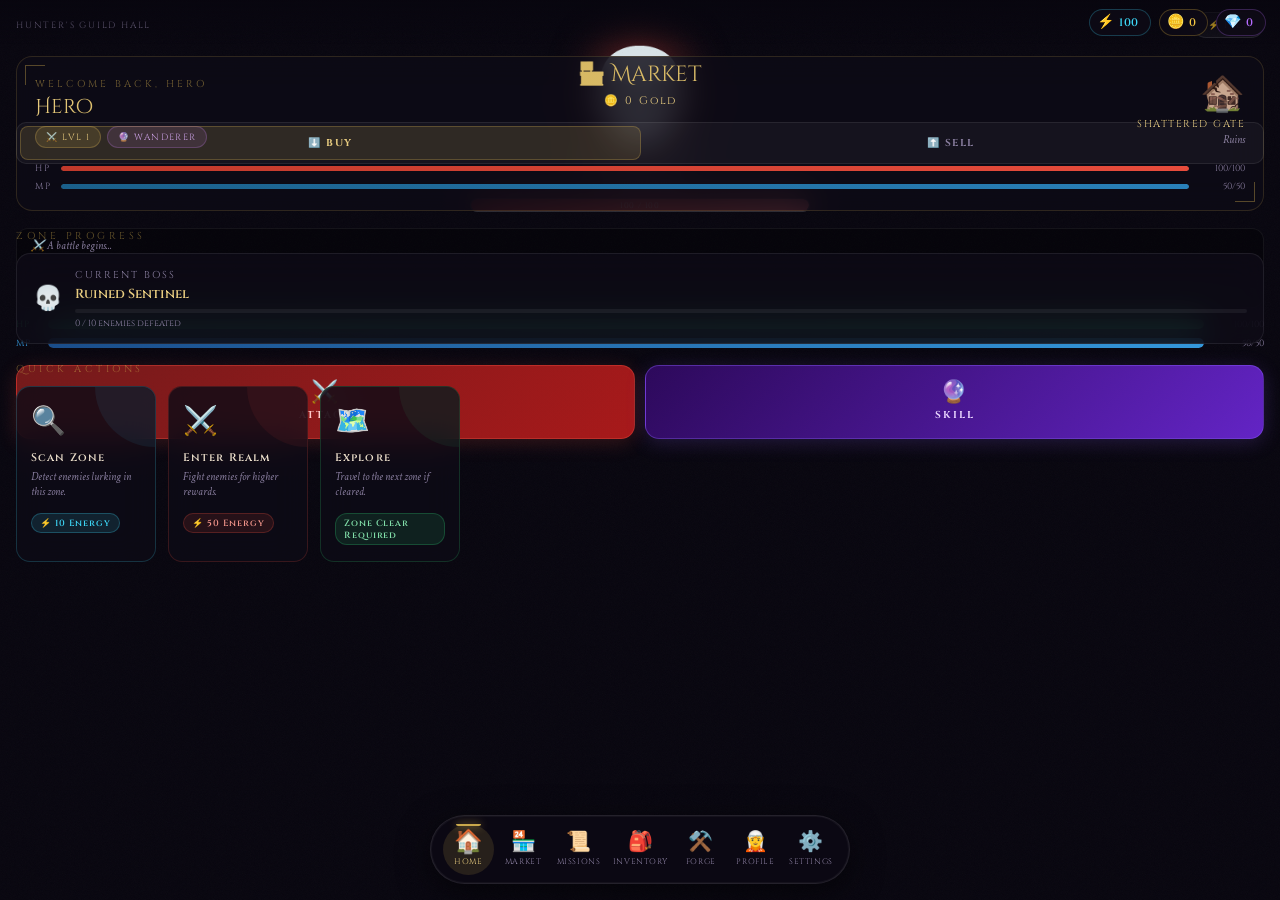
==== game.html @ 69146367 "Add files via upload" ====
<!DOCTYPE html>
<html lang="en">
<head>
  <meta charset="UTF-8" />
  <meta name="viewport" content="width=device-width, initial-scale=1.0, user-scalable=no" />
  <title>Verya</title>

  <!-- Google Fonts -->
  <link href="https://fonts.googleapis.com/css2?family=Cinzel:wght@400;600;900&family=Cinzel+Decorative:wght@700&family=Crimson+Text:ital,wght@0,400;0,600;1,400&display=swap" rel="stylesheet" />

  <!-- ── Styles — split by concern ── -->
  <link rel="stylesheet" href="css/base.css" />
  <link rel="stylesheet" href="css/rarity.css" />
  <link rel="stylesheet" href="css/map.css" />
  <link rel="stylesheet" href="css/market.css" />
  <link rel="stylesheet" href="css/profile.css" />
  <link rel="stylesheet" href="css/missions.css" />
  <link rel="stylesheet" href="css/inventory.css" />
  <link rel="stylesheet" href="css/combat.css" />
  <link rel="stylesheet" href="css/crafting.css" />
  <link rel="stylesheet" href="css/settings.css" />
</head>
<body>


  <!-- World canvas background -->
  <canvas id="world-canvas"></canvas>
  <div class="grain"></div>

  <!-- Toast -->
  <div id="toast"></div>

  <!-- Modal -->
  <div id="modal">
    <div class="modal-card">
      <div class="modal-emoji"  id="modal-emoji">⚡</div>
      <div class="modal-title"  id="modal-title">Action</div>
      <div class="modal-desc"   id="modal-desc">Description</div>
      <div class="modal-cost">
        <span class="c-icon">⚡</span>
        <span id="modal-cost-val" class="cost-val">-10 Energy</span>
      </div>
      <button class="modal-btn"    id="modal-confirm">Confirm</button>
      <button class="modal-cancel" id="modal-cancel">Cancel</button>
    </div>
  </div>

  <!-- FULL-SCREEN MAP OVERLAY -->
  <!-- ═══════════════════════════════════════════════
       WORLD MAP OVERLAY — Archlight style scrollable
  ═══════════════════════════════════════════════ -->
  <div id="map-overlay">
    <!-- Header -->
    <div class="map-header">
      <div>
        <div class="map-title">🗺️ World of Verya</div>
        <div class="map-player-lvl" id="map-player-lvl">Level 1</div>
      </div>
      <button id="map-close-btn">✕</button>
    </div>

    <!-- Scrollable zone list — rendered by map.js -->
    <div id="map-zone-list"></div>
  </div>

  <!-- Zone detail panel -->
  <div id="map-detail-overlay">
    <div id="map-detail-panel">
      <div class="detail-header">
        <div id="detail-emoji">🏚️</div>
        <div class="detail-header-text">
          <div id="detail-name">Zone Name</div>
          <div id="detail-danger">⚠️ Low</div>
          <div id="detail-lvl">Required Level: 1</div>
        </div>
      </div>
      <div id="detail-lore">Lore text here.</div>
      <div class="detail-rewards">
        <div class="detail-reward-row" id="detail-gold">🪙 Gold</div>
        <div class="detail-reward-row" id="detail-xp">⭐ XP</div>
      </div>
      <div id="detail-boss-drop" style="display:none"></div>
      <button class="detail-travel-btn" id="detail-travel-btn">Travel</button>
    </div>
  </div>

    <!-- SHELL -->
  <div id="shell">

    <!-- TOP: Currency bar -->
    <div id="currency-bar">
      <div class="currency-pill pill-energy">
        <span class="c-icon">⚡</span>
        <span class="c-val" id="ui-energy">100</span>
      </div>
      <div class="currency-pill pill-coin">
        <span class="c-icon">🪙</span>
        <span class="c-val" id="ui-coins">0</span>
      </div>
      <div class="currency-pill pill-diamond">
        <span class="c-icon">💎</span>
        <span class="c-val" id="ui-diamonds">0</span>
      </div>
    </div>

    <!-- PAGES -->
    <div id="pages">

      <!-- ═══════ HOME PAGE ═══════ -->
      <div class="page active" id="page-home">

        <!-- Zone hero banner -->
        <div class="zone-banner">
          <div class="zone-top">
            <div>
              <div class="zone-greeting">Welcome back, hero</div>
              <div class="zone-hero-name" id="home-hero-name">Hero</div>
              <div class="hero-badges">
                <span class="badge badge-level">⚔️ <span id="home-level">Lvl 1</span></span>
                <span class="badge badge-class">🔮 <span id="home-class">Wanderer</span></span>
              </div>
            </div>
            <div class="zone-info">
              <div class="zone-emoji" id="home-zone-emoji">🏚️</div>
              <div class="zone-name"  id="home-zone-name">Shattered Gate</div>
              <div class="zone-type"  id="home-zone-type">Ruins</div>
            </div>
          </div>
          <div class="stat-bars">
            <div class="stat-bar-row">
              <span class="stat-bar-lbl">HP</span>
              <div class="stat-bar-track"><div class="stat-bar-fill hp-fill" id="home-hp-bar" style="width:100%"></div></div>
              <span class="stat-bar-val" id="home-hp-val">100/100</span>
            </div>
            <div class="stat-bar-row">
              <span class="stat-bar-lbl">MP</span>
              <div class="stat-bar-track"><div class="stat-bar-fill mp-fill" id="home-mp-bar" style="width:100%"></div></div>
              <span class="stat-bar-val" id="home-mp-val">50/50</span>
            </div>
          </div>
        </div>

        <!-- Zone progress -->
        <div class="section-title">Zone Progress</div>
        <div class="zone-status-card">
          <div class="zone-status-icon" id="zone-boss-icon">💀</div>
          <div class="zone-status-text">
            <div class="zone-status-label">Current Boss</div>
            <div class="zone-status-val" id="zone-boss-name">Ruined Sentinel</div>
            <div class="zone-progress-track">
              <div class="zone-progress-fill" id="zone-progress-fill" style="width:0%"></div>
            </div>
            <div class="zone-kills" id="zone-kills">0 / 10 enemies defeated</div>
          </div>
        </div>

        <!-- Quick actions -->
        <div class="section-title">Quick Actions</div>
        <div class="quick-actions">

          <!-- Scan for Enemies -->
          <div class="action-card scan" id="action-scan">
            <div class="action-emoji">🔍</div>
            <div class="action-name">Scan Zone</div>
            <div class="action-info">Detect enemies lurking in this zone.</div>
            <div class="action-cost cost-scan">⚡ 10 Energy</div>
          </div>

          <!-- Enter Realm -->
          <div class="action-card enter" id="action-enter">
            <div class="action-emoji">⚔️</div>
            <div class="action-name">Enter Realm</div>
            <div class="action-info">Fight enemies for higher rewards.</div>
            <div class="action-cost cost-enter">⚡ 50 Energy</div>
          </div>

          <!-- Explore / Change Zone -->
          <div class="action-card explore" id="action-explore">
            <div class="action-emoji">🗺️</div>
            <div class="action-name">Explore</div>
            <div class="action-info">Travel to the next zone if cleared.</div>
            <div class="action-cost cost-explore">Zone Clear Required</div>
          </div>

        </div>

        <!-- Spacer -->
        <div style="height: 20px"></div>

      </div><!-- end page-home -->

      <!-- ═══════ MARKET PAGE ═══════ -->
      <!-- ═══════════════════════════════
           MARKET PAGE
      ═══════════════════════════════ -->
      <div class="page" id="page-market">

        <div class="mkt-header">
          <div class="mkt-title">🏪 Market</div>
          <div class="mkt-gold-display">
            <span>🪙</span>
            <span id="mkt-gold-val">0</span>
            <span>Gold</span>
          </div>

          <!-- Buy / Sell main tabs -->
          <div class="mkt-main-tabs">
            <button class="mkt-main-tab active" data-tab="buy"
              onclick="switchMarketTab('buy')">⬇️ Buy</button>
            <button class="mkt-main-tab" data-tab="sell"
              onclick="switchMarketTab('sell')">⬆️ Sell</button>
          </div>

          <!-- Category pills -->
          <div id="mkt-cats"></div>
        </div>

        <!-- Scrollable item list -->
        <div class="mkt-scroll">
          <div id="mkt-grid"></div>
        </div>

      </div>

      <!-- ═══════ MISSIONS PAGE ═══════ -->
      <div class="page" id="page-missions">

        <!-- Header with timer -->
        <div class="msn-hero">
          <div class="msn-hero-title">Missions</div>
          <div class="msn-hero-sub">Complete missions to earn XP &amp; Gold</div>
          <!-- Daily / Weekly toggle -->
          <div class="msn-toggle">
            <button class="msn-tab active" id="msn-tab-daily"  onclick="switchMsnTab('daily')">Daily</button>
            <button class="msn-tab"        id="msn-tab-weekly" onclick="switchMsnTab('weekly')">Weekly</button>
          </div>
        </div>

        <!-- Timer bar -->
        <div class="msn-timer-bar" id="msn-timer-bar">
          <span class="msn-timer-icon" id="msn-timer-icon">⏳</span>
          <span class="msn-timer-label" id="msn-timer-label">Resets in —</span>
        </div>

        <!-- Daily missions list -->
        <div id="msn-daily-panel">
          <div class="msn-list" id="msn-daily-list"></div>
        </div>

        <!-- Weekly missions list -->
        <div id="msn-weekly-panel" style="display:none">
          <div class="msn-list" id="msn-weekly-list"></div>
        </div>

      </div>


      <!-- ═══════ INVENTORY PAGE ═══════ -->
      <!-- ═══════════════════════════════
           INVENTORY PAGE
      ═══════════════════════════════ -->
      <div class="page" id="page-inventory">

        <!-- ── DIAMOND EQUIPMENT LAYOUT ── -->
        <div class="section-title" style="padding:16px 0 12px">Equipment</div>
        <div class="inv-diamond-wrap">
          <!-- SVG connector lines -->
          <svg class="inv-diamond-lines" viewBox="0 0 340 340" preserveAspectRatio="none">
            <!-- head → chest -->
            <line x1="170" y1="72"  x2="170" y2="130"/>
            <!-- chest → weapon -->
            <line x1="134" y1="163" x2="82"  y2="163"/>
            <!-- chest → trinket -->
            <line x1="206" y1="163" x2="258" y2="163"/>
            <!-- chest → boots -->
            <line x1="170" y1="196" x2="170" y2="264"/>
          </svg>

          <!-- 5 equip slots -->
          <div class="inv-eslot empty" id="eslot-head">
            <div class="eslot-placeholder">⛑️</div>
            <div class="eslot-label">HEAD</div>
          </div>
          <div class="inv-eslot empty" id="eslot-weapon">
            <div class="eslot-placeholder">⚔️</div>
            <div class="eslot-label">WEAPON</div>
          </div>
          <div class="inv-eslot empty" id="eslot-chest">
            <div class="eslot-placeholder">🧥</div>
            <div class="eslot-label">CHEST</div>
          </div>
          <div class="inv-eslot empty" id="eslot-trinket">
            <div class="eslot-placeholder">💍</div>
            <div class="eslot-label">TRINKET</div>
          </div>
          <div class="inv-eslot empty" id="eslot-boots">
            <div class="eslot-placeholder">🥾</div>
            <div class="eslot-label">BOOTS</div>
          </div>
        </div>

        <!-- ── CRAFTING SHORTCUT ── -->
        <div class="inv-craft-shortcut" onclick="goToPage('crafting')">
          <div class="inv-craft-shortcut-icon">⚒️</div>
          <div class="inv-craft-shortcut-text">
            <div class="inv-craft-shortcut-title">Open The Forge</div>
            <div class="inv-craft-shortcut-sub">Craft gear from your materials</div>
          </div>
          <div style="color:var(--mist);font-size:14px">›</div>
        </div>

        <!-- ── BAG ── -->
        <div class="inv-section-header">
          <div class="section-title" style="padding:0">Bag</div>
          <div class="inv-bag-tabs">
            <button class="inv-bag-tab active" data-tab="all"         onclick="switchInvTab('all')">All</button>
            <button class="inv-bag-tab"        data-tab="equipment"   onclick="switchInvTab('equipment')">Gear</button>
            <button class="inv-bag-tab"        data-tab="consumables" onclick="switchInvTab('consumables')">Use</button>
            <button class="inv-bag-tab"        data-tab="materials"   onclick="switchInvTab('materials')">Mats</button>
          </div>
        </div>

        <div class="inv-bag-grid" id="inv-bag-grid"></div>

        <div id="inv-empty-state" style="display:none;text-align:center;padding:32px 16px">
          <div style="font-size:40px;margin-bottom:10px">🎒</div>
          <div style="font-family:var(--f-head);font-size:10px;letter-spacing:0.2em;text-transform:uppercase;color:var(--mist)">Bag is empty</div>
          <div style="font-family:var(--f-body);font-style:italic;font-size:12px;color:rgba(138,127,160,0.6);margin-top:6px">Fight enemies or visit the Market</div>
        </div>

        <div style="height:24px"></div>
      </div>

      <!-- ── ITEM DETAIL MODAL ── -->
      <div id="inv-modal" style="display:none">
        <div class="inv-modal-card" id="inv-modal-card">
          <button class="inv-modal-close" id="inv-modal-close">✕</button>
          <img class="inv-modal-icon-img" id="inv-modal-icon" src="" alt="" />
          <div class="rarity-badge" id="inv-modal-rarity">◆ COMMON</div>
          <div class="inv-modal-name"   id="inv-modal-name">Item Name</div>
          <div class="inv-modal-cat"    id="inv-modal-cat">Category</div>
          <div class="inv-modal-effect" id="inv-modal-effect">Effect</div>
          <div class="inv-modal-lore"   id="inv-modal-lore"></div>
          <div class="inv-modal-uses"   id="inv-modal-uses"></div>
          <button class="inv-modal-equip-btn"   id="inv-modal-equip-btn"   style="display:none">Equip</button>
          <button class="inv-modal-unequip-btn" id="inv-modal-unequip-btn" style="display:none">Unequip</button>
          <button class="inv-modal-use-btn"     id="inv-modal-use-btn"     style="display:none">Use Item</button>
        </div>
      </div>

      <!-- ── SLOT PICKER DRAWER ── -->
      <div id="inv-slot-picker" style="display:none">
        <div class="inv-picker-sheet">
          <div class="inv-picker-handle"></div>
          <div id="inv-picker-title">Equip Slot</div>
          <div id="inv-picker-sub">Choose an item</div>
          <div id="inv-picker-grid"></div>
          <div id="inv-picker-empty" style="display:none">No eligible items in bag.</div>
          <button class="inv-picker-close" id="inv-picker-close">Cancel</button>
        </div>
      </div>

      <!-- ═══════ PROFILE PAGE ═══════ -->
      <div class="page" id="page-profile">

        <!-- ── AVATAR + HERO IDENTITY ── -->
        <div class="prf-hero-banner">
          <!-- Animated corruption glow behind avatar -->
          <div class="prf-corruption-glow" id="prf-corruption-glow"></div>
          <!-- Avatar -->
          <div class="prf-avatar-wrap">
            <div class="prf-avatar-ring" id="prf-avatar-ring">
              <div class="prf-avatar" id="prf-avatar">⚔️</div>
            </div>
            <button class="prf-avatar-change-btn" id="prf-avatar-btn">Change</button>
          </div>
          <!-- Name + class -->
          <div class="prf-identity">
            <div class="prf-hero-name"  id="prf-hero-name">Hero</div>
            <div class="prf-soul-class" id="prf-soul-class">Wanderer</div>
            <div class="prf-badges">
              <span class="prf-badge prf-badge-level" id="prf-badge-level">⚔️ Lvl 1</span>
              <span class="prf-badge prf-badge-zone"  id="prf-badge-zone">📍 Starting Zone</span>
            </div>
          </div>
        </div>

        <!-- ── AVATAR PICKER (hidden by default) ── -->
        <div class="prf-avatar-picker" id="prf-avatar-picker" style="display:none">
          <div class="section-title" style="padding-top:10px">Choose Avatar</div>
          <div class="prf-avatar-grid" id="prf-avatar-grid"></div>
        </div>

        <!-- ── XP BAR ── -->
        <div class="prf-xp-block">
          <div class="prf-xp-header">
            <span class="prf-xp-lbl">Experience</span>
            <span class="prf-xp-val" id="prf-xp-val">0 / 1000 XP</span>
          </div>
          <div class="prf-xp-track">
            <div class="prf-xp-fill" id="prf-xp-fill" style="width:0%"></div>
            <div class="prf-xp-shine"></div>
          </div>
          <div class="prf-xp-next" id="prf-xp-next">Next level: 1000 XP needed</div>
        </div>

        <!-- ── VITALS (HP / MP / Stamina) ── -->
        <div class="section-title">Vitals</div>
        <div class="prf-vitals-card">
          <!-- HP -->
          <div class="prf-vital-row">
            <div class="prf-vital-icon" style="color:#e74c3c">❤️</div>
            <div class="prf-vital-info">
              <div class="prf-vital-label">Health</div>
              <div class="prf-vital-track">
                <div class="prf-vital-fill prf-hp-fill" id="prf-hp-fill" style="width:100%"></div>
              </div>
            </div>
            <div class="prf-vital-val" id="prf-hp-val">100/100</div>
          </div>
          <!-- MP -->
          <div class="prf-vital-row">
            <div class="prf-vital-icon" style="color:#2980b9">💧</div>
            <div class="prf-vital-info">
              <div class="prf-vital-label">Mana</div>
              <div class="prf-vital-track">
                <div class="prf-vital-fill prf-mp-fill" id="prf-mp-fill" style="width:100%"></div>
              </div>
            </div>
            <div class="prf-vital-val" id="prf-mp-val">50/50</div>
          </div>
          <!-- Stamina -->
          <div class="prf-vital-row">
            <div class="prf-vital-icon" style="color:#f39c12">⚡</div>
            <div class="prf-vital-info">
              <div class="prf-vital-label">Stamina</div>
              <div class="prf-vital-track">
                <div class="prf-vital-fill prf-st-fill" id="prf-st-fill" style="width:100%"></div>
              </div>
            </div>
            <div class="prf-vital-val" id="prf-st-val">100/100</div>
          </div>
        </div>

        <!-- ── COMBAT STATS — progress bar style ── -->
        <div class="section-title">Combat Stats</div>
        <div class="prf-combat-card">

          <!-- Strength -->
          <div class="prf-cs-row">
            <div class="prf-cs-icon-wrap prf-cs-icon-str">⚔️</div>
            <div class="prf-cs-info">
              <div class="prf-cs-header">
                <span class="prf-cs-label">Strength</span>
                <span class="prf-cs-val" id="prf-str-val">10</span>
              </div>
              <div class="prf-cs-track">
                <div class="prf-cs-fill prf-cs-fill-str" id="prf-str-fill" style="width:10%"></div>
              </div>
            </div>
          </div>

          <!-- Agility -->
          <div class="prf-cs-row">
            <div class="prf-cs-icon-wrap prf-cs-icon-agi">💨</div>
            <div class="prf-cs-info">
              <div class="prf-cs-header">
                <span class="prf-cs-label">Agility</span>
                <span class="prf-cs-val" id="prf-agi-val">10</span>
              </div>
              <div class="prf-cs-track">
                <div class="prf-cs-fill prf-cs-fill-agi" id="prf-agi-fill" style="width:10%"></div>
              </div>
            </div>
          </div>

          <!-- Intellect -->
          <div class="prf-cs-row">
            <div class="prf-cs-icon-wrap prf-cs-icon-int">🔮</div>
            <div class="prf-cs-info">
              <div class="prf-cs-header">
                <span class="prf-cs-label">Intellect</span>
                <span class="prf-cs-val" id="prf-int-val">10</span>
              </div>
              <div class="prf-cs-track">
                <div class="prf-cs-fill prf-cs-fill-int" id="prf-int-fill" style="width:10%"></div>
              </div>
            </div>
          </div>

          <!-- Endurance -->
          <div class="prf-cs-row">
            <div class="prf-cs-icon-wrap prf-cs-icon-end">🛡️</div>
            <div class="prf-cs-info">
              <div class="prf-cs-header">
                <span class="prf-cs-label">Endurance</span>
                <span class="prf-cs-val" id="prf-end-val">10</span>
              </div>
              <div class="prf-cs-track">
                <div class="prf-cs-fill prf-cs-fill-end" id="prf-end-fill" style="width:10%"></div>
              </div>
            </div>
          </div>

          <!-- Luck -->
          <div class="prf-cs-row">
            <div class="prf-cs-icon-wrap prf-cs-icon-lck">🍀</div>
            <div class="prf-cs-info">
              <div class="prf-cs-header">
                <span class="prf-cs-label">Luck</span>
                <span class="prf-cs-val" id="prf-lck-val">10</span>
              </div>
              <div class="prf-cs-track">
                <div class="prf-cs-fill prf-cs-fill-lck" id="prf-lck-fill" style="width:10%"></div>
              </div>
            </div>
          </div>

        </div>

        <!-- ── CORRUPTION STATUS ── -->
        <div class="section-title">Corruption Status</div>
        <div class="prf-corruption-card">
          <div class="prf-corruption-header">
            <div class="prf-corruption-icon" id="prf-corr-icon">☠️</div>
            <div class="prf-corruption-info">
              <div class="prf-corruption-rank"  id="prf-corr-rank">Scum</div>
              <div class="prf-corruption-tier"  id="prf-corr-tier">Tier 1 / 10</div>
            </div>
            <div class="prf-corruption-bosses" id="prf-corr-bosses">0 bosses killed</div>
          </div>
          <!-- Corruption tier bar — 10 segments -->
          <div class="prf-corr-bar" id="prf-corr-bar"></div>
          <div class="prf-corr-next" id="prf-corr-next">Defeat 5 more bosses to reach Filth</div>
        </div>

        <!-- ── BATTLE RECORD ── -->
        <div class="section-title">Battle Record</div>
        <div class="prf-record-grid">
          <div class="prf-record-box">
            <div class="prf-rec-val" id="prf-rec-kills">0</div>
            <div class="prf-rec-lbl">Total Kills</div>
          </div>
          <div class="prf-record-box">
            <div class="prf-rec-val" id="prf-rec-bosses">0</div>
            <div class="prf-rec-lbl">Bosses Slain</div>
          </div>
          <div class="prf-record-box">
            <div class="prf-rec-val" id="prf-rec-zones">0</div>
            <div class="prf-rec-lbl">Zones Cleared</div>
          </div>
          <div class="prf-record-box">
            <div class="prf-rec-val" id="prf-rec-gold">0</div>
            <div class="prf-rec-lbl">Gold Earned</div>
          </div>
        </div>

        <!-- ── ZONE PROGRESS SUMMARY ── -->
        <div class="section-title">Zone Progress</div>
        <div class="prf-zones-list" id="prf-zones-list"></div>

        <div style="height:24px"></div>
      </div>


        <!-- ═══════════════════════════════
             CRAFTING PAGE
        ═══════════════════════════════ -->
        <div class="page" id="page-crafting">
          <div class="craft-page-title">⚒️ The Forge</div>
          <div class="craft-page-sub">Combine materials salvaged from battle to forge powerful gear</div>
          <div id="craft-cats"></div>
          <div id="craft-list"></div>
        </div>

        <!-- ═══════════════════════════════
             SETTINGS PAGE
        ═══════════════════════════════ -->
        <div class="page" id="page-settings">
          <div class="stg-page-title">⚙️ Settings</div>

          <!-- ── Hero Identity ── -->
          <div class="stg-section">
            <div class="stg-section-head">
              <span class="stg-section-icon">🧝</span>
              <span class="stg-section-title">Hero Identity</span>
            </div>
            <div class="stg-row">
              <div class="stg-row-left">
                <div class="stg-row-label">Hero Name</div>
                <div class="stg-row-sub">Your name in the world of Verya</div>
              </div>
              <div class="stg-row-val" id="stg-hero-val">Hero</div>
              <button class="stg-edit-btn" onclick="stgEditHeroName()">Edit</button>
            </div>
            <div class="stg-row" style="flex-wrap:wrap;gap:8px">
              <div class="stg-row-left">
                <div class="stg-row-label">Soul Class</div>
                <div class="stg-row-sub">Your combat archetype</div>
              </div>
              <div class="stg-row-val" id="stg-class-val">Wanderer</div>
              <button class="stg-edit-btn" onclick="stgEditSoulClass()">Change</button>
            </div>
            <!-- Soul class picker pills — hidden until tapped -->
            <div id="stg-class-picker" style="display:none;flex-wrap:wrap;gap:8px;padding:10px 16px 14px;border-top:1px solid rgba(255,255,255,0.05)"></div>
          </div>

          <!-- ── Audio ── -->
          <div class="stg-section">
            <div class="stg-section-head">
              <span class="stg-section-icon">🎵</span>
              <span class="stg-section-title">Audio</span>
            </div>
            <div class="stg-row">
              <div class="stg-row-left">
                <div class="stg-row-label">Background Music</div>
                <div class="stg-row-sub">Fallen Verya theme plays in loop</div>
              </div>
              <div class="stg-toggle" id="stg-music" role="switch"
                onclick="stgToggle('music','stg-music')"></div>
            </div>
            <div class="stg-row">
              <div class="stg-row-left">
                <div class="stg-row-label">Sound Effects</div>
                <div class="stg-row-sub">Combat hits, UI feedback sounds</div>
              </div>
              <div class="stg-toggle" id="stg-sound-fx" role="switch"
                onclick="stgToggle('soundFx','stg-sound-fx')"></div>
            </div>
          </div>

          <!-- ── Display ── -->
          <div class="stg-section">
            <div class="stg-section-head">
              <span class="stg-section-icon">🖥️</span>
              <span class="stg-section-title">Display</span>
            </div>
            <div class="stg-row">
              <div class="stg-row-left">
                <div class="stg-row-label">Floating Damage Numbers</div>
                <div class="stg-row-sub">Show damage dealt during combat</div>
              </div>
              <div class="stg-toggle on" id="stg-floating-damage" role="switch"
                onclick="stgToggle('floatingDamage','stg-floating-damage')"></div>
            </div>
            <div class="stg-row">
              <div class="stg-row-left">
                <div class="stg-row-label">Reduce Effects</div>
                <div class="stg-row-sub">Turns off background canvas animations</div>
              </div>
              <div class="stg-toggle" id="stg-reduce-effects" role="switch"
                onclick="stgToggle('reduceEffects','stg-reduce-effects')"></div>
            </div>
          </div>

          <!-- ── Notifications ── -->
          <div class="stg-section">
            <div class="stg-section-head">
              <span class="stg-section-icon">🔔</span>
              <span class="stg-section-title">Notifications</span>
            </div>
            <div class="stg-row">
              <div class="stg-row-left">
                <div class="stg-row-label">Push Notifications</div>
                <div class="stg-row-sub">Mission resets, zone events</div>
              </div>
              <div class="stg-toggle" id="stg-notifications" role="switch"
                onclick="stgToggle('notifications','stg-notifications')"></div>
            </div>
          </div>

          <!-- ── Account ── -->
          <div class="stg-section">
            <div class="stg-section-head">
              <span class="stg-section-icon">👤</span>
              <span class="stg-section-title">Account</span>
            </div>
            <div class="stg-row">
              <div class="stg-row-left">
                <div class="stg-row-label">Email</div>
              </div>
              <div class="stg-info-val" id="stg-email">—</div>
            </div>
            <div class="stg-row">
              <div class="stg-row-left">
                <div class="stg-row-label">Player ID</div>
              </div>
              <div class="stg-info-val" id="stg-uid">—</div>
            </div>
            <button class="stg-action-btn" id="stg-signout-btn">
              <span class="stg-action-icon">🚪</span>
              <div class="stg-action-text">
                <div class="stg-action-label">Sign Out</div>
                <div class="stg-action-sub">Your progress is saved to the cloud</div>
              </div>
              <span class="stg-action-arrow">›</span>
            </button>
          </div>

          <!-- ── Danger Zone ── -->
          <div class="stg-section danger">
            <div class="stg-section-head">
              <span class="stg-section-icon">⚠️</span>
              <span class="stg-section-title">Danger Zone</span>
            </div>
            <button class="stg-action-btn" id="stg-delete-btn">
              <span class="stg-action-icon">💀</span>
              <div class="stg-action-text">
                <div class="stg-action-label">Delete Account</div>
                <div class="stg-action-sub">Permanently erases all progress. Cannot be undone.</div>
              </div>
              <span class="stg-action-arrow">›</span>
            </button>
          </div>

          <div style="height:16px"></div>
        </div>

        </div><!-- end #pages -->

  <!-- Forge animation overlay — above everything -->
  <div id="craft-anim-overlay">
    <canvas id="craft-anim-canvas"></canvas>
    <div id="craft-anim-label">Forging...</div>
  </div>

  </div><!-- end #shell -->

  <!-- BOTTOM NAV BAR — outside shell so it's always on top -->
  <div id="nav-bar">
    <div class="nav-item active" data-page="home">
      <span class="n-icon">🏠</span>
      <span class="n-label">Home</span>
    </div>
    <div class="nav-item" data-page="market">
      <span class="n-icon">🏪</span>
      <span class="n-label">Market</span>
    </div>
    <div class="nav-item" data-page="missions">
      <span class="n-icon">📜</span>
      <span class="n-label">Missions</span>
    </div>
    <div class="nav-item" data-page="inventory">
      <span class="n-icon">🎒</span>
      <span class="n-label">Inventory</span>
    </div>
    <div class="nav-item" data-page="crafting">
      <span class="n-icon">⚒️</span>
      <span class="n-label">Forge</span>
    </div>
    <div class="nav-item" data-page="profile">
      <span class="n-icon">🧝</span>
      <span class="n-label">Profile</span>
    </div>
    <div class="nav-item" data-page="settings">
      <span class="n-icon">⚙️</span>
      <span class="n-label">Settings</span>
    </div>
  </div>


  <!-- ═══════════════════════════════════════════════
       FIREBASE
  ═══════════════════════════════════════════════ -->


  <!-- ═══════════════════════════════════════════════
       GAME CONTROLLER — canvas, nav, actions, map, modal
  ═══════════════════════════════════════════════ -->

  <!-- ═══════════════════════════════════════════════
       COMBAT OVERLAY — full screen takeover
  ═══════════════════════════════════════════════ -->
  <div id="combat-overlay">
    <!-- Atmospheric canvas behind all UI -->
    <canvas id="combat-canvas"></canvas>
    <!-- Crit flash layer -->
    <div id="combat-crit-flash"></div>

    <!-- Main combat UI -->
    <div class="combat-ui">

      <!-- Top bar -->
      <div class="combat-topbar">
        <div class="combat-zone-label" id="combat-zone-label">Hunter's Guild Hall</div>
        <button class="combat-flee-btn" id="combat-flee-btn">⚡ Flee</button>
      </div>

      <!-- Enemy section -->
      <div class="combat-enemy-section">
        <div class="combat-enemy-emoji" id="combat-enemy-emoji">💀</div>
        <div class="combat-enemy-name"  id="combat-enemy-name">Hollow Grunt</div>
        <div class="combat-enemy-type"  id="combat-enemy-type">Common Enemy</div>
        <div class="combat-enemy-hp-wrap" style="width:100%;max-width:340px">
          <div class="combat-enemy-hp-fill" id="combat-enemy-hp-fill" style="width:100%"></div>
          <div class="combat-enemy-hp-text" id="combat-enemy-hp-text">100 / 100</div>
        </div>
      </div>

      <!-- Battle log -->
      <div class="combat-log" id="combat-log">
        <div class="log-line system">⚔️ A battle begins...</div>
      </div>

      <!-- Player HP / MP bars -->
      <div class="combat-player-bars">
        <div class="combat-bar-row">
          <div class="combat-bar-label" style="color:#2ecc71">HP</div>
          <div class="combat-bar-track"><div class="combat-bar-fill hp" id="combat-hp-fill" style="width:100%"></div></div>
          <div class="combat-bar-val"   id="combat-hp-val">100/100</div>
        </div>
        <div class="combat-bar-row">
          <div class="combat-bar-label" style="color:#3498db">MP</div>
          <div class="combat-bar-track"><div class="combat-bar-fill mp" id="combat-mp-fill" style="width:100%"></div></div>
          <div class="combat-bar-val"   id="combat-mp-val">50/50</div>
        </div>
      </div>

      <!-- Action buttons -->
      <div class="combat-actions">
        <button class="combat-btn attack" id="combat-attack-btn">
          <span class="combat-btn-icon">⚔️</span>Attack
        </button>
        <button class="combat-btn skill"  id="combat-skill-btn">
          <span class="combat-btn-icon">🔮</span>Skill
        </button>
      </div>
    </div>

    <!-- Win / Lose result overlay -->
    <div id="combat-result">
      <div class="result-emoji"  id="result-emoji">🏆</div>
      <div class="result-title"  id="result-title">Victory!</div>
      <div class="result-rewards" id="result-rewards"></div>
      <div class="result-drop"    id="result-drop" style="display:none"></div>
      <button class="result-btn"  id="result-btn">Continue</button>
    </div>
  </div>



  <!-- ── Entry point — loads all JS modules ── -->
  <script type="module" src="js/main.js"></script>
</body>
</html>
---- css/base.css ----
/* base.css — tokens, reset, layout, nav, modal, toast, map */

    /* ══════════════════════════════════════
       TOKENS
    ══════════════════════════════════════ */
    :root {
      --gold:      #c9a84c;
      --gold-l:    #e8cc80;
      --gold-d:    #6b5522;
      --ink:       #08060f;
      --card:      rgba(14,11,22,0.82);
      --glass:     rgba(14,11,22,0.75);
      --glass-bd:  rgba(255,255,255,0.08);
      --mist:      #8a7fa0;
      --parchment: #ede0cc;
      --energy:    #3dd6f5;
      --coin:      #f5c842;
      --diamond:   #b66cff;
      --danger:    #e74c3c;
      --safe:      #2ecc71;
      --nav-h:     72px;
      --top-h:     44px;
      --f-head:    'Cinzel', serif;
      --f-title:   'Cinzel Decorative', serif;
      --f-body:    'Crimson Text', serif;
    }

    *, *::before, *::after { box-sizing: border-box; margin: 0; padding: 0; }

    html, body {
      width: 100%; height: 100%;
      background: var(--ink);
      font-family: var(--f-body);
      color: var(--parchment);
      overflow: hidden;
      -webkit-tap-highlight-color: transparent;
      user-select: none;
    }

    /* ══════════════════════════════════════
       CANVAS — world background, always behind
    ══════════════════════════════════════ */
    #world-canvas {
      position: fixed; inset: 0;
      width: 100%; height: 100%;
      z-index: 0;
    }

    /* Grain overlay */
    .grain {
      position: fixed; inset: 0; z-index: 1;
      opacity: 0.03; pointer-events: none;
      background-image: url("data:image/svg+xml,%3Csvg xmlns='http://www.w3.org/2000/svg' width='300' height='300'%3E%3Cfilter id='n'%3E%3CfeTurbulence type='fractalNoise' baseFrequency='.75' numOctaves='4' stitchTiles='stitch'/%3E%3C/filter%3E%3Crect width='300' height='300' filter='url(%23n)'/%3E%3C/svg%3E");
      background-size: 180px;
    }

    /* ══════════════════════════════════════
       LAYOUT SHELL
       Top currency bar → scrollable content → bottom nav
    ══════════════════════════════════════ */
    #shell {
      position: fixed; inset: 0;
      z-index: 10;
      display: flex;
      flex-direction: column;
      pointer-events: none; /* children opt in */
    }

    /* ══════════════════════════════════════
       TOP CURRENCY BAR
    ══════════════════════════════════════ */
    #currency-bar {
      pointer-events: all;
      height: var(--top-h);
      flex-shrink: 0;
      display: flex;
      align-items: center;
      justify-content: flex-end;
      gap: 8px;
      padding: 0 14px;
      background: linear-gradient(to bottom, rgba(8,6,15,0.92), transparent);
    }

    .currency-pill {
      display: flex; align-items: center; gap: 5px;
      background: rgba(14,11,22,0.8);
      border: 1px solid rgba(255,255,255,0.08);
      border-radius: 20px;
      padding: 5px 11px 5px 7px;
      backdrop-filter: blur(12px);
      cursor: default;
    }
    .currency-pill .c-icon { font-size: 14px; line-height: 1; }
    .currency-pill .c-val  {
      font-family: var(--f-head);
      font-size: 11px; font-weight: 600;
      letter-spacing: 0.05em;
    }
    .pill-energy  { border-color: rgba(61,214,245,0.25); }
    .pill-energy  .c-val { color: var(--energy); }
    .pill-coin    { border-color: rgba(245,200,66,0.25); }
    .pill-coin    .c-val { color: var(--coin); }
    .pill-diamond { border-color: rgba(182,108,255,0.25); }
    .pill-diamond .c-val { color: var(--diamond); }

    /* ══════════════════════════════════════
       SCROLLABLE PAGE AREA
    ══════════════════════════════════════ */
    #pages {
      flex: 1;
      overflow: hidden;
      position: relative;
      pointer-events: all;
    }

    /* Each page fills the area and can scroll internally */
    .page {
      position: absolute; inset: 0;
      overflow-y: auto;
      overflow-x: hidden;
      padding: 0 0 calc(var(--nav-h) + 16px);
      display: none;
      scrollbar-width: none;
    }
    .page::-webkit-scrollbar { display: none; }
    .page.active { display: block; }

    /* ══════════════════════════════════════
       HOME PAGE LAYOUT
    ══════════════════════════════════════ */

    /* Zone hero banner */
    .zone-banner {
      position: relative;
      margin: 12px 16px 0;
      border-radius: 16px;
      overflow: hidden;
      background: var(--card);
      border: 1px solid rgba(201,168,76,0.18);
      padding: 20px 18px 18px;
      backdrop-filter: blur(16px);
    }
    /* Decorative corner lines */
    .zone-banner::before, .zone-banner::after {
      content: '';
      position: absolute;
      width: 20px; height: 20px;
      border-color: rgba(201,168,76,0.4);
      border-style: solid;
    }
    .zone-banner::before { top: 8px; left: 8px; border-width: 1px 0 0 1px; }
    .zone-banner::after  { bottom: 8px; right: 8px; border-width: 0 1px 1px 0; }

    .zone-top {
      display: flex; align-items: flex-start;
      justify-content: space-between;
      margin-bottom: 14px;
    }

    .zone-greeting {
      font-family: var(--f-head);
      font-size: 10px; letter-spacing: 0.3em;
      text-transform: uppercase;
      color: rgba(201,168,76,0.55);
      margin-bottom: 5px;
    }

    .zone-hero-name {
      font-family: var(--f-title);
      font-size: 20px;
      background: linear-gradient(135deg, var(--gold-l), var(--gold));
      -webkit-background-clip: text; -webkit-text-fill-color: transparent;
      background-clip: text;
      line-height: 1.1;
    }

    /* Level + soul class badge */
    .hero-badges {
      display: flex; gap: 6px; margin-top: 8px; flex-wrap: wrap;
    }
    .badge {
      display: inline-flex; align-items: center; gap: 4px;
      padding: 4px 10px;
      border-radius: 20px;
      font-family: var(--f-head);
      font-size: 9px; letter-spacing: 0.15em;
      text-transform: uppercase;
    }
    .badge-level {
      background: rgba(201,168,76,0.15);
      border: 1px solid rgba(201,168,76,0.3);
      color: var(--gold-l);
    }
    .badge-class {
      background: rgba(182,108,255,0.12);
      border: 1px solid rgba(182,108,255,0.25);
      color: #c99cff;
    }

    /* Current zone info — right side of banner */
    .zone-info {
      text-align: right; flex-shrink: 0;
    }
    .zone-emoji { font-size: 36px; line-height: 1; margin-bottom: 4px; }
    .zone-name  {
      font-family: var(--f-head);
      font-size: 10px; letter-spacing: 0.15em;
      text-transform: uppercase;
      color: var(--gold-l);
    }
    .zone-type  {
      font-family: var(--f-body);
      font-style: italic; font-size: 11px;
      color: var(--mist); margin-top: 2px;
    }

    /* HP/MP bar strip inside banner */
    .stat-bars {
      display: flex; flex-direction: column; gap: 6px;
    }
    .stat-bar-row {
      display: flex; align-items: center; gap: 8px;
    }
    .stat-bar-lbl {
      font-family: var(--f-head); font-size: 9px;
      letter-spacing: 0.2em; text-transform: uppercase;
      color: var(--mist); width: 18px;
    }
    .stat-bar-track {
      flex: 1; height: 5px;
      background: rgba(255,255,255,0.07);
      border-radius: 3px; overflow: hidden;
    }
    .stat-bar-fill { height: 100%; border-radius: 3px; transition: width 0.5s ease; }
    .hp-fill { background: linear-gradient(90deg,#c0392b,#e74c3c); box-shadow: 0 0 6px rgba(231,76,60,0.5); }
    .mp-fill { background: linear-gradient(90deg,#1a5f8a,#2980b9); box-shadow: 0 0 6px rgba(41,128,185,0.5); }
    .stat-bar-val { font-family: var(--f-head); font-size: 9px; color: var(--mist); white-space: nowrap; min-width: 48px; text-align: right; }

    /* ══════════════════════════════════════
       SECTION TITLE
    ══════════════════════════════════════ */
    .section-title {
      font-family: var(--f-head);
      font-size: 10px; letter-spacing: 0.35em;
      text-transform: uppercase;
      color: rgba(201,168,76,0.5);
      padding: 18px 16px 10px;
    }

    /* ══════════════════════════════════════
       QUICK ACTION CARDS (horizontal scroll)
    ══════════════════════════════════════ */
    .quick-actions {
      display: flex;
      gap: 12px;
      padding: 0 16px 4px;
      overflow-x: auto;
      scrollbar-width: none;
    }
    .quick-actions::-webkit-scrollbar { display: none; }

    .action-card {
      flex-shrink: 0;
      width: 140px;
      background: var(--card);
      border: 1px solid var(--glass-bd);
      border-radius: 14px;
      padding: 16px 14px;
      backdrop-filter: blur(16px);
      cursor: pointer;
      position: relative;
      overflow: hidden;
      transition: transform 0.18s ease, border-color 0.2s ease, box-shadow 0.2s ease;
      -webkit-backdrop-filter: blur(16px);
    }
    .action-card:active { transform: scale(0.95); }

    /* Accent glow on each card */
    .action-card.scan    { border-color: rgba(61,214,245,0.2); }
    .action-card.scan:hover  { border-color: rgba(61,214,245,0.45); box-shadow: 0 0 20px rgba(61,214,245,0.1); }
    .action-card.enter   { border-color: rgba(231,76,60,0.2); }
    .action-card.enter:hover { border-color: rgba(231,76,60,0.45); box-shadow: 0 0 20px rgba(231,76,60,0.1); }
    .action-card.explore { border-color: rgba(46,204,113,0.2); }
    .action-card.explore:hover { border-color: rgba(46,204,113,0.45); box-shadow: 0 0 20px rgba(46,204,113,0.1); }

    /* Subtle corner gradient accent */
    .action-card::before {
      content: '';
      position: absolute; top: 0; right: 0;
      width: 60px; height: 60px;
      border-radius: 0 14px 0 60px;
      opacity: 0.07;
    }
    .action-card.scan::before    { background: var(--energy); }
    .action-card.enter::before   { background: var(--danger); }
    .action-card.explore::before { background: var(--safe); }

    .action-emoji { font-size: 28px; margin-bottom: 10px; }

    .action-name {
      font-family: var(--f-head);
      font-size: 11px; font-weight: 600;
      letter-spacing: 0.1em;
      color: var(--parchment);
      margin-bottom: 5px;
    }

    .action-info {
      font-family: var(--f-body);
      font-style: italic;
      font-size: 11px;
      color: var(--mist);
      line-height: 1.4;
      margin-bottom: 10px;
    }

    /* Cost chip at bottom of card */
    .action-cost {
      display: inline-flex; align-items: center; gap: 4px;
      padding: 3px 8px;
      border-radius: 12px;
      font-family: var(--f-head);
      font-size: 9px; letter-spacing: 0.1em;
      font-weight: 600;
    }
    .cost-scan    { background: rgba(61,214,245,0.12);  border: 1px solid rgba(61,214,245,0.25);  color: var(--energy); }
    .cost-enter   { background: rgba(231,76,60,0.12);   border: 1px solid rgba(231,76,60,0.25);   color: #f1948a; }
    .cost-explore { background: rgba(46,204,113,0.12);  border: 1px solid rgba(46,204,113,0.25);  color: #82e0aa; }

    /* Locked overlay on action card */
    .action-card.locked-card {
      opacity: 0.45;
      cursor: not-allowed;
    }
    .action-card.locked-card::after {
      content: '🔒';
      position: absolute; top: 10px; right: 12px;
      font-size: 14px;
    }

    /* ══════════════════════════════════════
       ZONE STATUS CARD
    ══════════════════════════════════════ */
    .zone-status-card {
      margin: 0 16px;
      background: var(--card);
      border: 1px solid var(--glass-bd);
      border-radius: 14px;
      padding: 14px 16px;
      backdrop-filter: blur(16px);
      display: flex; align-items: center;
      gap: 12px;
    }
    .zone-status-icon { font-size: 24px; }
    .zone-status-text {
      flex: 1;
    }
    .zone-status-label {
      font-family: var(--f-head);
      font-size: 10px; letter-spacing: 0.2em;
      text-transform: uppercase;
      color: var(--mist); margin-bottom: 3px;
    }
    .zone-status-val {
      font-family: var(--f-head);
      font-size: 13px; font-weight: 600;
      color: var(--gold-l);
    }
    .zone-progress-track {
      height: 4px; background: rgba(255,255,255,0.06);
      border-radius: 2px; overflow: hidden; margin-top: 6px;
    }
    .zone-progress-fill {
      height: 100%; border-radius: 2px;
      background: linear-gradient(90deg, var(--gold-d), var(--gold));
      box-shadow: 0 0 8px rgba(201,168,76,0.4);
      transition: width 0.5s ease;
    }
    .zone-kills { font-family: var(--f-head); font-size: 9px; color: var(--mist); margin-top: 4px; }

    /* ══════════════════════════════════════
       BOTTOM NAV BAR — pill style like reference
    ══════════════════════════════════════ */
    #nav-bar {
      pointer-events: all;
      position: fixed;
      bottom: 16px;
      left: 50%;
      transform: translateX(-50%);
      z-index: 100;
      /* Pill shape */
      background: rgba(12,9,20,0.92);
      border: 1px solid rgba(255,255,255,0.1);
      border-radius: 40px;
      backdrop-filter: blur(24px);
      -webkit-backdrop-filter: blur(24px);
      box-shadow: 0 8px 32px rgba(0,0,0,0.5), 0 0 0 1px rgba(255,255,255,0.04) inset;
      display: flex;
      align-items: center;
      padding: 8px 12px;
      gap: 4px;
      width: calc(100% - 32px);
      max-width: 420px;
    }

    .nav-item {
      flex: 1;
      display: flex; flex-direction: column;
      align-items: center; justify-content: center;
      gap: 4px;
      padding: 8px 4px;
      border-radius: 28px;
      cursor: pointer;
      transition: background 0.2s ease, transform 0.15s ease;
      position: relative;
    }
    .nav-item:active { transform: scale(0.9); }

    .nav-item.active {
      background: rgba(201,168,76,0.15);
    }

    /* Active indicator — small line above icon like reference image */
    .nav-item.active::before {
      content: '';
      position: absolute;
      top: 0; left: 25%; right: 25%;
      height: 2px;
      background: var(--gold);
      border-radius: 0 0 2px 2px;
      box-shadow: 0 0 8px var(--gold);
    }

    .nav-item .n-icon {
      font-size: 20px;
      line-height: 1;
      transition: transform 0.2s ease;
    }
    .nav-item.active .n-icon { transform: scale(1.15); }

    .nav-item .n-label {
      font-family: var(--f-head);
      font-size: 8px; letter-spacing: 0.08em;
      text-transform: uppercase;
      color: var(--mist);
      transition: color 0.2s ease;
    }
    .nav-item.active .n-label { color: var(--gold-l); }

    /* ══════════════════════════════════════
       INNER PAGES (Market, Missions, etc.)
    ══════════════════════════════════════ */
    .inner-page-header {
      padding: 20px 16px 12px;
      font-family: var(--f-title);
      font-size: 22px;
      background: linear-gradient(135deg, var(--gold-l), var(--gold));
      -webkit-background-clip: text; -webkit-text-fill-color: transparent;
      background-clip: text;
    }

    /* Generic list card */
    .list-card {
      margin: 0 16px 10px;
      background: var(--card);
      border: 1px solid var(--glass-bd);
      border-radius: 14px;
      padding: 14px 16px;
      backdrop-filter: blur(12px);
      display: flex; align-items: center; gap: 14px;
      cursor: pointer;
      transition: border-color 0.2s, background 0.2s;
    }
    .list-card:active { background: rgba(201,168,76,0.06); border-color: rgba(201,168,76,0.25); }
    .list-card-icon  { font-size: 28px; flex-shrink: 0; }
    .list-card-body  { flex: 1; }
    .list-card-name  { font-family: var(--f-head); font-size: 12px; letter-spacing: 0.1em; color: var(--parchment); margin-bottom: 3px; }
    .list-card-desc  { font-family: var(--f-body); font-style: italic; font-size: 12px; color: var(--mist); line-height: 1.4; }
    .list-card-right { font-family: var(--f-head); font-size: 11px; color: var(--gold); flex-shrink: 0; }

    /* Inventory grid */
    .inv-grid {
      display: grid;
      grid-template-columns: repeat(4, 1fr);
      gap: 8px;
      padding: 0 16px;
    }
    .inv-slot {
      aspect-ratio: 1;
      background: rgba(255,255,255,0.03);
      border: 1px solid rgba(201,168,76,0.1);
      border-radius: 10px;
      display: flex; flex-direction: column;
      align-items: center; justify-content: center;
      gap: 4px; cursor: pointer;
      transition: background 0.2s, border-color 0.2s;
      font-size: 24px;
    }
    .inv-slot:active { background: rgba(201,168,76,0.08); border-color: rgba(201,168,76,0.3); }
    .inv-slot .slot-lbl { font-family: var(--f-head); font-size: 7px; letter-spacing: 0.05em; color: var(--mist); text-align: center; line-height: 1.2; padding: 0 2px; }
    .inv-slot.empty { opacity: 0.2; }

    /* Profile card */
    .profile-card {
      margin: 12px 16px 0;
      background: var(--card);
      border: 1px solid rgba(201,168,76,0.18);
      border-radius: 16px;
      padding: 24px 20px;
      text-align: center;
      backdrop-filter: blur(16px);
    }
    .profile-avatar-lg {
      width: 72px; height: 72px;
      border-radius: 50%;
      background: linear-gradient(135deg, var(--gold-d), var(--gold));
      border: 2px solid rgba(201,168,76,0.5);
      display: flex; align-items: center; justify-content: center;
      font-size: 36px; margin: 0 auto 12px;
      box-shadow: 0 0 24px rgba(201,168,76,0.2);
    }
    .profile-name-lg { font-family: var(--f-title); font-size: 18px; color: var(--gold-l); margin-bottom: 6px; }
    .profile-meta    { font-family: var(--f-head); font-size: 10px; letter-spacing: 0.25em; text-transform: uppercase; color: var(--mist); }

    /* ══════════════════════════════════════
       MODAL OVERLAY (scan/enter/explore)
    ══════════════════════════════════════ */
    #modal {
      position: fixed; inset: 0; z-index: 200;
      background: rgba(4,2,10,0.88);
      backdrop-filter: blur(10px);
      display: none;
      align-items: flex-end;
      justify-content: center;
      padding-bottom: calc(var(--nav-h) + 32px);
    }
    #modal.open { display: flex; animation: modalIn 0.3s ease forwards; }

    .modal-card {
      width: calc(100% - 32px);
      max-width: 420px;
      background: rgba(14,11,22,0.95);
      border: 1px solid rgba(201,168,76,0.22);
      border-radius: 20px;
      padding: 24px 22px;
      position: relative;
    }
    .modal-card::before {
      content: '';
      position: absolute; top: 0; left: 15%; right: 15%; height: 1px;
      background: linear-gradient(to right, transparent, rgba(201,168,76,0.5), transparent);
    }
    .modal-emoji  { font-size: 44px; text-align: center; margin-bottom: 12px; }
    .modal-title  { font-family: var(--f-head); font-size: 14px; letter-spacing: 0.2em; text-transform: uppercase; color: var(--gold-l); text-align: center; margin-bottom: 6px; }
    .modal-desc   { font-family: var(--f-body); font-style: italic; font-size: 14px; color: var(--mist); text-align: center; line-height: 1.6; margin-bottom: 16px; }
    .modal-cost   { display: flex; align-items: center; justify-content: center; gap: 6px; margin-bottom: 20px; font-family: var(--f-head); font-size: 12px; letter-spacing: 0.15em; }
    .modal-cost .c-icon { font-size: 16px; }
    .modal-cost .cost-val { color: var(--energy); }
    .modal-btn {
      width: 100%; padding: 14px;
      background: linear-gradient(105deg, rgba(122,92,30,0.9), rgba(201,168,76,0.95), rgba(122,92,30,0.9));
      border: 1px solid rgba(201,168,76,0.4);
      border-radius: 10px;
      color: #1a0f00;
      font-family: var(--f-head); font-size: 11px;
      font-weight: 700; letter-spacing: 0.3em; text-transform: uppercase;
      cursor: pointer; margin-bottom: 10px;
      transition: box-shadow 0.2s, transform 0.15s;
    }
    .modal-btn:active { transform: scale(0.97); }
    .modal-btn:hover  { box-shadow: 0 0 20px rgba(201,168,76,0.3); }
    .modal-cancel {
      width: 100%; padding: 10px;
      background: none; border: 1px solid rgba(255,255,255,0.08);
      border-radius: 10px; color: var(--mist);
      font-family: var(--f-head); font-size: 10px;
      letter-spacing: 0.2em; text-transform: uppercase;
      cursor: pointer;
    }

    /* ══════════════════════════════════════
       TOAST NOTIFICATION
    ══════════════════════════════════════ */
    #toast {
      position: fixed; top: 60px; left: 50%;
      transform: translateX(-50%) translateY(-20px);
      z-index: 300;
      background: rgba(14,11,22,0.95);
      border: 1px solid rgba(201,168,76,0.3);
      border-radius: 20px;
      padding: 10px 20px;
      font-family: var(--f-head);
      font-size: 11px; letter-spacing: 0.15em;
      color: var(--gold-l);
      opacity: 0;
      transition: opacity 0.3s ease, transform 0.3s ease;
      pointer-events: none;
      white-space: nowrap;
    }
    #toast.show { opacity: 1; transform: translateX(-50%) translateY(0); }

    /* ══════════════════════════════════════
       KEYFRAMES
    ══════════════════════════════════════ */
    @keyframes modalIn {
      from { opacity: 0; transform: translateY(30px); }
      to   { opacity: 1; transform: translateY(0); }
    }
    @keyframes pulse {
      0%,100% { opacity: 1; } 50% { opacity: 0.5; }
    }
    @keyframes mapSlideIn {
      from { opacity: 0; transform: scale(0.96); }
      to   { opacity: 1; transform: scale(1); }
    }
    @keyframes pinBounce {
      0%,100% { transform: translateY(0); }
      50%      { transform: translateY(-5px); }
    }
    @keyframes locPulse {
      0%,100% { transform: scale(1);    opacity: 1; }
      50%      { transform: scale(1.08); opacity: 0.85; }
    }

    /* ══════════════════════════════════════
       FULL-SCREEN MAP OVERLAY
    ══════════════════════════════════════ */
    #map-overlay {
      position: fixed; inset: 0;
      z-index: 150;
      background: rgba(4,2,10,0.97);
      display: none;
      flex-direction: column;
      overflow: hidden;
    }
    #map-overlay.open { display: flex; animation: mapSlideIn 0.35s cubic-bezier(.22,1,.36,1) forwards; }

    /* Map header */
    .map-header {
      display: flex; align-items: center; justify-content: space-between;
      padding: 16px 20px 12px;
      border-bottom: 1px solid rgba(201,168,76,0.12);
      flex-shrink: 0;
    }
    .map-header-title {
      font-family: var(--f-title);
      font-size: 18px;
      background: linear-gradient(135deg, var(--gold-l), var(--gold));
      -webkit-background-clip: text; -webkit-text-fill-color: transparent;
      background-clip: text;
    }
    .map-close-btn {
      width: 36px; height: 36px;
      background: rgba(255,255,255,0.06);
      border: 1px solid rgba(255,255,255,0.1);
      border-radius: 50%;
      color: var(--mist); font-size: 18px;
      cursor: pointer; display: flex;
      align-items: center; justify-content: center;
      transition: background 0.2s, color 0.2s;
    }
    .map-close-btn:hover { background: rgba(201,168,76,0.15); color: var(--gold-l); }

    /* Legend row */
    .map-legend {
      display: flex; gap: 16px; align-items: center;
      padding: 8px 20px;
      flex-shrink: 0;
    }
    .legend-item {
      display: flex; align-items: center; gap: 5px;
      font-family: var(--f-head); font-size: 9px;
      letter-spacing: 0.15em; text-transform: uppercase;
      color: var(--mist);
    }
    .legend-dot {
      width: 8px; height: 8px; border-radius: 50%;
    }
    .legend-dot.current  { background: var(--gold); box-shadow: 0 0 6px var(--gold); }
    .legend-dot.cleared  { background: var(--safe); box-shadow: 0 0 6px var(--safe); }
    .legend-dot.locked   { background: rgba(255,255,255,0.2); }
    .legend-dot.available{ background: #3dd6f5; box-shadow: 0 0 6px #3dd6f5; }

    /* Canvas inside map overlay */
    #map-canvas {
      flex: 1;
      width: 100%;
      display: block;
      touch-action: none;
    }

    /* Location detail drawer — slides up from bottom when tapped */
    #map-detail {
      position: absolute;
      bottom: 0; left: 0; right: 0;
      background: rgba(10,7,18,0.97);
      border-top: 1px solid rgba(201,168,76,0.2);
      border-radius: 20px 20px 0 0;
      padding: 20px 22px 32px;
      transform: translateY(100%);
      transition: transform 0.35s cubic-bezier(.22,1,.36,1);
      z-index: 10;
    }
    #map-detail.open { transform: translateY(0); }

    /* Gold top accent */
    #map-detail::before {
      content: '';
      position: absolute; top: 0; left: 20%; right: 20%; height: 1px;
      background: linear-gradient(to right, transparent, rgba(201,168,76,0.5), transparent);
    }

    /* Drag handle */
    .detail-handle {
      width: 36px; height: 3px;
      background: rgba(255,255,255,0.15);
      border-radius: 2px;
      margin: 0 auto 16px;
    }

    .detail-top {
      display: flex; align-items: flex-start;
      gap: 14px; margin-bottom: 12px;
    }
    .detail-zone-emoji { font-size: 42px; line-height: 1; }
    .detail-info { flex: 1; }
    .detail-zone-name {
      font-family: var(--f-head); font-size: 15px;
      font-weight: 600; letter-spacing: 0.12em;
      color: var(--gold-l); margin-bottom: 3px;
    }
    .detail-zone-type {
      font-family: var(--f-body); font-style: italic;
      font-size: 12px; color: var(--mist);
    }
    .detail-status-badge {
      display: inline-flex; align-items: center; gap: 4px;
      padding: 4px 10px; border-radius: 20px;
      font-family: var(--f-head); font-size: 9px;
      letter-spacing: 0.15em; text-transform: uppercase;
      margin-top: 6px;
    }
    .badge-current   { background: rgba(201,168,76,0.15); border: 1px solid rgba(201,168,76,0.35); color: var(--gold-l); }
    .badge-cleared   { background: rgba(46,204,113,0.15); border: 1px solid rgba(46,204,113,0.3);  color: #82e0aa; }
    .badge-available { background: rgba(61,214,245,0.12); border: 1px solid rgba(61,214,245,0.3);  color: var(--energy); }
    .badge-locked    { background: rgba(255,255,255,0.05);border: 1px solid rgba(255,255,255,0.12);color: var(--mist); }

    .detail-desc {
      font-family: var(--f-body); font-style: italic;
      font-size: 13px; color: rgba(237,224,204,0.6);
      line-height: 1.6; margin-bottom: 14px;
    }

    /* Stats row: enemies, bosses */
    .detail-stats {
      display: flex; gap: 10px; margin-bottom: 16px;
    }
    .detail-stat-box {
      flex: 1; background: rgba(255,255,255,0.04);
      border: 1px solid rgba(255,255,255,0.08);
      border-radius: 10px; padding: 10px 12px;
      text-align: center;
    }
    .detail-stat-val {
      font-family: var(--f-head); font-size: 18px;
      font-weight: 900; color: var(--gold-l);
    }
    .detail-stat-lbl {
      font-family: var(--f-head); font-size: 8px;
      letter-spacing: 0.2em; text-transform: uppercase;
      color: var(--mist); margin-top: 3px;
    }

    /* Progress inside detail */
    .detail-progress-wrap { margin-bottom: 16px; }
    .detail-progress-label {
      display: flex; justify-content: space-between;
      font-family: var(--f-head); font-size: 9px;
      letter-spacing: 0.15em; text-transform: uppercase;
      color: var(--mist); margin-bottom: 6px;
    }
    .detail-progress-track {
      height: 6px; background: rgba(255,255,255,0.07);
      border-radius: 3px; overflow: hidden;
    }
    .detail-progress-fill {
      height: 100%; border-radius: 3px;
      background: linear-gradient(90deg, var(--gold-d), var(--gold));
      box-shadow: 0 0 8px rgba(201,168,76,0.4);
      transition: width 0.5s ease;
    }

    /* Travel button */
    .detail-travel-btn {
      width: 100%; padding: 14px;
      background: linear-gradient(105deg, rgba(122,92,30,0.9), rgba(201,168,76,0.95), rgba(122,92,30,0.9));
      border: 1px solid rgba(201,168,76,0.4);
      border-radius: 10px; color: #1a0f00;
      font-family: var(--f-head); font-size: 11px;
      font-weight: 700; letter-spacing: 0.3em; text-transform: uppercase;
      cursor: pointer; transition: box-shadow 0.2s, transform 0.15s;
    }
    .detail-travel-btn:active { transform: scale(0.97); }
    .detail-travel-btn:hover  { box-shadow: 0 0 20px rgba(201,168,76,0.3); }
    .boss-list-title { font-family: var(--f-head); font-size: 9px; letter-spacing: 0.25em; text-transform: uppercase; color: rgba(201,168,76,0.5); margin-bottom: 8px; }
    .boss-chip { display: inline-flex; align-items: center; gap: 5px; background: rgba(231,76,60,0.1); border: 1px solid rgba(231,76,60,0.2); border-radius: 20px; padding: 4px 10px; margin: 3px 3px 3px 0; font-family: var(--f-head); font-size: 9px; letter-spacing: 0.08em; color: #f1948a; }
    .detail-travel-btn:disabled {
      opacity: 0.35; cursor: not-allowed;
      background: rgba(255,255,255,0.08);
      border-color: rgba(255,255,255,0.1);
      color: var(--mist); transform: none; box-shadow: none;
    }

/* ══════════════════════════════════════
   FLOATING DAMAGE NUMBERS
   Spawned by js/core/floatingdamage.js
   Positioned fixed over combat overlay
══════════════════════════════════════ */
.float-dmg {
  position: fixed;
  z-index: 500;
  font-family: var(--f-head);
  font-size: 22px;
  font-weight: 700;
  color: #7ee8fa;
  pointer-events: none;
  user-select: none;
  text-shadow: 0 0 12px rgba(126,232,250,0.6);
  animation: floatUp 0.9s ease forwards;
  white-space: nowrap;
}
.float-dmg.crit {
  font-size: 30px;
  color: #f5c842;
  text-shadow: 0 0 16px rgba(245,200,66,0.8);
}
.float-dmg.enemy {
  color: #ff8b8b;
  text-shadow: 0 0 12px rgba(255,139,139,0.6);
}
@keyframes floatUp {
  0%   { opacity: 1;   transform: translateY(0)   scale(1);    }
  20%  { opacity: 1;   transform: translateY(-20px) scale(1.1); }
  100% { opacity: 0;   transform: translateY(-70px) scale(0.8); }
}
---- css/rarity.css ----
/* rarity.css
   Rarity system — badge + border glow
   Applied everywhere: inventory, market, item detail, crafting
   Classes: .rarity-common .rarity-uncommon .rarity-rare
            .rarity-legendary .rarity-evil .rarity-corrupted
*/

/* ══════════════════════════════════════
   CSS VARIABLES — rarity colours
   Referenced by both badge and glow
══════════════════════════════════════ */
:root {
  --r-common:    #9ca3af;
  --r-uncommon:  #4ade80;
  --r-rare:      #60a5fa;
  --r-legendary: #f5c842;
  --r-evil:      #ef4444;
  --r-corrupted: #7c3aed;

  --r-common-glow:    rgba(156,163,175,0.22);
  --r-uncommon-glow:  rgba(74,222,128,0.22);
  --r-rare-glow:      rgba(96,165,250,0.28);
  --r-legendary-glow: rgba(245,200,66,0.32);
  --r-evil-glow:      rgba(239,68,68,0.28);
  --r-corrupted-glow: rgba(124,58,237,0.28);
}

/* ══════════════════════════════════════
   RARITY BADGE
   Small pill shown on every item card
   Usage: <div class="rarity-badge rarity-rare">◆ RARE</div>
══════════════════════════════════════ */
.rarity-badge {
  display: inline-flex;
  align-items: center;
  gap: 3px;
  padding: 2px 8px;
  border-radius: 20px;
  font-family: var(--f-head);
  font-size: 8px;
  font-weight: 700;
  letter-spacing: 0.2em;
  text-transform: uppercase;
  border: 1px solid currentColor;
  opacity: 0.9;
  flex-shrink: 0;
}

.rarity-badge.rarity-common    { color: var(--r-common);    background: rgba(156,163,175,0.1); }
.rarity-badge.rarity-uncommon  { color: var(--r-uncommon);  background: rgba(74,222,128,0.1);  }
.rarity-badge.rarity-rare      { color: var(--r-rare);      background: rgba(96,165,250,0.1);  }
.rarity-badge.rarity-legendary { color: var(--r-legendary); background: rgba(245,200,66,0.1);  }
.rarity-badge.rarity-evil      { color: var(--r-evil);      background: rgba(239,68,68,0.1);   }
.rarity-badge.rarity-corrupted { color: var(--r-corrupted); background: rgba(124,58,237,0.1);  }

/* ══════════════════════════════════════
   RARITY BORDER GLOW
   Applied to item cards, equip slots, bag slots
   Usage: add class rarity-[tier] to any card element
══════════════════════════════════════ */
.rarity-common    { --rarity-color: var(--r-common);    --rarity-glow: var(--r-common-glow);    }
.rarity-uncommon  { --rarity-color: var(--r-uncommon);  --rarity-glow: var(--r-uncommon-glow);  }
.rarity-rare      { --rarity-color: var(--r-rare);      --rarity-glow: var(--r-rare-glow);      }
.rarity-legendary { --rarity-color: var(--r-legendary); --rarity-glow: var(--r-legendary-glow); }
.rarity-evil      { --rarity-color: var(--r-evil);      --rarity-glow: var(--r-evil-glow);      }
.rarity-corrupted { --rarity-color: var(--r-corrupted); --rarity-glow: var(--r-corrupted-glow); }

/* Card with rarity glow — add .rarity-card alongside .rarity-[tier] */
.rarity-card {
  border: 1px solid var(--rarity-color, rgba(255,255,255,0.08));
  box-shadow: 0 0 14px var(--rarity-glow, transparent),
              inset 0 0 8px var(--rarity-glow, transparent);
  transition: box-shadow 0.25s, border-color 0.25s;
}
.rarity-card:hover,
.rarity-card:active {
  box-shadow: 0 0 24px var(--rarity-glow, transparent),
              inset 0 0 12px var(--rarity-glow, transparent);
}

/* ══════════════════════════════════════
   RARITY LEFT STRIPE
   Thin coloured bar on the left edge of cards
   Usage: <div class="rarity-stripe rarity-rare"></div>
══════════════════════════════════════ */
.rarity-stripe {
  position: absolute;
  left: 0; top: 10px; bottom: 10px;
  width: 3px;
  border-radius: 0 3px 3px 0;
  background: var(--rarity-color, rgba(255,255,255,0.2));
  opacity: 0.85;
}

/* ══════════════════════════════════════
   RARITY ICON GLOW
   Applied to item icons/images
   Usage: <img class="rarity-icon rarity-legendary" />
══════════════════════════════════════ */
.rarity-icon {
  filter: drop-shadow(0 0 6px var(--rarity-glow, transparent));
  transition: filter 0.2s;
}
.rarity-icon.rarity-legendary {
  filter: drop-shadow(0 0 10px rgba(245,200,66,0.5));
  animation: legendaryPulse 3s ease-in-out infinite;
}
.rarity-icon.rarity-evil {
  filter: drop-shadow(0 0 10px rgba(239,68,68,0.5));
}
.rarity-icon.rarity-corrupted {
  filter: drop-shadow(0 0 10px rgba(124,58,237,0.5));
  animation: corruptedFlicker 4s ease-in-out infinite;
}

@keyframes legendaryPulse {
  0%, 100% { filter: drop-shadow(0 0 8px  rgba(245,200,66,0.4)); }
  50%       { filter: drop-shadow(0 0 18px rgba(245,200,66,0.8)); }
}
@keyframes corruptedFlicker {
  0%, 100% { filter: drop-shadow(0 0 8px  rgba(124,58,237,0.4)); }
  30%       { filter: drop-shadow(0 0 14px rgba(124,58,237,0.7)); }
  60%       { filter: drop-shadow(0 0 6px  rgba(124,58,237,0.3)); }
  80%       { filter: drop-shadow(0 0 18px rgba(124,58,237,0.8)); }
}

/* ══════════════════════════════════════
   ITEM DETAIL MODAL — rarity section
   Shows inside item detail popups
══════════════════════════════════════ */
.item-detail-rarity {
  display: flex;
  align-items: center;
  gap: 8px;
  margin-bottom: 10px;
}
.item-detail-rarity-dot {
  width: 8px; height: 8px;
  border-radius: 50%;
  background: var(--rarity-color, #9ca3af);
  box-shadow: 0 0 6px var(--rarity-glow, transparent);
  flex-shrink: 0;
}
.item-detail-rarity-label {
  font-family: var(--f-head);
  font-size: 9px;
  letter-spacing: 0.2em;
  text-transform: uppercase;
  color: var(--rarity-color, #9ca3af);
}

/* ══════════════════════════════════════
   LEGENDARY SHIMMER
   Animated shimmer across legendary item cards
══════════════════════════════════════ */
.rarity-card.rarity-legendary::after {
  content: '';
  position: absolute;
  inset: 0;
  border-radius: inherit;
  background: linear-gradient(
    105deg,
    transparent 40%,
    rgba(245,200,66,0.06) 50%,
    transparent 60%
  );
  background-size: 200% 100%;
  animation: legendaryShimmer 3s linear infinite;
  pointer-events: none;
}
@keyframes legendaryShimmer {
  0%   { background-position: 200% 0; }
  100% { background-position: -200% 0; }
}

/* ══════════════════════════════════════
   EVIL CARD PULSE
   Subtle red pulse on evil item cards
══════════════════════════════════════ */
.rarity-card.rarity-evil {
  animation: evilPulse 3s ease-in-out infinite;
}
@keyframes evilPulse {
  0%, 100% { box-shadow: 0 0 10px rgba(239,68,68,0.2); }
  50%       { box-shadow: 0 0 22px rgba(239,68,68,0.45); }
}

/* ══════════════════════════════════════
   UTILITY — rarity text colour
   Usage: <span class="rarity-text rarity-rare">Rare</span>
══════════════════════════════════════ */
.rarity-text { color: var(--rarity-color, #9ca3af); }
---- css/map.css ----
/* map.css — world map overlay + zone cards + detail panel */

/* ══════════════════════════════════════
   MAP OVERLAY — full screen
══════════════════════════════════════ */
#map-overlay {
  display: none;
  position: fixed;
  inset: 0;
  z-index: 200;
  flex-direction: column;
  background: #000;
  overflow: hidden;
}
#map-overlay.open {
  display: flex;
  animation: mapSlideIn 0.35s cubic-bezier(.22,1,.36,1) forwards;
}
@keyframes mapSlideIn {
  from { opacity: 0; transform: translateY(30px); }
  to   { opacity: 1; transform: translateY(0); }
}

/* ── Map header ── */
.map-header {
  display: flex;
  align-items: center;
  justify-content: space-between;
  padding: 14px 16px 10px;
  background: rgba(0,0,0,0.8);
  border-bottom: 1px solid rgba(255,255,255,0.07);
  flex-shrink: 0;
  position: relative;
  z-index: 2;
}
.map-title {
  font-family: var(--f-title);
  font-size: 18px;
  background: linear-gradient(135deg, var(--gold), var(--gold-l));
  -webkit-background-clip: text;
  -webkit-text-fill-color: transparent;
  background-clip: text;
}
.map-player-lvl {
  font-family: var(--f-head);
  font-size: 10px;
  letter-spacing: 0.15em;
  color: var(--mist);
}
#map-close-btn {
  background: rgba(255,255,255,0.06);
  border: 1px solid rgba(255,255,255,0.1);
  border-radius: 50%;
  width: 32px; height: 32px;
  color: var(--mist);
  font-size: 14px;
  cursor: pointer;
  display: flex; align-items: center; justify-content: center;
}

/* ── Scrollable zone list ── */
#map-zone-list {
  flex: 1;
  overflow-y: auto;
  padding: 24px 16px 60px;
  display: flex;
  flex-direction: column;
  gap: 0;
  position: relative;
}
#map-zone-list::-webkit-scrollbar { width: 3px; }
#map-zone-list::-webkit-scrollbar-thumb {
  background: rgba(201,168,76,0.3); border-radius: 2px;
}

/* ── Zone row — alternating left/right ── */
.map-zone-row {
  display: flex;
  align-items: center;
  margin-bottom: 0;
  position: relative;
  min-height: 110px;
}
.map-zone-row.left  { justify-content: flex-start; padding-left: 0;  padding-right: 50%; }
.map-zone-row.right { justify-content: flex-end;   padding-right: 0; padding-left: 50%;  }

/* Connector line between cards */
.map-connector {
  position: absolute;
  left: 50%;
  top: 0; bottom: 0;
  width: 1px;
  background: linear-gradient(to bottom,
    transparent 0%,
    rgba(255,255,255,0.2) 20%,
    rgba(255,255,255,0.2) 80%,
    transparent 100%);
  transform: translateX(-50%);
}
.map-zone-row:last-child .map-connector {
  bottom: 50%;
}
.map-zone-row:first-child .map-connector {
  top: 50%;
}

/* Small node dot on connector at card level */
.map-zone-row::before {
  content: '';
  position: absolute;
  left: 50%;
  top: 50%;
  transform: translate(-50%, -50%);
  width: 8px; height: 8px;
  border-radius: 50%;
  background: rgba(255,255,255,0.25);
  border: 1px solid rgba(255,255,255,0.4);
  z-index: 1;
}

/* ══════════════════════════════════════
   ZONE CARD
══════════════════════════════════════ */
.map-zone-card {
  width: 180px;
  height: 90px;
  border-radius: 10px;
  overflow: hidden;
  position: relative;
  cursor: pointer;
  border: 1px solid rgba(255,255,255,0.1);
  transition: transform 0.15s, box-shadow 0.2s;
  flex-shrink: 0;
}
.map-zone-card:active { transform: scale(0.97); }

/* Background image */
.map-zone-bg {
  position: absolute;
  inset: 0;
  background-size: cover;
  background-position: center;
  transition: filter 0.3s;
}

/* Dark overlay */
.map-zone-overlay {
  position: absolute;
  inset: 0;
  background: linear-gradient(
    to bottom,
    rgba(0,0,0,0.1) 0%,
    rgba(0,0,0,0.65) 100%
  );
}

/* Card text content */
.map-zone-content {
  position: absolute;
  inset: 0;
  display: flex;
  flex-direction: column;
  justify-content: flex-end;
  padding: 8px 10px;
}
.map-current-label {
  font-family: var(--f-head);
  font-size: 7px;
  letter-spacing: 0.2em;
  color: var(--gold-l);
  margin-bottom: 2px;
}
.map-zone-name {
  font-family: var(--f-head);
  font-size: 9px;
  font-weight: 700;
  letter-spacing: 0.06em;
  color: #fff;
  line-height: 1.2;
  margin-bottom: 2px;
}
.map-zone-lvl {
  font-family: var(--f-head);
  font-size: 8px;
  letter-spacing: 0.1em;
  color: rgba(255,255,255,0.6);
}

/* Lock icon overlay */
.map-zone-lock {
  position: absolute;
  top: 8px; right: 8px;
  font-size: 16px;
  filter: drop-shadow(0 0 4px rgba(0,0,0,0.8));
}

/* ── LOCKED state ── */
.map-zone-card.locked .map-zone-bg {
  filter: grayscale(1) brightness(0.3);
}
.map-zone-card.locked .map-zone-name { color: rgba(255,255,255,0.5); }
.map-zone-card.locked .map-zone-lvl  { color: rgba(255,255,255,0.35); }

/* ── UNLOCKED state ── */
.map-zone-card.unlocked {
  border-color: rgba(255,255,255,0.2);
}
.map-zone-card.unlocked .map-zone-bg {
  filter: brightness(0.7);
}

/* ── CURRENT state — gold glow + pulse ── */
.map-zone-card.current {
  border-color: rgba(201,168,76,0.8);
  box-shadow: 0 0 20px rgba(201,168,76,0.4), 0 0 40px rgba(201,168,76,0.15);
}
.map-zone-card.current .map-zone-bg { filter: brightness(0.85); }
.map-zone-card.current .map-zone-name { color: var(--gold-l); }

/* Gold pulse animation */
.map-zone-card.pulse {
  animation: zonePulse 2.5s ease-in-out infinite;
}
@keyframes zonePulse {
  0%, 100% { box-shadow: 0 0 16px rgba(201,168,76,0.3), 0 0 32px rgba(201,168,76,0.1); }
  50%       { box-shadow: 0 0 28px rgba(201,168,76,0.6), 0 0 56px rgba(201,168,76,0.25); }
}

/* connector node gold for current */
.map-zone-row:has(.current)::before {
  background: var(--gold);
  border-color: var(--gold-l);
  box-shadow: 0 0 8px rgba(201,168,76,0.6);
}

/* ══════════════════════════════════════
   ZONE DETAIL PANEL — slides up from bottom
══════════════════════════════════════ */
#map-detail-overlay {
  display: none;
  position: fixed;
  inset: 0;
  z-index: 250;
  background: rgba(0,0,0,0.6);
  backdrop-filter: blur(4px);
  align-items: flex-end;
  justify-content: center;
}

#map-detail-panel {
  width: 100%;
  max-width: 480px;
  background: rgba(10,7,18,0.98);
  border: 1px solid rgba(201,168,76,0.2);
  border-radius: 24px 24px 0 0;
  padding: 20px 20px 36px;
  position: relative;
}
@keyframes slideUp {
  from { transform: translateY(100%); opacity: 0; }
  to   { transform: translateY(0);    opacity: 1; }
}

/* Drag handle */
#map-detail-panel::before {
  content: '';
  display: block;
  width: 40px; height: 4px;
  background: rgba(255,255,255,0.15);
  border-radius: 2px;
  margin: 0 auto 16px;
}

/* Header row */
.detail-header {
  display: flex;
  align-items: center;
  gap: 14px;
  margin-bottom: 14px;
}
#detail-emoji {
  font-size: 48px;
  line-height: 1;
  filter: drop-shadow(0 0 12px rgba(201,168,76,0.4));
}
.detail-header-text { flex: 1; }
#detail-name {
  font-family: var(--f-title);
  font-size: 18px;
  background: linear-gradient(135deg, var(--gold), var(--gold-l));
  -webkit-background-clip: text;
  -webkit-text-fill-color: transparent;
  background-clip: text;
  margin-bottom: 4px;
}
#detail-danger {
  font-family: var(--f-head);
  font-size: 9px;
  letter-spacing: 0.2em;
  color: #ef4444;
}
#detail-lvl {
  font-family: var(--f-head);
  font-size: 9px;
  letter-spacing: 0.15em;
  color: var(--mist);
  margin-top: 2px;
}

/* Lore */
#detail-lore {
  font-family: var(--f-body);
  font-style: italic;
  font-size: 13px;
  color: rgba(237,224,204,0.7);
  line-height: 1.6;
  margin-bottom: 16px;
  padding-bottom: 16px;
  border-bottom: 1px solid rgba(255,255,255,0.06);
}

/* Rewards */
.detail-rewards {
  display: flex;
  flex-direction: column;
  gap: 6px;
  margin-bottom: 14px;
}
.detail-reward-row {
  font-family: var(--f-head);
  font-size: 10px;
  letter-spacing: 0.1em;
  color: var(--gold-l);
}

/* Boss drop */
#detail-boss-drop {
  background: rgba(139,92,246,0.08);
  border: 1px solid rgba(139,92,246,0.25);
  border-radius: 12px;
  padding: 12px 14px;
  margin-bottom: 16px;
}
.detail-boss-row {
  display: flex;
  gap: 12px;
  align-items: flex-start;
}
.detail-boss-emoji { font-size: 32px; flex-shrink: 0; }
.detail-boss-name  {
  font-family: var(--f-head);
  font-size: 11px;
  letter-spacing: 0.1em;
  color: #e9d5ff;
  margin-bottom: 3px;
}
.detail-boss-effect {
  font-family: var(--f-body);
  font-size: 11px;
  color: rgba(233,213,255,0.7);
  margin-bottom: 3px;
}
.detail-boss-lore {
  font-family: var(--f-body);
  font-style: italic;
  font-size: 11px;
  color: var(--mist);
}

/* Travel button */
.detail-travel-btn {
  width: 100%;
  padding: 16px;
  border-radius: 12px;
  font-family: var(--f-head);
  font-size: 11px;
  font-weight: 700;
  letter-spacing: 0.25em;
  text-transform: uppercase;
  cursor: pointer;
  transition: box-shadow 0.2s, transform 0.12s;
  background: linear-gradient(105deg,
    rgba(122,92,30,0.9),
    rgba(201,168,76,0.95),
    rgba(122,92,30,0.9));
  border: 1px solid rgba(201,168,76,0.4);
  color: #1a0f00;
}
.detail-travel-btn:active { transform: scale(0.97); }
.detail-travel-btn.disabled {
  background: rgba(255,255,255,0.05);
  border-color: rgba(255,255,255,0.08);
  color: var(--mist);
  cursor: not-allowed;
}
---- css/market.css ----
/* market.css — market page styles */

/* ══════════════════════════════════════
   MARKET PAGE
══════════════════════════════════════ */
#page-market {
  display: flex;
  flex-direction: column;
  height: 100%;
  overflow: hidden;
}

/* ── Page header ── */
.mkt-header {
  padding: 16px 16px 0;
  flex-shrink: 0;
}
.mkt-title {
  font-family: var(--f-title);
  font-size: 22px;
  text-align: center;
  background: linear-gradient(135deg, var(--gold), var(--gold-l));
  -webkit-background-clip: text;
  -webkit-text-fill-color: transparent;
  background-clip: text;
  margin-bottom: 4px;
}
.mkt-gold-display {
  display: flex;
  align-items: center;
  justify-content: center;
  gap: 6px;
  font-family: var(--f-head);
  font-size: 11px;
  letter-spacing: 0.1em;
  color: var(--gold-l);
  margin-bottom: 14px;
}

/* ── Buy / Sell main tabs ── */
.mkt-main-tabs {
  display: flex;
  gap: 0;
  background: rgba(255,255,255,0.04);
  border: 1px solid rgba(255,255,255,0.08);
  border-radius: 10px;
  padding: 3px;
  margin-bottom: 12px;
}
.mkt-main-tab {
  flex: 1;
  padding: 9px;
  border-radius: 8px;
  font-family: var(--f-head);
  font-size: 10px;
  font-weight: 700;
  letter-spacing: 0.15em;
  text-transform: uppercase;
  text-align: center;
  cursor: pointer;
  color: var(--mist);
  transition: background 0.2s, color 0.2s;
  border: none;
  background: transparent;
}
.mkt-main-tab.active {
  background: rgba(201,168,76,0.15);
  color: var(--gold-l);
  border: 1px solid rgba(201,168,76,0.3);
}

/* ── Category pills ── */
#mkt-cats {
  display: flex;
  gap: 7px;
  overflow-x: auto;
  padding-bottom: 4px;
  margin-bottom: 12px;
  scrollbar-width: none;
  flex-shrink: 0;
}
#mkt-cats::-webkit-scrollbar { display: none; }
.mkt-cat-pill {
  padding: 5px 13px;
  border-radius: 20px;
  background: rgba(255,255,255,0.05);
  border: 1px solid rgba(255,255,255,0.08);
  font-family: var(--f-head);
  font-size: 9px;
  letter-spacing: 0.12em;
  text-transform: uppercase;
  color: var(--mist);
  cursor: pointer;
  white-space: nowrap;
  flex-shrink: 0;
  transition: background 0.18s, border-color 0.18s, color 0.18s;
}
.mkt-cat-pill.active {
  background: rgba(201,168,76,0.15);
  border-color: rgba(201,168,76,0.4);
  color: var(--gold-l);
}

/* ── Scrollable grid wrapper ── */
.mkt-scroll {
  flex: 1;
  overflow-y: auto;
  padding: 0 16px 100px;
}
.mkt-scroll::-webkit-scrollbar { width: 3px; }
.mkt-scroll::-webkit-scrollbar-thumb {
  background: rgba(201,168,76,0.3); border-radius: 2px;
}

/* ══════════════════════════════════════
   ITEM CARDS
══════════════════════════════════════ */
#mkt-grid {
  display: flex;
  flex-direction: column;
  gap: 10px;
}

.mkt-item-card {
  display: flex;
  align-items: center;
  gap: 12px;
  background: rgba(14,11,22,0.85);
  border-radius: 14px;
  padding: 12px 14px;
  cursor: pointer;
  transition: transform 0.12s;
}
.mkt-item-card:active { transform: scale(0.98); }

/* Icon wrapper */
.mkt-icon-wrap {
  width: 54px;
  height: 54px;
  flex-shrink: 0;
  display: flex;
  align-items: center;
  justify-content: center;
  background: rgba(0,0,0,0.3);
  border-radius: 10px;
  overflow: hidden;
}
.mkt-item-icon {
  width: 46px;
  height: 46px;
  object-fit: contain;
}
.mkt-item-emoji {
  font-size: 30px;
  line-height: 1;
  display: flex;
  align-items: center;
  justify-content: center;
  width: 100%;
  height: 100%;
}

/* Item info */
.mkt-item-info {
  flex: 1;
  min-width: 0;
}
.mkt-item-name {
  font-family: var(--f-head);
  font-size: 12px;
  font-weight: 600;
  letter-spacing: 0.06em;
  color: var(--parchment);
  white-space: nowrap;
  overflow: hidden;
  text-overflow: ellipsis;
  margin-bottom: 2px;
}
.mkt-item-effect {
  font-family: var(--f-body);
  font-style: italic;
  font-size: 11px;
  color: var(--energy);
  line-height: 1.3;
}
.mkt-item-qty {
  font-family: var(--f-head);
  font-size: 9px;
  letter-spacing: 0.1em;
  color: var(--mist);
  margin-top: 2px;
}

/* Price tag */
.mkt-item-price {
  font-family: var(--f-head);
  font-size: 12px;
  font-weight: 700;
  letter-spacing: 0.05em;
  color: var(--gold-l);
  text-align: right;
  flex-shrink: 0;
  display: flex;
  flex-direction: column;
  align-items: flex-end;
  gap: 3px;
}
.mkt-item-price.cant-afford { color: rgba(239,68,68,0.8); }
.mkt-item-price.sell        { color: #2ecc71; }

/* Rare gear badge */
.mkt-rare-tag {
  font-family: var(--f-head);
  font-size: 7px;
  letter-spacing: 0.15em;
  color: var(--r-legendary);
  border: 1px solid var(--r-legendary);
  border-radius: 4px;
  padding: 1px 5px;
}

/* Empty state */
.mkt-empty {
  text-align: center;
  padding: 40px 20px;
  font-family: var(--f-body);
  font-style: italic;
  color: var(--mist);
  font-size: 13px;
}
---- css/profile.css ----
/* profile.css — profile page styles */
       PROFILE PAGE
    ══════════════════════════════════════ */

    /* Hero banner */
    .prf-hero-banner {
      position: relative;
      display: flex; align-items: center; gap: 16px;
      padding: 22px 16px 18px;
      background: linear-gradient(160deg, rgba(201,168,76,0.07), transparent 70%);
      border-bottom: 1px solid rgba(201,168,76,0.1);
      overflow: hidden;
    }
    /* Animated radial glow behind avatar — changes colour per corruption tier */
    .prf-corruption-glow {
      position: absolute; top: -20px; left: -20px;
      width: 160px; height: 160px;
      border-radius: 50%;
      background: radial-gradient(circle, rgba(201,168,76,0.18), transparent 70%);
      pointer-events: none;
      transition: background 1s ease;
    }

    /* Avatar ring — diamond clip path inspired by reference */
    .prf-avatar-ring {
      position: relative; flex-shrink: 0;
      width: 76px; height: 76px;
      display: flex; align-items: center; justify-content: center;
    }
    .prf-avatar-ring::before {
      content: '';
      position: absolute; inset: 0;
      clip-path: polygon(50% 0%,100% 50%,50% 100%,0% 50%);
      background: linear-gradient(135deg, var(--gold-d), var(--gold));
      transition: background 0.8s ease;
    }
    .prf-avatar-ring::after {
      content: '';
      position: absolute; inset: 4px;
      clip-path: polygon(50% 0%,100% 50%,50% 100%,0% 50%);
      background: rgba(10,7,18,0.95);
    }
    .prf-avatar {
      position: relative; z-index: 2;
      font-size: 34px; line-height: 1;
      filter: drop-shadow(0 0 8px rgba(201,168,76,0.4));
    }
    .prf-avatar-change-btn {
      position: absolute; bottom: -4px; left: 50%;
      transform: translateX(-50%);
      z-index: 3;
      background: rgba(12,9,20,0.9);
      border: 1px solid rgba(201,168,76,0.35);
      border-radius: 10px; padding: 2px 10px;
      font-family: var(--f-head); font-size: 8px;
      letter-spacing: 0.15em; text-transform: uppercase;
      color: var(--gold); cursor: pointer; white-space: nowrap;
      transition: background 0.2s;
    }
    .prf-avatar-change-btn:hover { background: rgba(201,168,76,0.12); }

    .prf-identity { flex: 1; }
    .prf-hero-name {
      font-family: var(--f-title); font-size: 19px;
      background: linear-gradient(135deg, var(--gold-l), var(--gold));
      -webkit-background-clip: text; -webkit-text-fill-color: transparent;
      background-clip: text; margin-bottom: 2px; line-height: 1.1;
    }
    .prf-soul-class {
      font-family: var(--f-head); font-size: 10px;
      letter-spacing: 0.25em; text-transform: uppercase;
      color: #c99cff; margin-bottom: 8px;
    }
    .prf-badges { display: flex; gap: 6px; flex-wrap: wrap; }
    .prf-badge {
      display: inline-flex; align-items: center; gap: 3px;
      padding: 3px 9px; border-radius: 20px;
      font-family: var(--f-head); font-size: 8px;
      letter-spacing: 0.12em; text-transform: uppercase;
    }
    .prf-badge-level  { background: rgba(201,168,76,0.15); border: 1px solid rgba(201,168,76,0.3);  color: var(--gold-l); }
    .prf-badge-zone   { background: rgba(61,214,245,0.1);  border: 1px solid rgba(61,214,245,0.25); color: var(--energy); }

    /* Avatar picker grid */
    .prf-avatar-picker { padding: 0 16px 12px; }
    .prf-avatar-grid {
      display: grid; grid-template-columns: repeat(6,1fr); gap: 8px;
      padding: 4px 0;
    }
    .prf-av-opt {
      aspect-ratio: 1;
      background: rgba(255,255,255,0.04);
      border: 1px solid rgba(255,255,255,0.08);
      border-radius: 10px; font-size: 24px;
      display: flex; align-items: center; justify-content: center;
      cursor: pointer; transition: border-color 0.2s, background 0.2s, transform 0.15s;
    }
    .prf-av-opt:active { transform: scale(0.9); }
    .prf-av-opt.selected, .prf-av-opt:hover {
      background: rgba(201,168,76,0.12);
      border-color: rgba(201,168,76,0.4);
    }

    /* XP block */
    .prf-xp-block {
      margin: 0 16px 4px;
      background: rgba(14,11,22,0.7);
      border: 1px solid rgba(255,255,255,0.07);
      border-radius: 12px; padding: 14px 16px;
    }
    .prf-xp-header {
      display: flex; justify-content: space-between;
      align-items: center; margin-bottom: 8px;
    }
    .prf-xp-lbl { font-family: var(--f-head); font-size: 9px; letter-spacing: 0.25em; text-transform: uppercase; color: var(--mist); }
    .prf-xp-val { font-family: var(--f-head); font-size: 10px; color: var(--gold-l); }
    .prf-xp-track {
      position: relative; height: 7px;
      background: rgba(255,255,255,0.07); border-radius: 4px; overflow: hidden;
    }
    .prf-xp-fill {
      height: 100%; border-radius: 4px;
      background: linear-gradient(90deg, #6b5522, #e8cc80, #c9a84c);
      box-shadow: 0 0 10px rgba(201,168,76,0.5);
      transition: width 0.6s ease; position: relative;
    }
    /* Shimmer animation on XP bar */
    .prf-xp-shine {
      position: absolute; top: 0; left: -60%;
      width: 40%; height: 100%;
      background: linear-gradient(90deg, transparent, rgba(255,255,255,0.25), transparent);
      animation: xpShimmer 2.5s ease infinite;
    }
    @keyframes xpShimmer { 0%{left:-60%} 100%{left:120%} }
    .prf-xp-next { font-family: var(--f-body); font-style: italic; font-size: 11px; color: var(--mist); margin-top: 6px; }

    /* Vitals card */
    .prf-vitals-card {
      margin: 0 16px; background: rgba(14,11,22,0.7);
      border: 1px solid rgba(255,255,255,0.07); border-radius: 12px;
      padding: 14px 16px; display: flex; flex-direction: column; gap: 12px;
    }
    .prf-vital-row { display: flex; align-items: center; gap: 10px; }
    .prf-vital-icon { font-size: 16px; width: 20px; text-align: center; flex-shrink: 0; }
    .prf-vital-info { flex: 1; }
    .prf-vital-label { font-family: var(--f-head); font-size: 9px; letter-spacing: 0.2em; text-transform: uppercase; color: var(--mist); margin-bottom: 4px; }
    .prf-vital-track { height: 5px; background: rgba(255,255,255,0.07); border-radius: 3px; overflow: hidden; }
    .prf-vital-fill  { height: 100%; border-radius: 3px; transition: width 0.5s ease; }
    .prf-hp-fill { background: linear-gradient(90deg,#c0392b,#e74c3c); box-shadow: 0 0 8px rgba(231,76,60,0.5); }
    .prf-mp-fill { background: linear-gradient(90deg,#1a5f8a,#2980b9); box-shadow: 0 0 8px rgba(41,128,185,0.5); }
    .prf-st-fill { background: linear-gradient(90deg,#b7770d,#f39c12); box-shadow: 0 0 8px rgba(243,156,18,0.5); }
    .prf-vital-val { font-family: var(--f-head); font-size: 9px; color: var(--mist); min-width: 52px; text-align: right; }

    /* Combat stats — progress bar style */
    .prf-combat-card {
      margin: 0 16px;
      background: rgba(14,11,22,0.7);
      border: 1px solid rgba(255,255,255,0.07);
      border-radius: 14px;
      padding: 16px;
      display: flex; flex-direction: column; gap: 14px;
    }
    .prf-cs-row {
      display: flex; align-items: center; gap: 10px;
    }
    .prf-cs-icon-wrap {
      width: 32px; height: 32px; flex-shrink: 0;
      clip-path: polygon(50% 0%,100% 50%,50% 100%,0% 50%);
      display: flex; align-items: center; justify-content: center;
      font-size: 13px;
    }
    .prf-cs-icon-str { background: linear-gradient(135deg,rgba(231,76,60,0.55),rgba(231,76,60,0.2)); box-shadow: 0 0 10px rgba(231,76,60,0.35); }
    .prf-cs-icon-agi { background: linear-gradient(135deg,rgba(46,204,113,0.55),rgba(46,204,113,0.2)); box-shadow: 0 0 10px rgba(46,204,113,0.35); }
    .prf-cs-icon-int { background: linear-gradient(135deg,rgba(155,89,182,0.55),rgba(155,89,182,0.2)); box-shadow: 0 0 10px rgba(155,89,182,0.35); }
    .prf-cs-icon-end { background: linear-gradient(135deg,rgba(52,152,219,0.55),rgba(52,152,219,0.2)); box-shadow: 0 0 10px rgba(52,152,219,0.35); }
    .prf-cs-icon-lck { background: linear-gradient(135deg,rgba(241,196,15,0.55),rgba(241,196,15,0.2)); box-shadow: 0 0 10px rgba(241,196,15,0.35); }
    .prf-cs-info { flex: 1; }
    .prf-cs-header {
      display: flex; justify-content: space-between; align-items: baseline;
      margin-bottom: 5px;
    }
    .prf-cs-label {
      font-family: var(--f-head); font-size: 9px;
      letter-spacing: 0.2em; text-transform: uppercase; color: var(--mist);
    }
    .prf-cs-val {
      font-family: var(--f-head); font-size: 11px;
      font-weight: 700; color: var(--gold-l);
    }
    .prf-cs-track {
      height: 5px; background: rgba(255,255,255,0.07);
      border-radius: 3px; overflow: hidden;
    }
    .prf-cs-fill {
      height: 100%; border-radius: 3px;
      transition: width 0.7s cubic-bezier(.22,1,.36,1);
    }
    .prf-cs-fill-str { background: linear-gradient(90deg,#c0392b,#e74c3c); box-shadow: 0 0 6px rgba(231,76,60,0.6); }
    .prf-cs-fill-agi { background: linear-gradient(90deg,#1e8449,#2ecc71); box-shadow: 0 0 6px rgba(46,204,113,0.6); }
    .prf-cs-fill-int { background: linear-gradient(90deg,#6c3483,#9b59b6); box-shadow: 0 0 6px rgba(155,89,182,0.6); }
    .prf-cs-fill-end { background: linear-gradient(90deg,#1a5f8a,#2980b9); box-shadow: 0 0 6px rgba(52,152,219,0.6); }
    .prf-cs-fill-lck { background: linear-gradient(90deg,#b7770d,#f1c40f); box-shadow: 0 0 6px rgba(241,196,15,0.6); }

    /* Corruption card */
    .prf-corruption-card {
      margin: 0 16px;
      background: rgba(14,11,22,0.82);
      border: 1px solid rgba(155,89,182,0.2);
      border-radius: 14px; padding: 16px;
      position: relative; overflow: hidden;
    }
    /* Dark purple glow */
    .prf-corruption-card::before {
      content: ''; position: absolute; top: 0; right: 0;
      width: 80px; height: 80px;
      background: radial-gradient(circle, rgba(155,89,182,0.15), transparent 70%);
      pointer-events: none;
    }
    .prf-corruption-header { display: flex; align-items: center; gap: 12px; margin-bottom: 14px; }
    .prf-corruption-icon   { font-size: 32px; line-height: 1; filter: drop-shadow(0 0 8px rgba(155,89,182,0.6)); }
    .prf-corruption-info   { flex: 1; }
    .prf-corruption-rank   { font-family: var(--f-head); font-size: 16px; font-weight: 700; letter-spacing: 0.15em; text-transform: uppercase; color: #c99cff; }
    .prf-corruption-tier   { font-family: var(--f-head); font-size: 9px; letter-spacing: 0.2em; text-transform: uppercase; color: var(--mist); margin-top: 3px; }
    .prf-corruption-bosses { font-family: var(--f-head); font-size: 10px; color: var(--gold); text-align: right; }

    /* 10-segment corruption tier bar */
    .prf-corr-bar {
      display: flex; gap: 4px; margin-bottom: 8px;
    }
    .prf-corr-seg {
      flex: 1; height: 6px; border-radius: 3px;
      background: rgba(255,255,255,0.07);
      transition: background 0.4s ease, box-shadow 0.4s ease;
    }
    .prf-corr-seg.active {
      background: linear-gradient(90deg, #6b21a8, #a855f7);
      box-shadow: 0 0 8px rgba(168,85,247,0.6);
    }
    .prf-corr-seg.current {
      background: linear-gradient(90deg, #a855f7, #e879f9);
      box-shadow: 0 0 12px rgba(232,121,249,0.8);
      animation: corrPulse 1.5s ease infinite;
    }
    @keyframes corrPulse { 0%,100%{box-shadow:0 0 8px rgba(232,121,249,0.6)} 50%{box-shadow:0 0 18px rgba(232,121,249,1)} }
    .prf-corr-next { font-family: var(--f-body); font-style: italic; font-size: 11px; color: var(--mist); }

    /* Battle record grid */
    .prf-record-grid {
      display: grid; grid-template-columns: 1fr 1fr;
      gap: 10px; padding: 0 16px;
    }
    .prf-record-box {
      background: rgba(14,11,22,0.7);
      border: 1px solid rgba(255,255,255,0.07);
      border-radius: 12px; padding: 14px;
      text-align: center;
    }
    .prf-rec-val { font-family: var(--f-head); font-size: 22px; font-weight: 900; color: var(--gold-l); margin-bottom: 4px; }
    .prf-rec-lbl { font-family: var(--f-head); font-size: 8px; letter-spacing: 0.2em; text-transform: uppercase; color: var(--mist); }

    /* Zone progress list */
    .prf-zones-list { padding: 0 16px; display: flex; flex-direction: column; gap: 8px; }
    .prf-zone-row {
      background: rgba(14,11,22,0.7);
      border: 1px solid rgba(255,255,255,0.06);
      border-radius: 10px; padding: 10px 14px;
      display: flex; align-items: center; gap: 12px;
    }
    .prf-zone-emoji { font-size: 22px; flex-shrink: 0; }
    .prf-zone-info  { flex: 1; }
    .prf-zone-name  { font-family: var(--f-head); font-size: 10px; letter-spacing: 0.1em; color: var(--parchment); margin-bottom: 3px; }
    .prf-zone-prog-track { height: 3px; background: rgba(255,255,255,0.06); border-radius: 2px; overflow: hidden; }
    .prf-zone-prog-fill  { height: 100%; border-radius: 2px; transition: width 0.5s ease; }
    .prf-zone-status {
      font-family: var(--f-head); font-size: 9px;
      letter-spacing: 0.12em; text-transform: uppercase;
      padding: 3px 8px; border-radius: 10px; flex-shrink: 0;
    }
    .prf-zone-status.cleared  { background: rgba(46,204,113,0.15); color: #82e0aa; border: 1px solid rgba(46,204,113,0.25); }
    .prf-zone-status.active   { background: rgba(201,168,76,0.15); color: var(--gold-l); border: 1px solid rgba(201,168,76,0.3); }
    .prf-zone-status.locked   { background: rgba(255,255,255,0.04); color: var(--mist); border: 1px solid rgba(255,255,255,0.08); }
---- css/missions.css ----
/* missions.css — missions page styles */
       MISSIONS PAGE
    ══════════════════════════════════════ */
    .msn-hero {
      padding: 18px 16px 14px;
      background: linear-gradient(160deg, rgba(61,214,245,0.06), transparent);
      border-bottom: 1px solid rgba(61,214,245,0.1);
      margin-bottom: 4px;
    }
    .msn-hero-title {
      font-family: var(--f-title); font-size: 22px;
      background: linear-gradient(135deg, #7ee8fa, #3dd6f5);
      -webkit-background-clip: text; -webkit-text-fill-color: transparent;
      background-clip: text; margin-bottom: 3px;
    }
    .msn-hero-sub {
      font-family: var(--f-body); font-style: italic;
      font-size: 12px; color: var(--mist); margin-bottom: 14px;
    }

    /* Daily / Weekly toggle */
    .msn-toggle { display: flex; gap: 6px; }
    .msn-tab {
      flex: 1; padding: 9px 0;
      background: rgba(255,255,255,0.04);
      border: 1px solid rgba(255,255,255,0.08);
      border-radius: 8px; font-family: var(--f-head);
      font-size: 10px; letter-spacing: 0.2em; text-transform: uppercase;
      color: var(--mist); cursor: pointer;
      transition: background 0.2s, border-color 0.2s, color 0.2s;
    }
    .msn-tab.active {
      background: rgba(61,214,245,0.12);
      border-color: rgba(61,214,245,0.35); color: var(--energy);
    }

    /* Countdown timer bar */
    .msn-timer-bar {
      display: flex; align-items: center; gap: 8px;
      padding: 10px 16px;
      background: rgba(61,214,245,0.05);
      border-bottom: 1px solid rgba(61,214,245,0.08);
    }
    .msn-timer-icon  { font-size: 14px; }
    .msn-timer-label {
      font-family: var(--f-head); font-size: 10px;
      letter-spacing: 0.15em; text-transform: uppercase;
      color: var(--energy);
    }

    /* Mission list */
    .msn-list { padding: 12px 16px; display: flex; flex-direction: column; gap: 10px; }

    /* Mission card */
    .msn-card {
      background: rgba(14,11,22,0.82);
      border: 1px solid rgba(255,255,255,0.07);
      border-radius: 14px; padding: 14px 16px;
      position: relative; overflow: hidden;
      transition: border-color 0.2s;
    }
    .msn-card.completed {
      border-color: rgba(46,204,113,0.3);
      background: rgba(14,22,16,0.82);
    }
    .msn-card.claimed {
      opacity: 0.45;
    }
    /* Accent left stripe */
    .msn-card::before {
      content: ''; position: absolute;
      top: 0; left: 0; bottom: 0; width: 3px;
      border-radius: 14px 0 0 14px;
    }
    .msn-card.daily::before   { background: linear-gradient(180deg, #3dd6f5, #1a8fa8); }
    .msn-card.weekly::before  { background: linear-gradient(180deg, #c9a84c, #6b5522); }
    .msn-card.completed::before { background: linear-gradient(180deg, #2ecc71, #1a8449); }
    .msn-card.claimed::before   { background: rgba(255,255,255,0.1); }

    /* Card top row */
    .msn-card-top {
      display: flex; align-items: flex-start;
      justify-content: space-between; gap: 10px;
      margin-bottom: 8px;
    }
    .msn-card-left { display: flex; align-items: flex-start; gap: 10px; flex: 1; }
    .msn-card-emoji { font-size: 24px; line-height: 1; flex-shrink: 0; margin-top: 2px; }
    .msn-card-info  { flex: 1; }
    .msn-card-name  {
      font-family: var(--f-head); font-size: 11px;
      font-weight: 600; letter-spacing: 0.08em;
      color: var(--parchment); margin-bottom: 3px;
    }
    .msn-card-desc  {
      font-family: var(--f-body); font-style: italic;
      font-size: 12px; color: var(--mist); line-height: 1.4;
    }

    /* Reward badge */
    .msn-reward {
      display: flex; flex-direction: column; align-items: flex-end;
      gap: 3px; flex-shrink: 0;
    }
    .msn-reward-chip {
      display: inline-flex; align-items: center; gap: 3px;
      padding: 3px 8px; border-radius: 12px;
      font-family: var(--f-head); font-size: 9px;
      letter-spacing: 0.08em; white-space: nowrap;
    }
    .msn-reward-xp   { background: rgba(155,89,182,0.15); border: 1px solid rgba(155,89,182,0.3); color: #c99cff; }
    .msn-reward-gold { background: rgba(201,168,76,0.12); border: 1px solid rgba(201,168,76,0.25); color: var(--gold); }

    /* Progress bar */
    .msn-progress-row {
      display: flex; align-items: center; gap: 8px;
      margin-top: 10px;
    }
    .msn-prog-track {
      flex: 1; height: 5px;
      background: rgba(255,255,255,0.07);
      border-radius: 3px; overflow: hidden;
    }
    .msn-prog-fill {
      height: 100%; border-radius: 3px;
      transition: width 0.6s cubic-bezier(.22,1,.36,1);
    }
    .msn-prog-fill.daily-fill  { background: linear-gradient(90deg,#1a8fa8,#3dd6f5); box-shadow: 0 0 6px rgba(61,214,245,0.5); }
    .msn-prog-fill.weekly-fill { background: linear-gradient(90deg,#6b5522,#c9a84c); box-shadow: 0 0 6px rgba(201,168,76,0.5); }
    .msn-prog-fill.done-fill   { background: linear-gradient(90deg,#1a8449,#2ecc71); box-shadow: 0 0 6px rgba(46,204,113,0.6); }
    .msn-prog-text {
      font-family: var(--f-head); font-size: 9px;
      letter-spacing: 0.1em; color: var(--mist);
      white-space: nowrap; min-width: 40px; text-align: right;
    }

    /* Claim button */
    .msn-claim-btn {
      width: 100%; margin-top: 10px; padding: 10px;
      background: linear-gradient(105deg, rgba(30,132,73,0.9), rgba(46,204,113,0.9), rgba(30,132,73,0.9));
      border: 1px solid rgba(46,204,113,0.4); border-radius: 8px;
      color: #0a1f0f; font-family: var(--f-head); font-size: 10px;
      font-weight: 700; letter-spacing: 0.25em; text-transform: uppercase;
      cursor: pointer; transition: box-shadow 0.2s, transform 0.15s;
    }
    .msn-claim-btn:active { transform: scale(0.97); }
    .msn-claim-btn:hover  { box-shadow: 0 0 16px rgba(46,204,113,0.35); }

    /* Claimed stamp */
    .msn-claimed-stamp {
      width: 100%; margin-top: 10px; padding: 8px;
      background: rgba(255,255,255,0.03);
      border: 1px solid rgba(255,255,255,0.07); border-radius: 8px;
      font-family: var(--f-head); font-size: 9px;
      letter-spacing: 0.2em; text-transform: uppercase;
      color: var(--mist); text-align: center;
    }
---- css/inventory.css ----
/* inventory.css — Archlight diamond equipment layout + bag grid */

/* ══════════════════════════════════════
   INVENTORY PAGE
══════════════════════════════════════ */
#page-inventory {
  padding: 16px 16px 110px;
  overflow-y: auto;
}

/* ══════════════════════════════════════
   DIAMOND EQUIPMENT LAYOUT
   5 slots arranged like Archlight:
        [HEAD]
   [WEAPON] [CHEST] [TRINKET]
        [BOOTS]
   Connected by diagonal lines
══════════════════════════════════════ */
.inv-diamond-wrap {
  position: relative;
  width: 100%;
  max-width: 340px;
  margin: 0 auto 28px;
  aspect-ratio: 1;
}

/* SVG connector lines behind slots */
.inv-diamond-lines {
  position: absolute;
  inset: 0;
  width: 100%; height: 100%;
  pointer-events: none;
  z-index: 0;
}
.inv-diamond-lines line {
  stroke: rgba(255,255,255,0.12);
  stroke-width: 1;
}

/* Slot positioning — percentage based so it scales */
.inv-eslot {
  position: absolute;
  width: 72px; height: 72px;
  border-radius: 10px;
  background: rgba(14,11,22,0.85);
  border: 1px solid rgba(255,255,255,0.1);
  display: flex;
  flex-direction: column;
  align-items: center;
  justify-content: center;
  cursor: pointer;
  z-index: 1;
  overflow: hidden;
  transition: border-color 0.2s, box-shadow 0.2s, transform 0.12s;
}
.inv-eslot:active { transform: scale(0.95); }

/* Diamond positions — centred on a 340px square */
#eslot-head    { top:0%;   left:50%; transform: translateX(-50%); }
#eslot-weapon  { top:35%;  left:2%;  }
#eslot-chest   { top:28%;  left:50%; transform: translateX(-50%); }
#eslot-trinket { top:35%;  right:2%; }
#eslot-boots   { bottom:0; left:50%; transform: translateX(-50%); }

/* Empty slot */
.inv-eslot.empty {
  border-style: dashed;
  border-color: rgba(255,255,255,0.15);
}
.inv-eslot.empty:hover { border-color: rgba(201,168,76,0.4); }

.eslot-placeholder {
  font-size: 28px;
  line-height: 1;
  opacity: 0.3;
  margin-bottom: 4px;
}
.eslot-label {
  font-family: var(--f-head);
  font-size: 7px;
  letter-spacing: 0.15em;
  color: var(--mist);
  text-align: center;
}

/* Equipped slot */
.inv-eslot.equipped {
  border-color: rgba(255,255,255,0.2);
}
.eslot-icon {
  width: 44px; height: 44px;
  object-fit: contain;
  margin-bottom: 2px;
}
.eslot-fallback {
  font-size: 28px;
  margin-bottom: 2px;
  display: none;
  align-items: center;
  justify-content: center;
}

/* ══════════════════════════════════════
   CRAFTING SHORTCUT BANNER
══════════════════════════════════════ */
.inv-craft-shortcut {
  display: flex;
  align-items: center;
  gap: 10px;
  padding: 12px 16px;
  margin-bottom: 16px;
  background: rgba(201,168,76,0.07);
  border: 1px solid rgba(201,168,76,0.2);
  border-radius: 12px;
  cursor: pointer;
  transition: background 0.2s;
}
.inv-craft-shortcut:active { background: rgba(201,168,76,0.14); }
.inv-craft-shortcut-icon  { font-size: 22px; }
.inv-craft-shortcut-text  { flex: 1; }
.inv-craft-shortcut-title {
  font-family: var(--f-head);
  font-size: 11px;
  letter-spacing: 0.1em;
  color: var(--gold-l);
}
.inv-craft-shortcut-sub {
  font-family: var(--f-body);
  font-style: italic;
  font-size: 11px;
  color: var(--mist);
}

/* ══════════════════════════════════════
   BAG SECTION
══════════════════════════════════════ */
.inv-section-header {
  display: flex;
  align-items: center;
  justify-content: space-between;
  margin-bottom: 10px;
  gap: 8px;
}
.inv-bag-tabs {
  display: flex;
  gap: 6px;
  overflow-x: auto;
  scrollbar-width: none;
  flex: 1;
  justify-content: flex-end;
}
.inv-bag-tabs::-webkit-scrollbar { display: none; }
.inv-bag-tab {
  padding: 5px 10px;
  border-radius: 16px;
  background: rgba(255,255,255,0.05);
  border: 1px solid rgba(255,255,255,0.08);
  font-family: var(--f-head);
  font-size: 8px;
  letter-spacing: 0.1em;
  text-transform: uppercase;
  color: var(--mist);
  cursor: pointer;
  white-space: nowrap;
  transition: background 0.18s, border-color 0.18s, color 0.18s;
  flex-shrink: 0;
}
.inv-bag-tab.active {
  background: rgba(201,168,76,0.15);
  border-color: rgba(201,168,76,0.4);
  color: var(--gold-l);
}

/* ══════════════════════════════════════
   BAG GRID
══════════════════════════════════════ */
.inv-bag-grid {
  display: grid;
  grid-template-columns: repeat(3, 1fr);
  gap: 10px;
}
.inv-bag-slot {
  background: rgba(14,11,22,0.85);
  border-radius: 12px;
  padding: 10px 8px;
  display: flex;
  flex-direction: column;
  align-items: center;
  gap: 4px;
  cursor: pointer;
  min-height: 100px;
  transition: transform 0.12s;
}
.inv-bag-slot:active { transform: scale(0.96); }

.inv-bag-icon {
  width: 48px; height: 48px;
  object-fit: contain;
}
.inv-bag-emoji {
  font-size: 32px;
  line-height: 1;
}
.inv-bag-uses {
  position: absolute;
  top: 5px; right: 6px;
  font-family: var(--f-head);
  font-size: 9px;
  color: var(--gold-l);
  background: rgba(0,0,0,0.5);
  border-radius: 4px;
  padding: 1px 4px;
}
.inv-bag-slot-name {
  font-family: var(--f-head);
  font-size: 8px;
  letter-spacing: 0.06em;
  color: var(--parchment);
  text-align: center;
  line-height: 1.3;
}

/* Empty state */
#inv-empty-state {
  grid-column: 1/-1;
  text-align: center;
  padding: 32px 16px;
}

/* ══════════════════════════════════════
   ITEM DETAIL MODAL
══════════════════════════════════════ */
#inv-modal {
  display: none;
  position: fixed;
  inset: 0;
  z-index: 300;
  background: rgba(0,0,0,0.7);
  backdrop-filter: blur(8px);
  align-items: center;
  justify-content: center;
  padding: 20px;
}

.inv-modal-card {
  width: 100%;
  max-width: 360px;
  background: rgba(10,7,18,0.98);
  border-radius: 20px;
  padding: 24px 20px 20px;
  position: relative;
  text-align: center;
}
.inv-modal-close {
  position: absolute;
  top: 12px; right: 14px;
  background: rgba(255,255,255,0.06);
  border: 1px solid rgba(255,255,255,0.1);
  border-radius: 50%;
  width: 28px; height: 28px;
  color: var(--mist);
  font-size: 12px;
  cursor: pointer;
  display: flex; align-items: center; justify-content: center;
}
.inv-modal-icon-img {
  width: 72px; height: 72px;
  object-fit: contain;
  margin-bottom: 8px;
}
#inv-modal-rarity { margin: 0 auto 8px; }
.inv-modal-name {
  font-family: var(--f-head);
  font-size: 14px;
  font-weight: 600;
  letter-spacing: 0.1em;
  color: var(--gold-l);
  margin-bottom: 3px;
}
.inv-modal-cat {
  font-family: var(--f-head);
  font-size: 8px;
  letter-spacing: 0.22em;
  color: var(--mist);
  margin-bottom: 8px;
}
.inv-modal-effect {
  font-family: var(--f-body);
  font-size: 13px;
  color: var(--energy);
  margin-bottom: 4px;
}
.inv-modal-lore {
  font-family: var(--f-body);
  font-style: italic;
  font-size: 12px;
  color: rgba(237,224,204,0.55);
  line-height: 1.5;
  margin-bottom: 6px;
}
.inv-modal-uses {
  font-family: var(--f-head);
  font-size: 9px;
  letter-spacing: 0.12em;
  color: var(--mist);
  margin-bottom: 14px;
}
.inv-modal-equip-btn,
.inv-modal-unequip-btn,
.inv-modal-use-btn {
  width: 100%;
  padding: 12px;
  margin-bottom: 8px;
  border-radius: 10px;
  font-family: var(--f-head);
  font-size: 10px;
  font-weight: 700;
  letter-spacing: 0.2em;
  text-transform: uppercase;
  cursor: pointer;
  transition: transform 0.12s, box-shadow 0.2s;
}
.inv-modal-equip-btn {
  background: linear-gradient(105deg,rgba(122,92,30,0.9),rgba(201,168,76,0.95),rgba(122,92,30,0.9));
  border: 1px solid rgba(201,168,76,0.4);
  color: #1a0f00;
}
.inv-modal-equip-btn:disabled {
  background: rgba(255,255,255,0.06);
  border-color: rgba(255,255,255,0.1);
  color: var(--mist);
  cursor: not-allowed;
}
.inv-modal-unequip-btn {
  background: rgba(255,255,255,0.05);
  border: 1px solid rgba(255,255,255,0.12);
  color: var(--mist);
}
.inv-modal-use-btn {
  background: linear-gradient(105deg,rgba(46,120,50,0.9),rgba(46,204,113,0.9),rgba(46,120,50,0.9));
  border: 1px solid rgba(46,204,113,0.4);
  color: #002206;
}
.inv-modal-equip-btn:active,
.inv-modal-unequip-btn:active,
.inv-modal-use-btn:active { transform: scale(0.97); }

/* ══════════════════════════════════════
   SLOT PICKER DRAWER
══════════════════════════════════════ */
#inv-slot-picker {
  display: none;
  position: fixed;
  inset: 0;
  z-index: 300;
  background: rgba(0,0,0,0.7);
  backdrop-filter: blur(8px);
  align-items: flex-end;
  justify-content: center;
}
.inv-picker-sheet {
  width: 100%;
  max-width: 480px;
  background: rgba(10,7,18,0.98);
  border: 1px solid rgba(201,168,76,0.15);
  border-radius: 24px 24px 0 0;
  padding: 16px 16px 40px;
  max-height: 70vh;
  overflow-y: auto;
}
.inv-picker-handle {
  width: 40px; height: 4px;
  background: rgba(255,255,255,0.15);
  border-radius: 2px;
  margin: 0 auto 14px;
}
#inv-picker-title {
  font-family: var(--f-title);
  font-size: 16px;
  text-align: center;
  color: var(--gold-l);
  margin-bottom: 3px;
}
#inv-picker-sub {
  font-family: var(--f-body);
  font-style: italic;
  font-size: 12px;
  color: var(--mist);
  text-align: center;
  margin-bottom: 14px;
}
#inv-picker-grid {
  display: grid;
  grid-template-columns: repeat(2, 1fr);
  gap: 10px;
}
.inv-picker-slot {
  background: rgba(14,11,22,0.85);
  border-radius: 12px;
  padding: 12px 10px;
  display: flex;
  flex-direction: column;
  align-items: center;
  gap: 4px;
  cursor: pointer;
  transition: transform 0.12s;
}
.inv-picker-slot:active { transform: scale(0.96); }
.inv-picker-icon {
  width: 52px; height: 52px;
  object-fit: contain;
}
.inv-picker-slot-name {
  font-family: var(--f-head);
  font-size: 9px;
  letter-spacing: 0.08em;
  color: var(--parchment);
  text-align: center;
}
.inv-picker-slot-effect {
  font-family: var(--f-body);
  font-style: italic;
  font-size: 10px;
  color: var(--energy);
  text-align: center;
}
#inv-picker-empty {
  text-align: center;
  padding: 24px;
  font-family: var(--f-body);
  font-style: italic;
  color: var(--mist);
  font-size: 13px;
}
.inv-picker-close {
  width: 100%;
  padding: 12px;
  margin-top: 12px;
  background: rgba(255,255,255,0.05);
  border: 1px solid rgba(255,255,255,0.1);
  border-radius: 10px;
  font-family: var(--f-head);
  font-size: 10px;
  letter-spacing: 0.2em;
  color: var(--mist);
  cursor: pointer;
}
---- css/combat.css ----
/* combat.css — combat overlay styles */
       COMBAT SYSTEM — full screen overlay
    ══════════════════════════════════════ */
    #combat-overlay {
      display: none;
      position: fixed; inset: 0; z-index: 300;
      flex-direction: column; align-items: center;
      background: radial-gradient(ellipse at 50% 30%, rgba(80,10,10,0.95) 0%, rgba(6,3,12,0.99) 70%);
      overflow: hidden;
    }
    #combat-overlay.open { display: flex; animation: combatIn 0.4s cubic-bezier(.22,1,.36,1) forwards; }
    @keyframes combatIn { from { opacity:0; transform:scale(1.04); } to { opacity:1; transform:scale(1); } }

    /* Atmospheric background canvas */
    #combat-canvas {
      position: absolute; inset: 0; width: 100%; height: 100%; z-index: 0;
      pointer-events: none;
    }

    /* All combat UI above canvas */
    .combat-ui { position: relative; z-index: 1; width: 100%; flex: 1; display: flex; flex-direction: column; }

    /* ── TOP BAR — zone + flee ── */
    .combat-topbar {
      display: flex; align-items: center; justify-content: space-between;
      padding: 12px 16px 8px;
    }
    .combat-zone-label {
      font-family: var(--f-head); font-size: 9px; letter-spacing: 0.2em;
      text-transform: uppercase; color: var(--mist);
    }
    .combat-flee-btn {
      padding: 6px 14px;
      background: rgba(255,255,255,0.04);
      border: 1px solid rgba(255,255,255,0.1); border-radius: 20px;
      font-family: var(--f-head); font-size: 9px; letter-spacing: 0.15em;
      text-transform: uppercase; color: var(--mist); cursor: pointer;
      transition: border-color 0.2s, color 0.2s;
    }
    .combat-flee-btn:active { opacity: 0.7; }

    /* ── ENEMY SECTION ── */
    .combat-enemy-section {
      display: flex; flex-direction: column; align-items: center;
      padding: 8px 24px 16px; gap: 10px;
    }
    .combat-enemy-emoji {
      font-size: 88px; line-height: 1;
      filter: drop-shadow(0 0 24px rgba(231,76,60,0.5));
      transition: transform 0.15s;
    }
    .combat-enemy-emoji.hit   { animation: enemyHit 0.3s ease; }
    .combat-enemy-emoji.dead  { animation: enemyDead 0.5s ease forwards; }
    @keyframes enemyHit  { 0%{transform:translateX(0)} 25%{transform:translateX(-10px)} 75%{transform:translateX(10px)} 100%{transform:translateX(0)} }
    @keyframes enemyDead { 0%{opacity:1;transform:scale(1)} 100%{opacity:0;transform:scale(0.3) rotate(20deg)} }

    .combat-enemy-name {
      font-family: var(--f-head); font-size: 13px; font-weight: 600;
      letter-spacing: 0.1em; color: var(--parchment); text-align: center;
    }
    .combat-enemy-type {
      font-family: var(--f-body); font-style: italic; font-size: 11px;
      color: var(--mist); margin-top: -6px;
    }

    /* Enemy HP bar */
    .combat-enemy-hp-wrap {
      width: 100%; background: rgba(255,255,255,0.06);
      border: 1px solid rgba(255,255,255,0.1); border-radius: 8px;
      height: 14px; overflow: hidden; position: relative;
    }
    .combat-enemy-hp-fill {
      height: 100%; border-radius: 8px;
      background: linear-gradient(90deg, #7f1d1d, #e74c3c, #ff6b6b);
      transition: width 0.4s cubic-bezier(.22,1,.36,1);
      box-shadow: 0 0 10px rgba(231,76,60,0.5);
    }
    .combat-enemy-hp-text {
      position: absolute; inset: 0; display: flex; align-items: center; justify-content: center;
      font-family: var(--f-head); font-size: 8px; letter-spacing: 0.1em; color: rgba(255,255,255,0.8);
    }

    /* ── BATTLE LOG ── */
    .combat-log {
      flex: 1; margin: 0 16px;
      background: rgba(0,0,0,0.3); border: 1px solid rgba(255,255,255,0.06);
      border-radius: 12px; padding: 10px 14px;
      overflow-y: auto; display: flex; flex-direction: column; gap: 5px;
      min-height: 80px; max-height: 130px;
    }
    .combat-log::-webkit-scrollbar { width: 3px; }
    .combat-log::-webkit-scrollbar-thumb { background: rgba(201,168,76,0.3); border-radius: 2px; }
    .log-line {
      font-family: var(--f-body); font-style: italic; font-size: 13px;
      color: rgba(237,224,204,0.75); line-height: 1.4;
      animation: logFadeIn 0.3s ease;
    }
    @keyframes logFadeIn { from { opacity:0; transform:translateY(4px); } to { opacity:1; transform:translateY(0); } }
    .log-line.crit    { color: #f5c842; font-style: normal; font-weight: 600; }
    .log-line.player  { color: #7ee8fa; }
    .log-line.enemy   { color: #ff8b8b; }
    .log-line.system  { color: var(--mist); font-size: 11px; }

    /* ── PLAYER BARS ── */
    .combat-player-bars {
      padding: 10px 16px 6px; display: flex; flex-direction: column; gap: 7px;
    }
    .combat-bar-row { display: flex; align-items: center; gap: 8px; }
    .combat-bar-label {
      font-family: var(--f-head); font-size: 9px; letter-spacing: 0.1em;
      text-transform: uppercase; width: 24px; flex-shrink: 0;
    }
    .combat-bar-track {
      flex: 1; height: 10px; background: rgba(255,255,255,0.07);
      border-radius: 6px; overflow: hidden;
    }
    .combat-bar-fill { height: 100%; border-radius: 6px; transition: width 0.4s ease; }
    .combat-bar-fill.hp { background: linear-gradient(90deg,#1a8449,#2ecc71); box-shadow:0 0 8px rgba(46,204,113,0.4); }
    .combat-bar-fill.mp { background: linear-gradient(90deg,#1a4d8a,#3498db); box-shadow:0 0 8px rgba(52,152,219,0.4); }
    .combat-bar-val {
      font-family: var(--f-head); font-size: 9px; color: var(--mist);
      min-width: 52px; text-align: right; flex-shrink: 0;
    }

    /* ── ACTION BUTTONS ── */
    .combat-actions {
      display: grid; grid-template-columns: 1fr 1fr;
      gap: 10px; padding: 10px 16px 24px;
    }
    .combat-btn {
      padding: 16px 10px; border-radius: 14px;
      font-family: var(--f-head); font-size: 10px;
      font-weight: 700; letter-spacing: 0.2em; text-transform: uppercase;
      cursor: pointer; transition: transform 0.12s, box-shadow 0.2s;
      display: flex; flex-direction: column; align-items: center; gap: 4px;
      border: 1px solid transparent;
    }
    .combat-btn:active { transform: scale(0.95); }
    .combat-btn:disabled { opacity: 0.35; pointer-events: none; }
    .combat-btn-icon { font-size: 22px; line-height: 1; }

    .combat-btn.attack {
      background: linear-gradient(135deg, rgba(127,29,29,0.9), rgba(185,28,28,0.9));
      border-color: rgba(231,76,60,0.4);
      box-shadow: 0 4px 20px rgba(231,76,60,0.2);
      color: #fecaca;
    }
    .combat-btn.attack:hover { box-shadow: 0 4px 28px rgba(231,76,60,0.4); }

    .combat-btn.skill {
      background: linear-gradient(135deg, rgba(49,10,100,0.9), rgba(109,40,217,0.9));
      border-color: rgba(139,92,246,0.4);
      box-shadow: 0 4px 20px rgba(139,92,246,0.2);
      color: #e9d5ff;
    }
    .combat-btn.skill:hover { box-shadow: 0 4px 28px rgba(139,92,246,0.4); }

    /* ── CRIT FLASH ── */
    #combat-crit-flash {
      position: absolute; inset: 0; z-index: 2;
      background: rgba(245,200,66,0.18);
      pointer-events: none; opacity: 0;
    }
    #combat-crit-flash.flash { animation: critFlash 0.4s ease; }
    @keyframes critFlash { 0%{opacity:0.8} 100%{opacity:0} }

    /* ── RESULT OVERLAY (win/lose) ── */
    #combat-result {
      display: none; position: absolute; inset: 0; z-index: 5;
      flex-direction: column; align-items: center; justify-content: center;
      background: rgba(4,2,10,0.88); backdrop-filter: blur(10px);
      padding: 32px 24px; gap: 16px;
    }
    #combat-result.show { display: flex; animation: combatIn 0.35s ease forwards; }
    .result-title {
      font-family: var(--f-title); font-size: 28px;
      background: linear-gradient(135deg, var(--gold), var(--gold-l));
      -webkit-background-clip: text; -webkit-text-fill-color: transparent;
      background-clip: text; text-align: center;
    }
    .result-title.defeat { background: linear-gradient(135deg,#7f1d1d,#ef4444); -webkit-background-clip:text; background-clip:text; }
    .result-emoji { font-size: 64px; line-height: 1; }
    .result-rewards {
      background: rgba(14,11,22,0.85); border: 1px solid rgba(201,168,76,0.2);
      border-radius: 16px; padding: 18px 24px; width: 100%; max-width: 320px;
      display: flex; flex-direction: column; gap: 10px;
    }
    .result-reward-row {
      display: flex; align-items: center; justify-content: space-between;
      font-family: var(--f-head); font-size: 11px; letter-spacing: 0.1em;
    }
    .result-reward-label { color: var(--mist); }
    .result-reward-val   { color: var(--gold-l); font-weight: 600; }
    .result-drop {
      font-family: var(--f-body); font-style: italic;
      font-size: 13px; color: var(--energy); text-align: center;
    }
    .result-btn {
      width: 100%; max-width: 320px; padding: 16px;
      background: linear-gradient(105deg,rgba(122,92,30,0.9),rgba(201,168,76,0.95),rgba(122,92,30,0.9));
      border: 1px solid rgba(201,168,76,0.4); border-radius: 12px;
      font-family: var(--f-head); font-size: 11px; font-weight: 700;
      letter-spacing: 0.3em; text-transform: uppercase;
      color: #1a0f00; cursor: pointer; transition: box-shadow 0.2s, transform 0.15s;
    }
    .result-btn:active { transform: scale(0.97); }
    .result-btn.danger {
      background: linear-gradient(105deg,rgba(127,29,29,0.9),rgba(185,28,28,0.9),rgba(127,29,29,0.9));
      border-color: rgba(231,76,60,0.4); color: #fecaca;
    }
---- css/crafting.css ----
/* crafting.css — crafting page + forge animation overlay */

/* ══════════════════════════════════════
   CRAFTING PAGE
══════════════════════════════════════ */
#page-crafting {
  padding: 16px 16px 100px;
  overflow-y: auto;
}

.craft-page-title {
  font-family: var(--f-title);
  font-size: 22px;
  text-align: center;
  background: linear-gradient(135deg, var(--gold), var(--gold-l));
  -webkit-background-clip: text;
  -webkit-text-fill-color: transparent;
  background-clip: text;
  margin-bottom: 4px;
}
.craft-page-sub {
  font-family: var(--f-body);
  font-style: italic;
  font-size: 12px;
  color: var(--mist);
  text-align: center;
  margin-bottom: 16px;
}

/* ── Category pills ── */
#craft-cats {
  display: flex;
  gap: 8px;
  overflow-x: auto;
  padding-bottom: 4px;
  margin-bottom: 16px;
  scrollbar-width: none;
}
#craft-cats::-webkit-scrollbar { display: none; }

.craft-cat-pill {
  padding: 6px 14px;
  border-radius: 20px;
  background: rgba(255,255,255,0.05);
  border: 1px solid rgba(255,255,255,0.1);
  font-family: var(--f-head);
  font-size: 9px;
  letter-spacing: 0.15em;
  text-transform: uppercase;
  color: var(--mist);
  cursor: pointer;
  white-space: nowrap;
  transition: background 0.2s, border-color 0.2s, color 0.2s;
  flex-shrink: 0;
}
.craft-cat-pill.active {
  background: rgba(201,168,76,0.15);
  border-color: rgba(201,168,76,0.5);
  color: var(--gold-l);
}

/* ── Recipe list ── */
#craft-list {
  display: flex;
  flex-direction: column;
  gap: 14px;
}

/* ── Recipe card ── */
.craft-card {
  background: rgba(14,11,22,0.85);
  border: 1px solid rgba(255,255,255,0.08);
  border-radius: 16px;
  padding: 16px;
  position: relative;
  overflow: hidden;
  transition: border-color 0.25s, box-shadow 0.25s;
}
.craft-card.craftable {
  border-color: rgba(201,168,76,0.3);
  box-shadow: 0 0 18px var(--rarity-glow, rgba(201,168,76,0.1));
}

/* Left rarity stripe */
.craft-card-stripe {
  position: absolute;
  left: 0; top: 12px; bottom: 12px;
  width: 3px;
  border-radius: 0 3px 3px 0;
  background: var(--rarity-color, #9ca3af);
  opacity: 0.8;
}

/* Card top row */
.craft-card-top {
  display: flex;
  gap: 14px;
  align-items: flex-start;
  margin-bottom: 12px;
}
.craft-result-emoji {
  font-size: 44px;
  line-height: 1;
  flex-shrink: 0;
  filter: drop-shadow(0 0 10px var(--rarity-glow, transparent));
}
.craft-card-info { flex: 1; }
.craft-card-name {
  font-family: var(--f-head);
  font-size: 13px;
  font-weight: 600;
  letter-spacing: 0.08em;
  color: var(--parchment);
  margin-bottom: 2px;
}
.craft-card-rarity {
  font-family: var(--f-head);
  font-size: 8px;
  letter-spacing: 0.25em;
  color: var(--rarity-color, #9ca3af);
  margin-bottom: 5px;
}
.craft-card-desc {
  font-family: var(--f-body);
  font-style: italic;
  font-size: 12px;
  color: rgba(237,224,204,0.6);
  line-height: 1.4;
  margin-bottom: 4px;
}
.craft-card-effect {
  font-family: var(--f-head);
  font-size: 9px;
  letter-spacing: 0.1em;
  color: var(--energy);
}

/* ── Materials ── */
.craft-mats-label {
  font-family: var(--f-head);
  font-size: 8px;
  letter-spacing: 0.2em;
  text-transform: uppercase;
  color: var(--mist);
  margin-bottom: 7px;
}
.craft-mats {
  display: flex;
  flex-direction: column;
  gap: 5px;
  margin-bottom: 14px;
}
.craft-mat-row {
  display: flex;
  align-items: center;
  gap: 8px;
  background: rgba(255,255,255,0.03);
  border: 1px solid rgba(255,255,255,0.06);
  border-radius: 8px;
  padding: 6px 10px;
}
.craft-mat-emoji { font-size: 16px; flex-shrink: 0; }
.craft-mat-name {
  font-family: var(--f-body);
  font-size: 12px;
  color: var(--parchment);
  flex: 1;
}
.craft-mat-qty {
  font-family: var(--f-head);
  font-size: 10px;
  font-weight: 700;
  letter-spacing: 0.05em;
}
.craft-mat-qty.enough  { color: #2ecc71; }
.craft-mat-qty.missing { color: #ef4444; }

/* ── Craft button ── */
.craft-btn {
  width: 100%;
  padding: 13px;
  border-radius: 10px;
  font-family: var(--f-head);
  font-size: 10px;
  font-weight: 700;
  letter-spacing: 0.25em;
  text-transform: uppercase;
  cursor: pointer;
  transition: box-shadow 0.2s, transform 0.12s;
  background: linear-gradient(105deg,
    rgba(122,92,30,0.9),
    rgba(201,168,76,0.95),
    rgba(122,92,30,0.9));
  border: 1px solid rgba(201,168,76,0.4);
  color: #1a0f00;
}
.craft-btn:active { transform: scale(0.97); }
.craft-btn.disabled,
.craft-btn:disabled {
  background: rgba(255,255,255,0.05);
  border-color: rgba(255,255,255,0.08);
  color: var(--mist);
  cursor: not-allowed;
}

/* ══════════════════════════════════════
   FORGE ANIMATION OVERLAY
══════════════════════════════════════ */
#craft-anim-overlay {
  display: none;
  position: fixed;
  inset: 0;
  z-index: 400;
  background: rgba(4,2,10,0.92);
  backdrop-filter: blur(12px);
  flex-direction: column;
  align-items: center;
  justify-content: center;
  gap: 20px;
}
#craft-anim-overlay.open {
  display: flex;
  animation: combatIn 0.3s ease forwards;
}

#craft-anim-canvas {
  width: 260px;
  height: 260px;
  border-radius: 50%;
  background: rgba(14,11,22,0.6);
  border: 1px solid rgba(201,168,76,0.15);
}

#craft-anim-label {
  font-family: var(--f-head);
  font-size: 11px;
  letter-spacing: 0.2em;
  text-transform: uppercase;
  color: var(--gold-l);
  text-align: center;
}

/* Crafting shortcut button in inventory page */
.inv-craft-shortcut {
  display: flex;
  align-items: center;
  gap: 10px;
  padding: 12px 16px;
  margin: 0 0 16px;
  background: rgba(201,168,76,0.07);
  border: 1px solid rgba(201,168,76,0.2);
  border-radius: 12px;
  cursor: pointer;
  transition: background 0.2s;
}
.inv-craft-shortcut:active { background: rgba(201,168,76,0.14); }
.inv-craft-shortcut-icon { font-size: 22px; }
.inv-craft-shortcut-text { flex: 1; }
.inv-craft-shortcut-title {
  font-family: var(--f-head);
  font-size: 11px;
  letter-spacing: 0.1em;
  color: var(--gold-l);
}
.inv-craft-shortcut-sub {
  font-family: var(--f-body);
  font-style: italic;
  font-size: 11px;
  color: var(--mist);
}
---- css/settings.css ----
/* settings.css — settings page styles */

/* ══════════════════════════════════════
   PAGE WRAPPER
══════════════════════════════════════ */
#page-settings {
  padding: 16px 16px 110px;
  overflow-y: auto;
}

.stg-page-title {
  font-family: var(--f-title);
  font-size: 22px;
  text-align: center;
  background: linear-gradient(135deg, var(--gold), var(--gold-l));
  -webkit-background-clip: text;
  -webkit-text-fill-color: transparent;
  background-clip: text;
  margin-bottom: 20px;
}

/* ── Section card ── */
.stg-section {
  background: rgba(14,11,22,0.85);
  border: 1px solid rgba(255,255,255,0.07);
  border-radius: 16px;
  overflow: hidden;
  margin-bottom: 14px;
}

/* Section header */
.stg-section-head {
  display: flex;
  align-items: center;
  gap: 10px;
  padding: 13px 16px 10px;
  border-bottom: 1px solid rgba(255,255,255,0.05);
}
.stg-section-icon {
  font-size: 18px;
  line-height: 1;
}
.stg-section-title {
  font-family: var(--f-head);
  font-size: 10px;
  letter-spacing: 0.2em;
  text-transform: uppercase;
  color: var(--gold-l);
}

/* ══════════════════════════════════════
   ROW — base style shared by all rows
══════════════════════════════════════ */
.stg-row {
  display: flex;
  align-items: center;
  justify-content: space-between;
  padding: 13px 16px;
  border-bottom: 1px solid rgba(255,255,255,0.04);
  gap: 12px;
}
.stg-row:last-child { border-bottom: none; }

.stg-row-left { flex: 1; }
.stg-row-label {
  font-family: var(--f-head);
  font-size: 11px;
  letter-spacing: 0.08em;
  color: var(--parchment);
  margin-bottom: 2px;
}
.stg-row-sub {
  font-family: var(--f-body);
  font-style: italic;
  font-size: 11px;
  color: var(--mist);
  line-height: 1.4;
}

/* ── Value + edit button ── */
.stg-row-val {
  font-family: var(--f-head);
  font-size: 11px;
  color: var(--gold-l);
  text-align: right;
  flex-shrink: 0;
  max-width: 120px;
  overflow: hidden;
  text-overflow: ellipsis;
  white-space: nowrap;
}
.stg-edit-btn {
  padding: 6px 12px;
  background: rgba(201,168,76,0.1);
  border: 1px solid rgba(201,168,76,0.25);
  border-radius: 8px;
  font-family: var(--f-head);
  font-size: 9px;
  letter-spacing: 0.15em;
  color: var(--gold-l);
  cursor: pointer;
  white-space: nowrap;
  transition: background 0.2s;
  flex-shrink: 0;
}
.stg-edit-btn:active { background: rgba(201,168,76,0.22); }

/* ── Info rows (email, uid) ── */
.stg-info-val {
  font-family: var(--f-body);
  font-size: 11px;
  color: var(--mist);
  text-align: right;
  max-width: 160px;
  overflow: hidden;
  text-overflow: ellipsis;
  white-space: nowrap;
}

/* ══════════════════════════════════════
   TOGGLE SWITCH
══════════════════════════════════════ */
.stg-toggle {
  width: 46px;
  height: 26px;
  border-radius: 13px;
  background: rgba(255,255,255,0.1);
  border: 1px solid rgba(255,255,255,0.12);
  position: relative;
  cursor: pointer;
  flex-shrink: 0;
  transition: background 0.25s, border-color 0.25s;
}
.stg-toggle::after {
  content: '';
  position: absolute;
  top: 3px;
  left: 3px;
  width: 18px;
  height: 18px;
  border-radius: 50%;
  background: rgba(255,255,255,0.35);
  transition: transform 0.25s cubic-bezier(.22,1,.36,1), background 0.25s;
}
.stg-toggle.on {
  background: rgba(201,168,76,0.35);
  border-color: rgba(201,168,76,0.5);
}
.stg-toggle.on::after {
  transform: translateX(20px);
  background: var(--gold-l);
}

/* ══════════════════════════════════════
   SOUL CLASS PICKER (inline dropdown)
══════════════════════════════════════ */
#stg-class-picker {
  display: none;
  flex-wrap: wrap;
  gap: 8px;
  padding: 10px 16px 14px;
  border-top: 1px solid rgba(255,255,255,0.05);
}
.stg-class-opt {
  display: flex;
  align-items: center;
  gap: 6px;
  padding: 7px 14px;
  background: rgba(255,255,255,0.04);
  border: 1px solid rgba(255,255,255,0.08);
  border-radius: 20px;
  font-family: var(--f-head);
  font-size: 10px;
  letter-spacing: 0.1em;
  color: var(--parchment);
  cursor: pointer;
  transition: background 0.18s, border-color 0.18s;
}
.stg-class-opt:active {
  background: rgba(201,168,76,0.15);
  border-color: rgba(201,168,76,0.4);
  color: var(--gold-l);
}

/* ══════════════════════════════════════
   ACTION BUTTONS
══════════════════════════════════════ */
.stg-action-btn {
  width: 100%;
  padding: 14px 16px;
  display: flex;
  align-items: center;
  gap: 12px;
  background: transparent;
  border: none;
  cursor: pointer;
  text-align: left;
  transition: background 0.18s;
  border-bottom: 1px solid rgba(255,255,255,0.04);
}
.stg-action-btn:last-child { border-bottom: none; }
.stg-action-btn:active { background: rgba(255,255,255,0.04); }

.stg-action-icon { font-size: 20px; flex-shrink: 0; }
.stg-action-text { flex: 1; }
.stg-action-label {
  font-family: var(--f-head);
  font-size: 11px;
  letter-spacing: 0.08em;
  color: var(--parchment);
  margin-bottom: 2px;
}
.stg-action-sub {
  font-family: var(--f-body);
  font-style: italic;
  font-size: 11px;
  color: var(--mist);
}
.stg-action-arrow {
  color: var(--mist);
  font-size: 14px;
  flex-shrink: 0;
}

/* ── Sign out button ── */
#stg-signout-btn .stg-action-label { color: #60a5fa; }

/* ── Danger zone section ── */
.stg-section.danger {
  border-color: rgba(239,68,68,0.2);
}
.stg-section.danger .stg-section-title { color: #ef4444; }
#stg-delete-btn .stg-action-label { color: #ef4444; }
#stg-delete-btn .stg-action-sub   { color: rgba(239,68,68,0.6); }
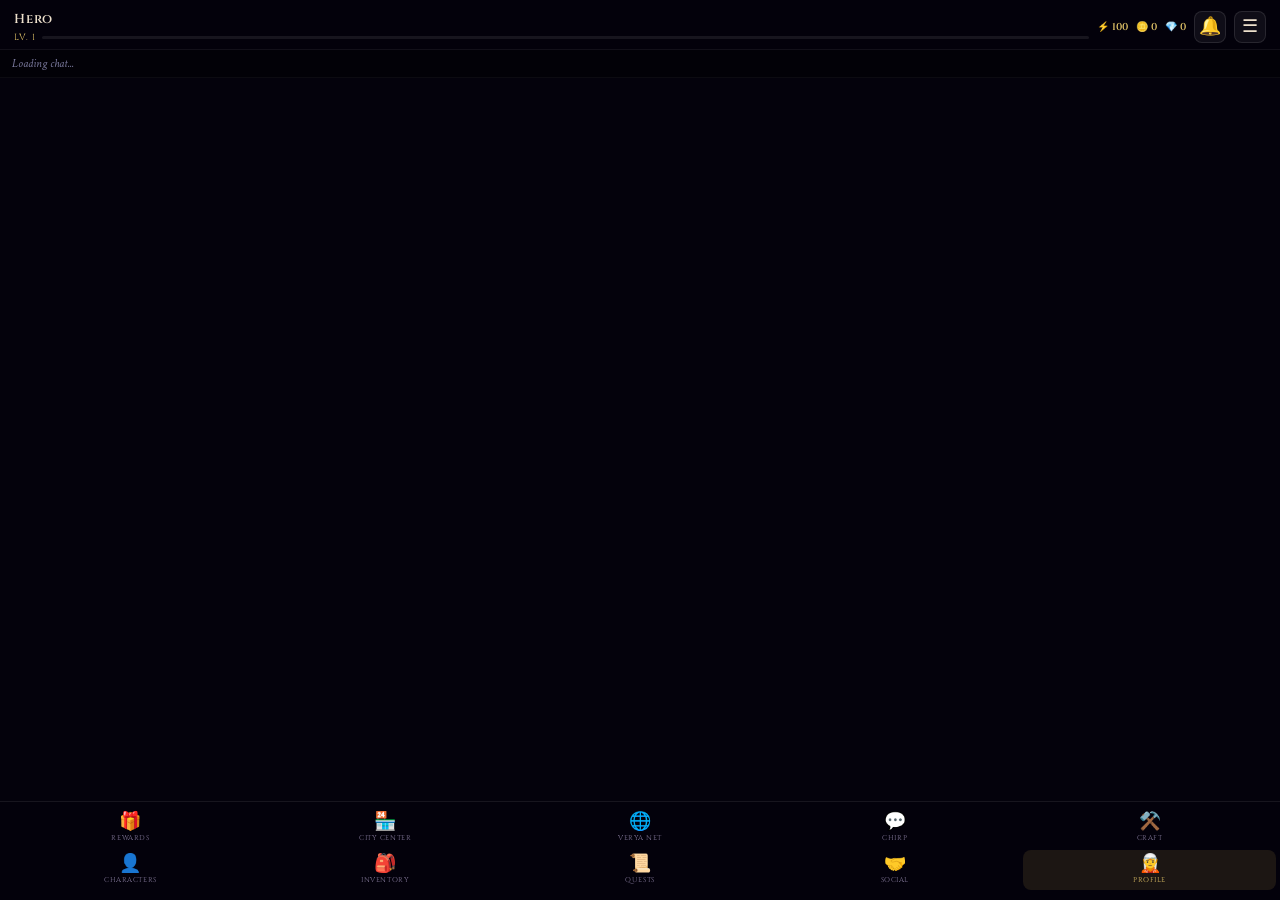
==== commit 840047e2: "Add files via upload" ====
--- a/game.html
+++ b/game.html
@@ -1,845 +1,343 @@
 <!DOCTYPE html>
 <html lang="en">
 <head>
-  <meta charset="UTF-8" />
-  <meta name="viewport" content="width=device-width, initial-scale=1.0, user-scalable=no" />
+  <meta charset="UTF-8"/>
+  <meta name="viewport" content="width=device-width,initial-scale=1.0,user-scalable=no"/>
   <title>Verya</title>
-
-  <!-- Google Fonts -->
-  <link href="https://fonts.googleapis.com/css2?family=Cinzel:wght@400;600;900&family=Cinzel+Decorative:wght@700&family=Crimson+Text:ital,wght@0,400;0,600;1,400&display=swap" rel="stylesheet" />
-
-  <!-- ── Styles — split by concern ── -->
-  <link rel="stylesheet" href="css/base.css" />
-  <link rel="stylesheet" href="css/rarity.css" />
-  <link rel="stylesheet" href="css/map.css" />
-  <link rel="stylesheet" href="css/market.css" />
-  <link rel="stylesheet" href="css/profile.css" />
-  <link rel="stylesheet" href="css/missions.css" />
-  <link rel="stylesheet" href="css/inventory.css" />
-  <link rel="stylesheet" href="css/combat.css" />
-  <link rel="stylesheet" href="css/crafting.css" />
-  <link rel="stylesheet" href="css/settings.css" />
+  <link href="https://fonts.googleapis.com/css2?family=Cinzel:wght@400;600;900&family=Cinzel+Decorative:wght@700&family=Crimson+Text:ital,wght@0,400;0,600;1,400&display=swap" rel="stylesheet"/>
+  <link rel="stylesheet" href="css/main.css"/>
 </head>
 <body>
 
-
-  <!-- World canvas background -->
-  <canvas id="world-canvas"></canvas>
-  <div class="grain"></div>
-
-  <!-- Toast -->
-  <div id="toast"></div>
-
-  <!-- Modal -->
-  <div id="modal">
-    <div class="modal-card">
-      <div class="modal-emoji"  id="modal-emoji">⚡</div>
-      <div class="modal-title"  id="modal-title">Action</div>
-      <div class="modal-desc"   id="modal-desc">Description</div>
-      <div class="modal-cost">
-        <span class="c-icon">⚡</span>
-        <span id="modal-cost-val" class="cost-val">-10 Energy</span>
-      </div>
-      <button class="modal-btn"    id="modal-confirm">Confirm</button>
-      <button class="modal-cancel" id="modal-cancel">Cancel</button>
-    </div>
-  </div>
-
-  <!-- FULL-SCREEN MAP OVERLAY -->
-  <!-- ═══════════════════════════════════════════════
-       WORLD MAP OVERLAY — Archlight style scrollable
-  ═══════════════════════════════════════════════ -->
-  <div id="map-overlay">
-    <!-- Header -->
-    <div class="map-header">
-      <div>
-        <div class="map-title">🗺️ World of Verya</div>
-        <div class="map-player-lvl" id="map-player-lvl">Level 1</div>
-      </div>
-      <button id="map-close-btn">✕</button>
-    </div>
-
-    <!-- Scrollable zone list — rendered by map.js -->
-    <div id="map-zone-list"></div>
-  </div>
-
-  <!-- Zone detail panel -->
-  <div id="map-detail-overlay">
-    <div id="map-detail-panel">
-      <div class="detail-header">
-        <div id="detail-emoji">🏚️</div>
-        <div class="detail-header-text">
-          <div id="detail-name">Zone Name</div>
-          <div id="detail-danger">⚠️ Low</div>
-          <div id="detail-lvl">Required Level: 1</div>
-        </div>
-      </div>
-      <div id="detail-lore">Lore text here.</div>
-      <div class="detail-rewards">
-        <div class="detail-reward-row" id="detail-gold">🪙 Gold</div>
-        <div class="detail-reward-row" id="detail-xp">⭐ XP</div>
-      </div>
-      <div id="detail-boss-drop" style="display:none"></div>
-      <button class="detail-travel-btn" id="detail-travel-btn">Travel</button>
-    </div>
-  </div>
-
-    <!-- SHELL -->
-  <div id="shell">
-
-    <!-- TOP: Currency bar -->
-    <div id="currency-bar">
-      <div class="currency-pill pill-energy">
-        <span class="c-icon">⚡</span>
-        <span class="c-val" id="ui-energy">100</span>
-      </div>
-      <div class="currency-pill pill-coin">
-        <span class="c-icon">🪙</span>
-        <span class="c-val" id="ui-coins">0</span>
-      </div>
-      <div class="currency-pill pill-diamond">
-        <span class="c-icon">💎</span>
-        <span class="c-val" id="ui-diamonds">0</span>
-      </div>
-    </div>
-
-    <!-- PAGES -->
-    <div id="pages">
-
-      <!-- ═══════ HOME PAGE ═══════ -->
-      <div class="page active" id="page-home">
-
-        <!-- Zone hero banner -->
-        <div class="zone-banner">
-          <div class="zone-top">
-            <div>
-              <div class="zone-greeting">Welcome back, hero</div>
-              <div class="zone-hero-name" id="home-hero-name">Hero</div>
-              <div class="hero-badges">
-                <span class="badge badge-level">⚔️ <span id="home-level">Lvl 1</span></span>
-                <span class="badge badge-class">🔮 <span id="home-class">Wanderer</span></span>
-              </div>
-            </div>
-            <div class="zone-info">
-              <div class="zone-emoji" id="home-zone-emoji">🏚️</div>
-              <div class="zone-name"  id="home-zone-name">Shattered Gate</div>
-              <div class="zone-type"  id="home-zone-type">Ruins</div>
-            </div>
-          </div>
-          <div class="stat-bars">
-            <div class="stat-bar-row">
-              <span class="stat-bar-lbl">HP</span>
-              <div class="stat-bar-track"><div class="stat-bar-fill hp-fill" id="home-hp-bar" style="width:100%"></div></div>
-              <span class="stat-bar-val" id="home-hp-val">100/100</span>
-            </div>
-            <div class="stat-bar-row">
-              <span class="stat-bar-lbl">MP</span>
-              <div class="stat-bar-track"><div class="stat-bar-fill mp-fill" id="home-mp-bar" style="width:100%"></div></div>
-              <span class="stat-bar-val" id="home-mp-val">50/50</span>
-            </div>
-          </div>
-        </div>
-
-        <!-- Zone progress -->
-        <div class="section-title">Zone Progress</div>
-        <div class="zone-status-card">
-          <div class="zone-status-icon" id="zone-boss-icon">💀</div>
-          <div class="zone-status-text">
-            <div class="zone-status-label">Current Boss</div>
-            <div class="zone-status-val" id="zone-boss-name">Ruined Sentinel</div>
-            <div class="zone-progress-track">
-              <div class="zone-progress-fill" id="zone-progress-fill" style="width:0%"></div>
-            </div>
-            <div class="zone-kills" id="zone-kills">0 / 10 enemies defeated</div>
-          </div>
-        </div>
-
-        <!-- Quick actions -->
-        <div class="section-title">Quick Actions</div>
-        <div class="quick-actions">
-
-          <!-- Scan for Enemies -->
-          <div class="action-card scan" id="action-scan">
-            <div class="action-emoji">🔍</div>
-            <div class="action-name">Scan Zone</div>
-            <div class="action-info">Detect enemies lurking in this zone.</div>
-            <div class="action-cost cost-scan">⚡ 10 Energy</div>
-          </div>
-
-          <!-- Enter Realm -->
-          <div class="action-card enter" id="action-enter">
-            <div class="action-emoji">⚔️</div>
-            <div class="action-name">Enter Realm</div>
-            <div class="action-info">Fight enemies for higher rewards.</div>
-            <div class="action-cost cost-enter">⚡ 50 Energy</div>
-          </div>
-
-          <!-- Explore / Change Zone -->
-          <div class="action-card explore" id="action-explore">
-            <div class="action-emoji">🗺️</div>
-            <div class="action-name">Explore</div>
-            <div class="action-info">Travel to the next zone if cleared.</div>
-            <div class="action-cost cost-explore">Zone Clear Required</div>
-          </div>
-
-        </div>
-
-        <!-- Spacer -->
-        <div style="height: 20px"></div>
-
-      </div><!-- end page-home -->
-
-      <!-- ═══════ MARKET PAGE ═══════ -->
-      <!-- ═══════════════════════════════
-           MARKET PAGE
-      ═══════════════════════════════ -->
-      <div class="page" id="page-market">
-
-        <div class="mkt-header">
-          <div class="mkt-title">🏪 Market</div>
-          <div class="mkt-gold-display">
-            <span>🪙</span>
-            <span id="mkt-gold-val">0</span>
-            <span>Gold</span>
-          </div>
-
-          <!-- Buy / Sell main tabs -->
-          <div class="mkt-main-tabs">
-            <button class="mkt-main-tab active" data-tab="buy"
-              onclick="switchMarketTab('buy')">⬇️ Buy</button>
-            <button class="mkt-main-tab" data-tab="sell"
-              onclick="switchMarketTab('sell')">⬆️ Sell</button>
-          </div>
-
-          <!-- Category pills -->
-          <div id="mkt-cats"></div>
-        </div>
-
-        <!-- Scrollable item list -->
-        <div class="mkt-scroll">
-          <div id="mkt-grid"></div>
-        </div>
-
-      </div>
-
-      <!-- ═══════ MISSIONS PAGE ═══════ -->
-      <div class="page" id="page-missions">
-
-        <!-- Header with timer -->
-        <div class="msn-hero">
-          <div class="msn-hero-title">Missions</div>
-          <div class="msn-hero-sub">Complete missions to earn XP &amp; Gold</div>
-          <!-- Daily / Weekly toggle -->
-          <div class="msn-toggle">
-            <button class="msn-tab active" id="msn-tab-daily"  onclick="switchMsnTab('daily')">Daily</button>
-            <button class="msn-tab"        id="msn-tab-weekly" onclick="switchMsnTab('weekly')">Weekly</button>
-          </div>
-        </div>
-
-        <!-- Timer bar -->
-        <div class="msn-timer-bar" id="msn-timer-bar">
-          <span class="msn-timer-icon" id="msn-timer-icon">⏳</span>
-          <span class="msn-timer-label" id="msn-timer-label">Resets in —</span>
-        </div>
-
-        <!-- Daily missions list -->
-        <div id="msn-daily-panel">
-          <div class="msn-list" id="msn-daily-list"></div>
-        </div>
-
-        <!-- Weekly missions list -->
-        <div id="msn-weekly-panel" style="display:none">
-          <div class="msn-list" id="msn-weekly-list"></div>
-        </div>
-
-      </div>
-
-
-      <!-- ═══════ INVENTORY PAGE ═══════ -->
-      <!-- ═══════════════════════════════
-           INVENTORY PAGE
-      ═══════════════════════════════ -->
-      <div class="page" id="page-inventory">
-
-        <!-- ── DIAMOND EQUIPMENT LAYOUT ── -->
-        <div class="section-title" style="padding:16px 0 12px">Equipment</div>
-        <div class="inv-diamond-wrap">
-          <!-- SVG connector lines -->
-          <svg class="inv-diamond-lines" viewBox="0 0 340 340" preserveAspectRatio="none">
-            <!-- head → chest -->
-            <line x1="170" y1="72"  x2="170" y2="130"/>
-            <!-- chest → weapon -->
-            <line x1="134" y1="163" x2="82"  y2="163"/>
-            <!-- chest → trinket -->
-            <line x1="206" y1="163" x2="258" y2="163"/>
-            <!-- chest → boots -->
-            <line x1="170" y1="196" x2="170" y2="264"/>
-          </svg>
-
-          <!-- 5 equip slots -->
-          <div class="inv-eslot empty" id="eslot-head">
-            <div class="eslot-placeholder">⛑️</div>
-            <div class="eslot-label">HEAD</div>
-          </div>
-          <div class="inv-eslot empty" id="eslot-weapon">
-            <div class="eslot-placeholder">⚔️</div>
-            <div class="eslot-label">WEAPON</div>
-          </div>
-          <div class="inv-eslot empty" id="eslot-chest">
-            <div class="eslot-placeholder">🧥</div>
-            <div class="eslot-label">CHEST</div>
-          </div>
-          <div class="inv-eslot empty" id="eslot-trinket">
-            <div class="eslot-placeholder">💍</div>
-            <div class="eslot-label">TRINKET</div>
-          </div>
-          <div class="inv-eslot empty" id="eslot-boots">
-            <div class="eslot-placeholder">🥾</div>
-            <div class="eslot-label">BOOTS</div>
-          </div>
-        </div>
-
-        <!-- ── CRAFTING SHORTCUT ── -->
-        <div class="inv-craft-shortcut" onclick="goToPage('crafting')">
-          <div class="inv-craft-shortcut-icon">⚒️</div>
-          <div class="inv-craft-shortcut-text">
-            <div class="inv-craft-shortcut-title">Open The Forge</div>
-            <div class="inv-craft-shortcut-sub">Craft gear from your materials</div>
-          </div>
-          <div style="color:var(--mist);font-size:14px">›</div>
-        </div>
-
-        <!-- ── BAG ── -->
-        <div class="inv-section-header">
-          <div class="section-title" style="padding:0">Bag</div>
-          <div class="inv-bag-tabs">
-            <button class="inv-bag-tab active" data-tab="all"         onclick="switchInvTab('all')">All</button>
-            <button class="inv-bag-tab"        data-tab="equipment"   onclick="switchInvTab('equipment')">Gear</button>
-            <button class="inv-bag-tab"        data-tab="consumables" onclick="switchInvTab('consumables')">Use</button>
-            <button class="inv-bag-tab"        data-tab="materials"   onclick="switchInvTab('materials')">Mats</button>
-          </div>
-        </div>
-
-        <div class="inv-bag-grid" id="inv-bag-grid"></div>
-
-        <div id="inv-empty-state" style="display:none;text-align:center;padding:32px 16px">
-          <div style="font-size:40px;margin-bottom:10px">🎒</div>
-          <div style="font-family:var(--f-head);font-size:10px;letter-spacing:0.2em;text-transform:uppercase;color:var(--mist)">Bag is empty</div>
-          <div style="font-family:var(--f-body);font-style:italic;font-size:12px;color:rgba(138,127,160,0.6);margin-top:6px">Fight enemies or visit the Market</div>
-        </div>
-
-        <div style="height:24px"></div>
-      </div>
-
-      <!-- ── ITEM DETAIL MODAL ── -->
-      <div id="inv-modal" style="display:none">
-        <div class="inv-modal-card" id="inv-modal-card">
-          <button class="inv-modal-close" id="inv-modal-close">✕</button>
-          <img class="inv-modal-icon-img" id="inv-modal-icon" src="" alt="" />
-          <div class="rarity-badge" id="inv-modal-rarity">◆ COMMON</div>
-          <div class="inv-modal-name"   id="inv-modal-name">Item Name</div>
-          <div class="inv-modal-cat"    id="inv-modal-cat">Category</div>
-          <div class="inv-modal-effect" id="inv-modal-effect">Effect</div>
-          <div class="inv-modal-lore"   id="inv-modal-lore"></div>
-          <div class="inv-modal-uses"   id="inv-modal-uses"></div>
-          <button class="inv-modal-equip-btn"   id="inv-modal-equip-btn"   style="display:none">Equip</button>
-          <button class="inv-modal-unequip-btn" id="inv-modal-unequip-btn" style="display:none">Unequip</button>
-          <button class="inv-modal-use-btn"     id="inv-modal-use-btn"     style="display:none">Use Item</button>
-        </div>
-      </div>
-
-      <!-- ── SLOT PICKER DRAWER ── -->
-      <div id="inv-slot-picker" style="display:none">
-        <div class="inv-picker-sheet">
-          <div class="inv-picker-handle"></div>
-          <div id="inv-picker-title">Equip Slot</div>
-          <div id="inv-picker-sub">Choose an item</div>
-          <div id="inv-picker-grid"></div>
-          <div id="inv-picker-empty" style="display:none">No eligible items in bag.</div>
-          <button class="inv-picker-close" id="inv-picker-close">Cancel</button>
-        </div>
-      </div>
-
-      <!-- ═══════ PROFILE PAGE ═══════ -->
-      <div class="page" id="page-profile">
-
-        <!-- ── AVATAR + HERO IDENTITY ── -->
-        <div class="prf-hero-banner">
-          <!-- Animated corruption glow behind avatar -->
-          <div class="prf-corruption-glow" id="prf-corruption-glow"></div>
-          <!-- Avatar -->
-          <div class="prf-avatar-wrap">
-            <div class="prf-avatar-ring" id="prf-avatar-ring">
-              <div class="prf-avatar" id="prf-avatar">⚔️</div>
-            </div>
-            <button class="prf-avatar-change-btn" id="prf-avatar-btn">Change</button>
-          </div>
-          <!-- Name + class -->
-          <div class="prf-identity">
-            <div class="prf-hero-name"  id="prf-hero-name">Hero</div>
-            <div class="prf-soul-class" id="prf-soul-class">Wanderer</div>
-            <div class="prf-badges">
-              <span class="prf-badge prf-badge-level" id="prf-badge-level">⚔️ Lvl 1</span>
-              <span class="prf-badge prf-badge-zone"  id="prf-badge-zone">📍 Starting Zone</span>
-            </div>
-          </div>
-        </div>
-
-        <!-- ── AVATAR PICKER (hidden by default) ── -->
-        <div class="prf-avatar-picker" id="prf-avatar-picker" style="display:none">
-          <div class="section-title" style="padding-top:10px">Choose Avatar</div>
-          <div class="prf-avatar-grid" id="prf-avatar-grid"></div>
-        </div>
-
-        <!-- ── XP BAR ── -->
-        <div class="prf-xp-block">
-          <div class="prf-xp-header">
-            <span class="prf-xp-lbl">Experience</span>
-            <span class="prf-xp-val" id="prf-xp-val">0 / 1000 XP</span>
-          </div>
-          <div class="prf-xp-track">
-            <div class="prf-xp-fill" id="prf-xp-fill" style="width:0%"></div>
-            <div class="prf-xp-shine"></div>
-          </div>
-          <div class="prf-xp-next" id="prf-xp-next">Next level: 1000 XP needed</div>
-        </div>
-
-        <!-- ── VITALS (HP / MP / Stamina) ── -->
-        <div class="section-title">Vitals</div>
-        <div class="prf-vitals-card">
-          <!-- HP -->
-          <div class="prf-vital-row">
-            <div class="prf-vital-icon" style="color:#e74c3c">❤️</div>
-            <div class="prf-vital-info">
-              <div class="prf-vital-label">Health</div>
-              <div class="prf-vital-track">
-                <div class="prf-vital-fill prf-hp-fill" id="prf-hp-fill" style="width:100%"></div>
-              </div>
-            </div>
-            <div class="prf-vital-val" id="prf-hp-val">100/100</div>
-          </div>
-          <!-- MP -->
-          <div class="prf-vital-row">
-            <div class="prf-vital-icon" style="color:#2980b9">💧</div>
-            <div class="prf-vital-info">
-              <div class="prf-vital-label">Mana</div>
-              <div class="prf-vital-track">
-                <div class="prf-vital-fill prf-mp-fill" id="prf-mp-fill" style="width:100%"></div>
-              </div>
-            </div>
-            <div class="prf-vital-val" id="prf-mp-val">50/50</div>
-          </div>
-          <!-- Stamina -->
-          <div class="prf-vital-row">
-            <div class="prf-vital-icon" style="color:#f39c12">⚡</div>
-            <div class="prf-vital-info">
-              <div class="prf-vital-label">Stamina</div>
-              <div class="prf-vital-track">
-                <div class="prf-vital-fill prf-st-fill" id="prf-st-fill" style="width:100%"></div>
-              </div>
-            </div>
-            <div class="prf-vital-val" id="prf-st-val">100/100</div>
-          </div>
-        </div>
-
-        <!-- ── COMBAT STATS — progress bar style ── -->
-        <div class="section-title">Combat Stats</div>
-        <div class="prf-combat-card">
-
-          <!-- Strength -->
-          <div class="prf-cs-row">
-            <div class="prf-cs-icon-wrap prf-cs-icon-str">⚔️</div>
-            <div class="prf-cs-info">
-              <div class="prf-cs-header">
-                <span class="prf-cs-label">Strength</span>
-                <span class="prf-cs-val" id="prf-str-val">10</span>
-              </div>
-              <div class="prf-cs-track">
-                <div class="prf-cs-fill prf-cs-fill-str" id="prf-str-fill" style="width:10%"></div>
-              </div>
-            </div>
-          </div>
-
-          <!-- Agility -->
-          <div class="prf-cs-row">
-            <div class="prf-cs-icon-wrap prf-cs-icon-agi">💨</div>
-            <div class="prf-cs-info">
-              <div class="prf-cs-header">
-                <span class="prf-cs-label">Agility</span>
-                <span class="prf-cs-val" id="prf-agi-val">10</span>
-              </div>
-              <div class="prf-cs-track">
-                <div class="prf-cs-fill prf-cs-fill-agi" id="prf-agi-fill" style="width:10%"></div>
-              </div>
-            </div>
-          </div>
-
-          <!-- Intellect -->
-          <div class="prf-cs-row">
-            <div class="prf-cs-icon-wrap prf-cs-icon-int">🔮</div>
-            <div class="prf-cs-info">
-              <div class="prf-cs-header">
-                <span class="prf-cs-label">Intellect</span>
-                <span class="prf-cs-val" id="prf-int-val">10</span>
-              </div>
-              <div class="prf-cs-track">
-                <div class="prf-cs-fill prf-cs-fill-int" id="prf-int-fill" style="width:10%"></div>
-              </div>
-            </div>
-          </div>
-
-          <!-- Endurance -->
-          <div class="prf-cs-row">
-            <div class="prf-cs-icon-wrap prf-cs-icon-end">🛡️</div>
-            <div class="prf-cs-info">
-              <div class="prf-cs-header">
-                <span class="prf-cs-label">Endurance</span>
-                <span class="prf-cs-val" id="prf-end-val">10</span>
-              </div>
-              <div class="prf-cs-track">
-                <div class="prf-cs-fill prf-cs-fill-end" id="prf-end-fill" style="width:10%"></div>
-              </div>
-            </div>
-          </div>
-
-          <!-- Luck -->
-          <div class="prf-cs-row">
-            <div class="prf-cs-icon-wrap prf-cs-icon-lck">🍀</div>
-            <div class="prf-cs-info">
-              <div class="prf-cs-header">
-                <span class="prf-cs-label">Luck</span>
-                <span class="prf-cs-val" id="prf-lck-val">10</span>
-              </div>
-              <div class="prf-cs-track">
-                <div class="prf-cs-fill prf-cs-fill-lck" id="prf-lck-fill" style="width:10%"></div>
-              </div>
-            </div>
-          </div>
-
-        </div>
-
-        <!-- ── CORRUPTION STATUS ── -->
-        <div class="section-title">Corruption Status</div>
-        <div class="prf-corruption-card">
-          <div class="prf-corruption-header">
-            <div class="prf-corruption-icon" id="prf-corr-icon">☠️</div>
-            <div class="prf-corruption-info">
-              <div class="prf-corruption-rank"  id="prf-corr-rank">Scum</div>
-              <div class="prf-corruption-tier"  id="prf-corr-tier">Tier 1 / 10</div>
-            </div>
-            <div class="prf-corruption-bosses" id="prf-corr-bosses">0 bosses killed</div>
-          </div>
-          <!-- Corruption tier bar — 10 segments -->
-          <div class="prf-corr-bar" id="prf-corr-bar"></div>
-          <div class="prf-corr-next" id="prf-corr-next">Defeat 5 more bosses to reach Filth</div>
-        </div>
-
-        <!-- ── BATTLE RECORD ── -->
-        <div class="section-title">Battle Record</div>
-        <div class="prf-record-grid">
-          <div class="prf-record-box">
-            <div class="prf-rec-val" id="prf-rec-kills">0</div>
-            <div class="prf-rec-lbl">Total Kills</div>
-          </div>
-          <div class="prf-record-box">
-            <div class="prf-rec-val" id="prf-rec-bosses">0</div>
-            <div class="prf-rec-lbl">Bosses Slain</div>
-          </div>
-          <div class="prf-record-box">
-            <div class="prf-rec-val" id="prf-rec-zones">0</div>
-            <div class="prf-rec-lbl">Zones Cleared</div>
-          </div>
-          <div class="prf-record-box">
-            <div class="prf-rec-val" id="prf-rec-gold">0</div>
-            <div class="prf-rec-lbl">Gold Earned</div>
-          </div>
-        </div>
-
-        <!-- ── ZONE PROGRESS SUMMARY ── -->
-        <div class="section-title">Zone Progress</div>
-        <div class="prf-zones-list" id="prf-zones-list"></div>
-
-        <div style="height:24px"></div>
-      </div>
-
-
-        <!-- ═══════════════════════════════
-             CRAFTING PAGE
-        ═══════════════════════════════ -->
-        <div class="page" id="page-crafting">
-          <div class="craft-page-title">⚒️ The Forge</div>
-          <div class="craft-page-sub">Combine materials salvaged from battle to forge powerful gear</div>
-          <div id="craft-cats"></div>
-          <div id="craft-list"></div>
-        </div>
-
-        <!-- ═══════════════════════════════
-             SETTINGS PAGE
-        ═══════════════════════════════ -->
-        <div class="page" id="page-settings">
-          <div class="stg-page-title">⚙️ Settings</div>
-
-          <!-- ── Hero Identity ── -->
-          <div class="stg-section">
-            <div class="stg-section-head">
-              <span class="stg-section-icon">🧝</span>
-              <span class="stg-section-title">Hero Identity</span>
-            </div>
-            <div class="stg-row">
-              <div class="stg-row-left">
-                <div class="stg-row-label">Hero Name</div>
-                <div class="stg-row-sub">Your name in the world of Verya</div>
-              </div>
-              <div class="stg-row-val" id="stg-hero-val">Hero</div>
-              <button class="stg-edit-btn" onclick="stgEditHeroName()">Edit</button>
-            </div>
-            <div class="stg-row" style="flex-wrap:wrap;gap:8px">
-              <div class="stg-row-left">
-                <div class="stg-row-label">Soul Class</div>
-                <div class="stg-row-sub">Your combat archetype</div>
-              </div>
-              <div class="stg-row-val" id="stg-class-val">Wanderer</div>
-              <button class="stg-edit-btn" onclick="stgEditSoulClass()">Change</button>
-            </div>
-            <!-- Soul class picker pills — hidden until tapped -->
-            <div id="stg-class-picker" style="display:none;flex-wrap:wrap;gap:8px;padding:10px 16px 14px;border-top:1px solid rgba(255,255,255,0.05)"></div>
-          </div>
-
-          <!-- ── Audio ── -->
-          <div class="stg-section">
-            <div class="stg-section-head">
-              <span class="stg-section-icon">🎵</span>
-              <span class="stg-section-title">Audio</span>
-            </div>
-            <div class="stg-row">
-              <div class="stg-row-left">
-                <div class="stg-row-label">Background Music</div>
-                <div class="stg-row-sub">Fallen Verya theme plays in loop</div>
-              </div>
-              <div class="stg-toggle" id="stg-music" role="switch"
-                onclick="stgToggle('music','stg-music')"></div>
-            </div>
-            <div class="stg-row">
-              <div class="stg-row-left">
-                <div class="stg-row-label">Sound Effects</div>
-                <div class="stg-row-sub">Combat hits, UI feedback sounds</div>
-              </div>
-              <div class="stg-toggle" id="stg-sound-fx" role="switch"
-                onclick="stgToggle('soundFx','stg-sound-fx')"></div>
-            </div>
-          </div>
-
-          <!-- ── Display ── -->
-          <div class="stg-section">
-            <div class="stg-section-head">
-              <span class="stg-section-icon">🖥️</span>
-              <span class="stg-section-title">Display</span>
-            </div>
-            <div class="stg-row">
-              <div class="stg-row-left">
-                <div class="stg-row-label">Floating Damage Numbers</div>
-                <div class="stg-row-sub">Show damage dealt during combat</div>
-              </div>
-              <div class="stg-toggle on" id="stg-floating-damage" role="switch"
-                onclick="stgToggle('floatingDamage','stg-floating-damage')"></div>
-            </div>
-            <div class="stg-row">
-              <div class="stg-row-left">
-                <div class="stg-row-label">Reduce Effects</div>
-                <div class="stg-row-sub">Turns off background canvas animations</div>
-              </div>
-              <div class="stg-toggle" id="stg-reduce-effects" role="switch"
-                onclick="stgToggle('reduceEffects','stg-reduce-effects')"></div>
-            </div>
-          </div>
-
-          <!-- ── Notifications ── -->
-          <div class="stg-section">
-            <div class="stg-section-head">
-              <span class="stg-section-icon">🔔</span>
-              <span class="stg-section-title">Notifications</span>
-            </div>
-            <div class="stg-row">
-              <div class="stg-row-left">
-                <div class="stg-row-label">Push Notifications</div>
-                <div class="stg-row-sub">Mission resets, zone events</div>
-              </div>
-              <div class="stg-toggle" id="stg-notifications" role="switch"
-                onclick="stgToggle('notifications','stg-notifications')"></div>
-            </div>
-          </div>
-
-          <!-- ── Account ── -->
-          <div class="stg-section">
-            <div class="stg-section-head">
-              <span class="stg-section-icon">👤</span>
-              <span class="stg-section-title">Account</span>
-            </div>
-            <div class="stg-row">
-              <div class="stg-row-left">
-                <div class="stg-row-label">Email</div>
-              </div>
-              <div class="stg-info-val" id="stg-email">—</div>
-            </div>
-            <div class="stg-row">
-              <div class="stg-row-left">
-                <div class="stg-row-label">Player ID</div>
-              </div>
-              <div class="stg-info-val" id="stg-uid">—</div>
-            </div>
-            <button class="stg-action-btn" id="stg-signout-btn">
-              <span class="stg-action-icon">🚪</span>
-              <div class="stg-action-text">
-                <div class="stg-action-label">Sign Out</div>
-                <div class="stg-action-sub">Your progress is saved to the cloud</div>
-              </div>
-              <span class="stg-action-arrow">›</span>
-            </button>
-          </div>
-
-          <!-- ── Danger Zone ── -->
-          <div class="stg-section danger">
-            <div class="stg-section-head">
-              <span class="stg-section-icon">⚠️</span>
-              <span class="stg-section-title">Danger Zone</span>
-            </div>
-            <button class="stg-action-btn" id="stg-delete-btn">
-              <span class="stg-action-icon">💀</span>
-              <div class="stg-action-text">
-                <div class="stg-action-label">Delete Account</div>
-                <div class="stg-action-sub">Permanently erases all progress. Cannot be undone.</div>
-              </div>
-              <span class="stg-action-arrow">›</span>
-            </button>
-          </div>
-
-          <div style="height:16px"></div>
-        </div>
-
-        </div><!-- end #pages -->
-
-  <!-- Forge animation overlay — above everything -->
-  <div id="craft-anim-overlay">
-    <canvas id="craft-anim-canvas"></canvas>
-    <div id="craft-anim-label">Forging...</div>
-  </div>
-
-  </div><!-- end #shell -->
-
-  <!-- BOTTOM NAV BAR — outside shell so it's always on top -->
-  <div id="nav-bar">
-    <div class="nav-item active" data-page="home">
-      <span class="n-icon">🏠</span>
-      <span class="n-label">Home</span>
-    </div>
-    <div class="nav-item" data-page="market">
-      <span class="n-icon">🏪</span>
-      <span class="n-label">Market</span>
-    </div>
-    <div class="nav-item" data-page="missions">
-      <span class="n-icon">📜</span>
-      <span class="n-label">Missions</span>
-    </div>
-    <div class="nav-item" data-page="inventory">
-      <span class="n-icon">🎒</span>
-      <span class="n-label">Inventory</span>
-    </div>
-    <div class="nav-item" data-page="crafting">
-      <span class="n-icon">⚒️</span>
-      <span class="n-label">Forge</span>
-    </div>
-    <div class="nav-item" data-page="profile">
-      <span class="n-icon">🧝</span>
-      <span class="n-label">Profile</span>
-    </div>
-    <div class="nav-item" data-page="settings">
-      <span class="n-icon">⚙️</span>
-      <span class="n-label">Settings</span>
-    </div>
-  </div>
-
-
-  <!-- ═══════════════════════════════════════════════
-       FIREBASE
-  ═══════════════════════════════════════════════ -->
-
-
-  <!-- ═══════════════════════════════════════════════
-       GAME CONTROLLER — canvas, nav, actions, map, modal
-  ═══════════════════════════════════════════════ -->
-
-  <!-- ═══════════════════════════════════════════════
-       COMBAT OVERLAY — full screen takeover
-  ═══════════════════════════════════════════════ -->
+<!-- ═══════════════════════════════════════
+     ONBOARDING OVERLAY — shown before home
+     on first login only
+═══════════════════════════════════════ -->
+<div id="onboarding-overlay" style="display:none">
+
+  <!-- Step 1: Gender -->
+  <div class="ob-step" id="ob-step-gender" style="display:none">
+    <div class="ob-title">Welcome to Verya</div>
+    <div class="ob-sub">Who are you?</div>
+    <div class="ob-gender-row">
+      <div class="ob-gender-card" onclick="obSelectGender('male')">
+        <div class="ob-gender-emoji">♂️</div>
+        <div class="ob-gender-label">Male</div>
+      </div>
+      <div class="ob-gender-card" onclick="obSelectGender('female')">
+        <div class="ob-gender-emoji">♀️</div>
+        <div class="ob-gender-label">Female</div>
+      </div>
+    </div>
+  </div>
+
+  <!-- Step 2: Starter Character -->
+  <div class="ob-step" id="ob-step-character" style="display:none">
+    <div class="ob-title">Your Starter Character</div>
+    <div class="ob-char-card">
+      <img class="ob-char-img" id="ob-char-img" src="" alt=""/>
+      <div class="ob-char-info">
+        <div class="ob-char-name"  id="ob-char-name">Andrew</div>
+        <div class="ob-char-tier"  id="ob-char-tier">Free Starter · D Tier</div>
+        <div class="ob-char-desc"  id="ob-char-desc"></div>
+      </div>
+    </div>
+    <button class="ob-btn" onclick="obConfirmCharacter()">Continue →</button>
+  </div>
+
+  <!-- Step 3: Alignment -->
+  <div class="ob-step" id="ob-step-alignment" style="display:none">
+    <div class="ob-title">Choose Your Path</div>
+    <div class="ob-sub">This decision shapes how you play Verya</div>
+    <div class="ob-align-row">
+      <div class="ob-align-card" data-align="criminal" onclick="obSelectAlignment('criminal')">
+        <img class="ob-align-img" src="assets/onboarding/criminal.jpg"
+             onerror="this.style.opacity='0.3'"/>
+        <div class="ob-align-name">🔴 Criminal</div>
+        <div class="ob-align-desc">Power through crime. Earn stars. Rule through fear.</div>
+      </div>
+      <div class="ob-align-card" data-align="vigilante" onclick="obSelectAlignment('vigilante')">
+        <img class="ob-align-img" src="assets/onboarding/vigilante.jpg"
+             onerror="this.style.opacity='0.3'"/>
+        <div class="ob-align-name">🔵 Vigilante</div>
+        <div class="ob-align-desc">Fight for justice. Report criminals. Protect the city.</div>
+      </div>
+    </div>
+    <div class="ob-align-warning" id="ob-align-warning" style="display:none"></div>
+    <button class="ob-btn" id="ob-align-confirm-btn" style="display:none"
+            onclick="obConfirmAlignment()">Confirm Choice</button>
+    <button class="ob-back-btn" onclick="showStep('ob-step-character')">← Back</button>
+  </div>
+
+</div>
+
+<!-- ═══════════════════════════════════════
+     MAIN SHELL
+═══════════════════════════════════════ -->
+<div id="shell">
+
+  <!-- TOP BAR -->
+  <div id="top-bar">
+    <div id="top-left">
+      <div id="top-hero-name">Hero</div>
+      <div id="top-level-row">
+        <span id="top-level">LV. 1</span>
+        <div id="top-xp-bar"><div id="top-xp-fill"></div></div>
+      </div>
+    </div>
+    <div id="top-currencies">
+      <div class="top-currency"><span>⚡</span><span id="top-energy">100</span></div>
+      <div class="top-currency"><span>🪙</span><span id="top-gold">0</span></div>
+      <div class="top-currency"><span>💎</span><span id="top-diamonds">0</span></div>
+    </div>
+    <div id="top-right">
+      <button id="bell-btn">🔔</button>
+      <button id="hamburger-btn">☰</button>
+    </div>
+  </div>
+
+  <!-- GLOBAL CHAT TICKER -->
+  <div id="chat-ticker">
+    <div id="chat-ticker-inner">Loading chat...</div>
+  </div>
+
+  <!-- PAGES — only one has class 'active' at a time -->
+  <div id="pages">
+    <div class="page" id="page-home"></div>
+    <div class="page" id="page-city-center"></div>
+    <div class="page" id="page-verya-net"></div>
+    <div class="page" id="page-chirp"></div>
+    <div class="page" id="page-craft"></div>
+    <div class="page" id="page-characters"></div>
+    <div class="page" id="page-inventory"></div>
+    <div class="page" id="page-quests"></div>
+    <div class="page" id="page-social"></div>
+    <div class="page" id="page-profile"></div>
+    <div class="page" id="page-daily-login"></div>
+    <div class="page" id="page-map"></div>
+    <div class="page" id="page-special-missions"></div>
+    <div class="page" id="page-apartment"></div>
+    <div class="page" id="page-leaderboard"></div>
+    <div class="page" id="page-settings"></div>
+    <div class="page" id="page-mail"></div>
+    <div class="page" id="page-guilds"></div>
+    <div class="page" id="page-skill-tree"></div>
+  </div>
+
+  <!-- BOTTOM NAV — two rows exactly like image 2 -->
+  <nav id="bottom-nav">
+    <div class="nav-row">
+      <button class="nav-btn" data-page="daily-login">
+        <span class="nav-icon">🎁</span>
+        <span class="nav-label">Rewards</span>
+      </button>
+      <button class="nav-btn" data-page="city-center">
+        <span class="nav-icon">🏪</span>
+        <span class="nav-label">City Center</span>
+      </button>
+      <button class="nav-btn" data-page="verya-net">
+        <span class="nav-icon">🌐</span>
+        <span class="nav-label">Verya Net</span>
+      </button>
+      <button class="nav-btn" data-page="chirp">
+        <span class="nav-icon">💬</span>
+        <span class="nav-label">Chirp</span>
+      </button>
+      <button class="nav-btn" data-page="craft">
+        <span class="nav-icon">⚒️</span>
+        <span class="nav-label">Craft</span>
+      </button>
+    </div>
+    <div class="nav-row">
+      <button class="nav-btn" data-page="characters">
+        <span class="nav-icon">👤</span>
+        <span class="nav-label">Characters</span>
+      </button>
+      <button class="nav-btn" data-page="inventory">
+        <span class="nav-icon">🎒</span>
+        <span class="nav-label">Inventory</span>
+      </button>
+      <button class="nav-btn" data-page="quests">
+        <span class="nav-icon">📜</span>
+        <span class="nav-label">Quests</span>
+      </button>
+      <button class="nav-btn" data-page="social">
+        <span class="nav-icon">🤝</span>
+        <span class="nav-label">Social</span>
+      </button>
+      <button class="nav-btn active" data-page="profile">
+        <span class="nav-icon">🧝</span>
+        <span class="nav-label">Profile</span>
+      </button>
+    </div>
+  </nav>
+
+</div>
+
+<!-- ═══════════════════════════════════════
+     HAMBURGER MENU
+═══════════════════════════════════════ -->
+<div id="hamburger-menu">
+  <div class="hm-panel">
+    <button id="hamburger-close" class="hm-close">✕</button>
+    <div class="hm-item" onclick="goToPage('leaderboard');document.getElementById('hamburger-menu').classList.remove('open')">
+      <span>🏆</span> Leaderboard
+    </div>
+    <div class="hm-item" onclick="goToPage('guilds');document.getElementById('hamburger-menu').classList.remove('open')">
+      <span>🏛️</span> Guilds
+    </div>
+    <div class="hm-item" onclick="goToPage('skill-tree');document.getElementById('hamburger-menu').classList.remove('open')">
+      <span>🌳</span> Skill Tree
+    </div>
+    <div class="hm-item" onclick="goToPage('settings');document.getElementById('hamburger-menu').classList.remove('open')">
+      <span>⚙️</span> Settings
+    </div>
+    <div class="hm-item hm-danger" onclick="doLogout()">
+      <span>🚪</span> Log Out
+    </div>
+  </div>
+</div>
+
+<!-- ═══════════════════════════════════════
+     NOTIFICATION PANEL
+═══════════════════════════════════════ -->
+<div id="notif-panel">
+  <div class="notif-header">Notifications</div>
+  <div id="notif-list"><div class="notif-empty">No notifications yet.</div></div>
+</div>
+
+<!-- ═══════════════════════════════════════
+     SHARED MODAL
+═══════════════════════════════════════ -->
+<div id="modal">
+  <div class="modal-card">
+    <div class="modal-emoji"  id="modal-emoji">❓</div>
+    <div class="modal-title"  id="modal-title">Confirm</div>
+    <div class="modal-desc"   id="modal-desc"></div>
+    <div class="modal-cost"   id="modal-cost" style="display:none"></div>
+    <div class="modal-input-wrap" id="modal-input-wrap" style="display:none">
+      <input class="modal-input" id="modal-input" type="text"/>
+    </div>
+    <div class="modal-btns">
+      <button class="modal-cancel-btn"  id="modal-cancel">Cancel</button>
+      <button class="modal-confirm-btn" id="modal-confirm">Confirm</button>
+    </div>
+  </div>
+</div>
+
+<!-- ═══════════════════════════════════════
+     TOAST
+═══════════════════════════════════════ -->
+<div id="toast"></div>
+
+<!-- ═══════════════════════════════════════
+     PLAYER TAP POPUP (block/report)
+═══════════════════════════════════════ -->
+<div id="player-tap-popup" style="display:none">
+  <div class="ptap-card">
+    <div class="ptap-name" id="ptap-name">Player</div>
+    <div class="ptap-btns">
+      <button id="ptap-view">👁 View Profile</button>
+      <button id="ptap-block">🚫 Block</button>
+      <button id="ptap-report">🚨 Report</button>
+    </div>
+    <button id="ptap-close" class="ptap-close">✕</button>
+  </div>
+</div>
+
+<!-- ═══════════════════════════════════════
+     PVP WARNING MODAL
+═══════════════════════════════════════ -->
+<div id="pvp-warning-modal" style="display:none">
+  <div class="pvp-warn-card">
+    <div class="pvp-warn-title">⚠️ PVP Protection Active</div>
+    <div class="pvp-warn-text">You are under PVP protection until Level 15. If you attack now, your protection will be permanently removed and you may be wanted by the CIA.</div>
+    <div class="pvp-warn-btns">
+      <button onclick="document.getElementById('pvp-warning-modal').style.display='none'">Cancel</button>
+      <button id="pvp-warn-confirm">Attack Anyway</button>
+    </div>
+  </div>
+</div>
+
+<!-- Entry point -->
+<script type="module" src="js/main.js"></script>
+
+  <!-- ═══ COMBAT OVERLAY ═══ -->
   <div id="combat-overlay">
-    <!-- Atmospheric canvas behind all UI -->
     <canvas id="combat-canvas"></canvas>
-    <!-- Crit flash layer -->
     <div id="combat-crit-flash"></div>
-
-    <!-- Main combat UI -->
     <div class="combat-ui">
-
-      <!-- Top bar -->
       <div class="combat-topbar">
-        <div class="combat-zone-label" id="combat-zone-label">Hunter's Guild Hall</div>
-        <button class="combat-flee-btn" id="combat-flee-btn">⚡ Flee</button>
-      </div>
-
-      <!-- Enemy section -->
+        <div id="combat-zone-label">Zone</div>
+        <button id="combat-forfeit-btn">🏳️ Forfeit</button>
+      </div>
       <div class="combat-enemy-section">
         <div class="combat-enemy-emoji" id="combat-enemy-emoji">💀</div>
-        <div class="combat-enemy-name"  id="combat-enemy-name">Hollow Grunt</div>
-        <div class="combat-enemy-type"  id="combat-enemy-type">Common Enemy</div>
-        <div class="combat-enemy-hp-wrap" style="width:100%;max-width:340px">
+        <div class="combat-enemy-name"  id="combat-enemy-name">Enemy</div>
+        <div class="combat-enemy-hp-wrap">
           <div class="combat-enemy-hp-fill" id="combat-enemy-hp-fill" style="width:100%"></div>
-          <div class="combat-enemy-hp-text" id="combat-enemy-hp-text">100 / 100</div>
-        </div>
-      </div>
-
-      <!-- Battle log -->
-      <div class="combat-log" id="combat-log">
-        <div class="log-line system">⚔️ A battle begins...</div>
-      </div>
-
-      <!-- Player HP / MP bars -->
+          <div class="combat-enemy-hp-text" id="combat-enemy-hp-text">100/100</div>
+        </div>
+      </div>
+      <div class="combat-log" id="combat-log"></div>
+      <!-- TIMING BAR -->
+      <div class="combat-timing-section">
+        <div class="combat-timing-label">Tap the green zone!</div>
+        <div class="combat-timing-bar" id="combat-timing-bar">
+          <div class="timing-red-left"></div>
+          <div class="timing-yellow-left"></div>
+          <div class="timing-green"></div>
+          <div class="timing-yellow-right"></div>
+          <div class="timing-red-right"></div>
+          <div class="combat-pin" id="combat-pin"></div>
+        </div>
+      </div>
+      <!-- PLAYER BARS -->
       <div class="combat-player-bars">
         <div class="combat-bar-row">
-          <div class="combat-bar-label" style="color:#2ecc71">HP</div>
+          <span class="combat-bar-lbl" style="color:#2ecc71">HP</span>
           <div class="combat-bar-track"><div class="combat-bar-fill hp" id="combat-hp-fill" style="width:100%"></div></div>
-          <div class="combat-bar-val"   id="combat-hp-val">100/100</div>
+          <span class="combat-bar-val" id="combat-hp-val">100/100</span>
         </div>
         <div class="combat-bar-row">
-          <div class="combat-bar-label" style="color:#3498db">MP</div>
+          <span class="combat-bar-lbl" style="color:#3498db">MP</span>
           <div class="combat-bar-track"><div class="combat-bar-fill mp" id="combat-mp-fill" style="width:100%"></div></div>
-          <div class="combat-bar-val"   id="combat-mp-val">50/50</div>
-        </div>
-      </div>
-
-      <!-- Action buttons -->
-      <div class="combat-actions">
-        <button class="combat-btn attack" id="combat-attack-btn">
-          <span class="combat-btn-icon">⚔️</span>Attack
-        </button>
-        <button class="combat-btn skill"  id="combat-skill-btn">
-          <span class="combat-btn-icon">🔮</span>Skill
-        </button>
-      </div>
-    </div>
-
-    <!-- Win / Lose result overlay -->
+          <span class="combat-bar-val" id="combat-mp-val">50/50</span>
+        </div>
+      </div>
+      <!-- BOTTOM ROW: abilities + quick items -->
+      <div class="combat-bottom-row">
+        <div class="combat-ability-slots">
+          <div class="combat-ability-slot empty" id="combat-ability-1"></div>
+          <div class="combat-ability-slot empty" id="combat-ability-2"></div>
+        </div>
+        <button class="combat-skill-btn" id="combat-skill-btn">🔮 Skill</button>
+        <div class="combat-quick-slots">
+          <div class="combat-quick-slot" id="quick-slot-1"></div>
+          <div class="combat-quick-slot" id="quick-slot-2"></div>
+          <div class="combat-quick-slot" id="quick-slot-3"></div>
+        </div>
+      </div>
+    </div>
+    <!-- RESULT -->
     <div id="combat-result">
-      <div class="result-emoji"  id="result-emoji">🏆</div>
-      <div class="result-title"  id="result-title">Victory!</div>
-      <div class="result-rewards" id="result-rewards"></div>
-      <div class="result-drop"    id="result-drop" style="display:none"></div>
-      <button class="result-btn"  id="result-btn">Continue</button>
-    </div>
-  </div>
-
-
-
-  <!-- ── Entry point — loads all JS modules ── -->
-  <script type="module" src="js/main.js"></script>
+      <div id="result-emoji">🏆</div>
+      <div id="result-title" class="result-title">Victory!</div>
+      <div id="result-rewards"></div>
+      <div id="result-drop" style="display:none"></div>
+      <button id="result-btn" class="result-btn">Continue</button>
+    </div>
+  </div>
+
+<script>
+/* Logout */
+async function doLogout() {
+  const { getAuth, signOut } = await import('https://www.gstatic.com/firebasejs/10.12.0/firebase-auth.js');
+  const { initializeApp }    = await import('https://www.gstatic.com/firebasejs/10.12.0/firebase-app.js');
+  try { await signOut(getAuth()); } catch(e) {}
+  window.location.href = 'index.html';
+}
+</script>
+
 </body>
-</html>+</html>
--- a/css/main.css
+++ b/css/main.css
@@ -0,0 +1,1119 @@
+/* ═══════════════════════════════════════════════════════════
+   main.css — Verya Complete Stylesheet
+   All sections in one file. Never append — always rewrite.
+═══════════════════════════════════════════════════════════ */
+
+/* ══════════════════════════════════════
+   TOKENS
+══════════════════════════════════════ */
+:root {
+  --gold:    #c9a84c;
+  --gold-l:  #e8c96a;
+  --blue:    #00aaff;
+  --energy:  #3df0f0;
+  --mist:    #8a7fa0;
+  --parchment:#ede0cc;
+  --bg:      #04020c;
+  --card-bg: rgba(14,11,22,0.92);
+  --f-title: 'Cinzel Decorative', serif;
+  --f-head:  'Cinzel', serif;
+  --f-body:  'Crimson Text', serif;
+  --r-common:    #9ca3af;
+  --r-uncommon:  #4ade80;
+  --r-rare:      #60a5fa;
+  --r-legendary: #f5c842;
+  --r-evil:      #ef4444;
+  --r-corrupted: #7c3aed;
+}
+
+/* ══════════════════════════════════════
+   RESET
+══════════════════════════════════════ */
+*, *::before, *::after { margin:0; padding:0; box-sizing:border-box; }
+html, body {
+  width:100%; height:100%;
+  background:var(--bg);
+  color:var(--parchment);
+  font-family:var(--f-body);
+  overflow:hidden;
+  -webkit-tap-highlight-color:transparent;
+}
+button { cursor:pointer; background:none; border:none; color:inherit; font:inherit; }
+input, textarea { color:inherit; font:inherit; }
+img { display:block; max-width:100%; }
+a { color:inherit; text-decoration:none; }
+
+/* ══════════════════════════════════════
+   SHELL LAYOUT
+══════════════════════════════════════ */
+#shell { display:flex; flex-direction:column; width:100%; height:100%; position:relative; }
+
+#top-bar {
+  display:flex; align-items:center; justify-content:space-between;
+  padding:10px 14px 6px;
+  background:rgba(4,2,12,0.97);
+  border-bottom:1px solid rgba(255,255,255,0.06);
+  flex-shrink:0; z-index:10; gap:8px;
+}
+#top-left { flex:1; min-width:0; }
+#top-hero-name {
+  font-family:var(--f-head); font-size:13px; font-weight:600;
+  letter-spacing:0.06em; color:var(--parchment);
+  white-space:nowrap; overflow:hidden; text-overflow:ellipsis;
+}
+#top-level-row { display:flex; align-items:center; gap:6px; margin-top:3px; }
+#top-level { font-family:var(--f-head); font-size:9px; letter-spacing:0.12em; color:var(--gold-l); flex-shrink:0; }
+#top-xp-bar { flex:1; height:3px; background:rgba(255,255,255,0.08); border-radius:2px; overflow:hidden; }
+#top-xp-fill { height:100%; width:0%; border-radius:2px; background:linear-gradient(90deg,var(--gold),var(--gold-l)); transition:width 0.5s ease; }
+#top-currencies { display:flex; gap:8px; align-items:center; flex-shrink:0; }
+.top-currency { display:flex; align-items:center; gap:3px; font-family:var(--f-head); font-size:10px; font-weight:600; color:var(--gold-l); }
+#top-right { display:flex; gap:8px; flex-shrink:0; }
+#bell-btn, #hamburger-btn {
+  font-size:18px; width:32px; height:32px;
+  display:flex; align-items:center; justify-content:center;
+  background:rgba(255,255,255,0.05);
+  border:1px solid rgba(255,255,255,0.1); border-radius:8px;
+  transition:background 0.2s;
+}
+#bell-btn:active, #hamburger-btn:active { background:rgba(255,255,255,0.12); }
+
+#chat-ticker {
+  height:28px; overflow:hidden;
+  background:rgba(0,0,0,0.4);
+  border-bottom:1px solid rgba(255,255,255,0.04);
+  display:flex; align-items:center; padding:0 12px; flex-shrink:0;
+}
+#chat-ticker-inner {
+  font-family:var(--f-body); font-style:italic; font-size:12px;
+  color:rgba(200,200,255,0.6);
+  white-space:nowrap; overflow:hidden; text-overflow:ellipsis;
+}
+
+#pages { flex:1; overflow:hidden; position:relative; }
+.page { display:none; position:absolute; inset:0; overflow-y:auto; padding-bottom:8px; }
+.page.active { display:block; }
+.page::-webkit-scrollbar { width:3px; }
+.page::-webkit-scrollbar-thumb { background:rgba(201,168,76,0.3); border-radius:2px; }
+
+#bottom-nav {
+  flex-shrink:0;
+  background:rgba(4,2,12,0.97);
+  border-top:1px solid rgba(255,255,255,0.08);
+  padding:6px 4px 10px;
+}
+.nav-row { display:flex; justify-content:space-around; gap:2px; margin-bottom:2px; }
+.nav-row:last-child { margin-bottom:0; }
+.nav-btn {
+  display:flex; flex-direction:column; align-items:center;
+  gap:2px; padding:5px 4px; border-radius:8px; flex:1;
+  transition:background 0.18s; min-width:0;
+}
+.nav-btn.active { background:rgba(201,168,76,0.12); }
+.nav-btn:active  { background:rgba(255,255,255,0.07); }
+.nav-icon  { font-size:18px; line-height:1; }
+.nav-label {
+  font-family:var(--f-head); font-size:7px; letter-spacing:0.08em;
+  text-transform:uppercase; color:var(--mist);
+  white-space:nowrap; overflow:hidden; text-overflow:ellipsis; max-width:100%;
+}
+.nav-btn.active .nav-label { color:var(--gold-l); }
+
+/* ══════════════════════════════════════
+   HAMBURGER MENU
+══════════════════════════════════════ */
+#hamburger-menu {
+  display:none; position:fixed; inset:0; z-index:200;
+  background:rgba(0,0,0,0.7); backdrop-filter:blur(6px);
+  align-items:flex-start; justify-content:flex-end;
+}
+#hamburger-menu.open { display:flex; }
+.hm-panel {
+  width:240px; background:var(--card-bg);
+  border-left:1px solid rgba(255,255,255,0.08);
+  min-height:100%; padding:60px 0 24px;
+  display:flex; flex-direction:column; gap:2px;
+}
+.hm-close {
+  position:absolute; top:14px; right:14px; font-size:18px; color:var(--mist);
+  background:rgba(255,255,255,0.05); border:1px solid rgba(255,255,255,0.1);
+  border-radius:50%; width:32px; height:32px;
+  display:flex; align-items:center; justify-content:center;
+}
+.hm-item {
+  padding:16px 24px; display:flex; align-items:center; gap:12px;
+  font-family:var(--f-head); font-size:11px; letter-spacing:0.1em;
+  color:var(--parchment); cursor:pointer;
+  border-bottom:1px solid rgba(255,255,255,0.04); transition:background 0.18s;
+}
+.hm-item:active { background:rgba(255,255,255,0.06); }
+.hm-item span { font-size:18px; }
+.hm-danger { color:#ef4444; margin-top:auto; border-top:1px solid rgba(239,68,68,0.2); }
+
+/* ══════════════════════════════════════
+   NOTIFICATION PANEL
+══════════════════════════════════════ */
+#notif-panel {
+  display:none; position:fixed; top:56px; right:8px; width:280px; z-index:150;
+  background:var(--card-bg); border:1px solid rgba(255,255,255,0.1);
+  border-radius:14px; overflow:hidden; box-shadow:0 8px 32px rgba(0,0,0,0.6);
+}
+#notif-panel.open { display:block; }
+.notif-header {
+  font-family:var(--f-head); font-size:10px; letter-spacing:0.15em;
+  text-transform:uppercase; color:var(--gold-l);
+  padding:12px 14px; border-bottom:1px solid rgba(255,255,255,0.06);
+}
+.notif-empty { font-family:var(--f-body); font-style:italic; font-size:13px; color:var(--mist); text-align:center; padding:24px; }
+
+/* ══════════════════════════════════════
+   SHARED MODAL
+══════════════════════════════════════ */
+#modal {
+  display:none; position:fixed; inset:0; z-index:300;
+  background:rgba(0,0,0,0.75); backdrop-filter:blur(10px);
+  align-items:center; justify-content:center; padding:20px;
+}
+#modal.open { display:flex; animation:fadeIn 0.25s ease; }
+@keyframes fadeIn { from{opacity:0} to{opacity:1} }
+.modal-card {
+  width:100%; max-width:360px;
+  background:rgba(8,5,18,0.98);
+  border:1px solid rgba(201,168,76,0.2);
+  border-radius:20px; padding:28px 22px 22px; text-align:center;
+}
+.modal-card::before {
+  content:''; display:block; width:60%; height:1px; margin:0 auto 20px;
+  background:linear-gradient(to right,transparent,rgba(201,168,76,0.4),transparent);
+}
+.modal-emoji  { font-size:44px; margin-bottom:10px; }
+.modal-title  { font-family:var(--f-head); font-size:14px; font-weight:600; letter-spacing:0.1em; color:var(--gold-l); margin-bottom:8px; }
+.modal-desc   { font-family:var(--f-body); font-style:italic; font-size:13px; color:rgba(237,224,204,0.7); line-height:1.5; margin-bottom:8px; white-space:pre-line; }
+.modal-cost   { font-family:var(--f-head); font-size:11px; letter-spacing:0.1em; color:var(--energy); margin-bottom:14px; }
+.modal-input-wrap { margin-bottom:14px; }
+.modal-input  { width:100%; padding:12px; background:rgba(255,255,255,0.05); border:1px solid rgba(255,255,255,0.12); border-radius:10px; font-family:var(--f-body); font-size:14px; outline:none; }
+.modal-btns   { display:flex; gap:10px; margin-top:6px; }
+.modal-cancel-btn  { flex:1; padding:13px; background:rgba(255,255,255,0.05); border:1px solid rgba(255,255,255,0.1); border-radius:10px; font-family:var(--f-head); font-size:10px; letter-spacing:0.2em; text-transform:uppercase; color:var(--mist); }
+.modal-confirm-btn { flex:1; padding:13px; background:linear-gradient(105deg,rgba(122,92,30,0.9),rgba(201,168,76,0.95),rgba(122,92,30,0.9)); border:1px solid rgba(201,168,76,0.4); border-radius:10px; font-family:var(--f-head); font-size:10px; letter-spacing:0.2em; text-transform:uppercase; color:#1a0f00; font-weight:700; }
+.modal-confirm-btn.danger { background:linear-gradient(105deg,#7f1d1d,#dc2626); border-color:rgba(239,68,68,0.4); color:#fff; }
+.modal-cancel-btn:active, .modal-confirm-btn:active { transform:scale(0.97); }
+
+/* ══════════════════════════════════════
+   TOAST
+══════════════════════════════════════ */
+#toast {
+  position:fixed; bottom:130px; left:50%; transform:translateX(-50%);
+  z-index:400; background:rgba(14,11,22,0.95);
+  border:1px solid rgba(201,168,76,0.3); border-radius:24px; padding:10px 20px;
+  font-family:var(--f-body); font-style:italic; font-size:13px;
+  color:var(--parchment); white-space:nowrap;
+  opacity:0; pointer-events:none;
+  transition:opacity 0.3s ease, transform 0.3s ease;
+  box-shadow:0 4px 20px rgba(0,0,0,0.5);
+}
+#toast.show { opacity:1; transform:translateX(-50%) translateY(-8px); }
+
+/* ══════════════════════════════════════
+   PLAYER TAP POPUP
+══════════════════════════════════════ */
+#player-tap-popup {
+  position:fixed; inset:0; z-index:350;
+  background:rgba(0,0,0,0.65); backdrop-filter:blur(6px);
+  align-items:center; justify-content:center;
+}
+.ptap-card { background:var(--card-bg); border:1px solid rgba(255,255,255,0.1); border-radius:16px; padding:24px 20px; width:280px; text-align:center; position:relative; }
+.ptap-name { font-family:var(--f-head); font-size:14px; font-weight:600; color:var(--gold-l); margin-bottom:16px; }
+.ptap-btns { display:flex; flex-direction:column; gap:8px; }
+.ptap-btns button { padding:12px; border-radius:10px; font-family:var(--f-head); font-size:10px; letter-spacing:0.15em; background:rgba(255,255,255,0.06); border:1px solid rgba(255,255,255,0.1); }
+.ptap-btns button:active { background:rgba(255,255,255,0.12); }
+.ptap-close { position:absolute; top:10px; right:12px; font-size:14px; color:var(--mist); background:rgba(255,255,255,0.05); border:1px solid rgba(255,255,255,0.1); border-radius:50%; width:28px; height:28px; display:flex; align-items:center; justify-content:center; }
+
+/* ══════════════════════════════════════
+   PVP WARNING
+══════════════════════════════════════ */
+#pvp-warning-modal {
+  position:fixed; inset:0; z-index:350;
+  background:rgba(0,0,0,0.75); backdrop-filter:blur(8px);
+  align-items:center; justify-content:center;
+}
+.pvp-warn-card { background:var(--card-bg); border:1px solid rgba(239,68,68,0.3); border-radius:16px; padding:24px 20px; width:300px; text-align:center; }
+.pvp-warn-title { font-family:var(--f-head); font-size:13px; font-weight:600; color:#ef4444; margin-bottom:12px; }
+.pvp-warn-text  { font-family:var(--f-body); font-style:italic; font-size:13px; color:rgba(237,224,204,0.75); line-height:1.5; margin-bottom:18px; }
+.pvp-warn-btns  { display:flex; gap:10px; }
+.pvp-warn-btns button { flex:1; padding:12px; border-radius:10px; font-family:var(--f-head); font-size:10px; letter-spacing:0.15em; }
+.pvp-warn-btns button:first-child { background:rgba(255,255,255,0.05); border:1px solid rgba(255,255,255,0.1); color:var(--mist); }
+#pvp-warn-confirm { background:rgba(127,29,29,0.9); border:1px solid rgba(239,68,68,0.4); color:#fecaca; font-weight:700; }
+
+/* ══════════════════════════════════════
+   ONBOARDING OVERLAY
+══════════════════════════════════════ */
+#onboarding-overlay {
+  position:fixed; inset:0; z-index:500;
+  background:radial-gradient(ellipse at 50% 30%,rgba(0,20,60,0.98),rgba(0,0,8,0.99) 70%);
+  flex-direction:column; align-items:center; justify-content:center;
+  padding:24px; gap:0;
+}
+.ob-step { flex-direction:column; align-items:center; gap:20px; width:100%; max-width:400px; animation:fadeIn 0.4s ease; }
+.ob-title { font-family:var(--f-title); font-size:24px; background:linear-gradient(135deg,var(--gold),var(--gold-l)); -webkit-background-clip:text; -webkit-text-fill-color:transparent; background-clip:text; text-align:center; }
+.ob-sub { font-family:var(--f-body); font-style:italic; font-size:14px; color:var(--mist); text-align:center; margin-top:-10px; }
+.ob-gender-row { display:flex; gap:16px; }
+.ob-gender-card { flex:1; padding:24px 16px; border-radius:16px; background:rgba(14,11,22,0.9); border:1px solid rgba(255,255,255,0.1); display:flex; flex-direction:column; align-items:center; gap:10px; cursor:pointer; transition:border-color 0.2s,box-shadow 0.2s; }
+.ob-gender-card:active { border-color:rgba(201,168,76,0.6); box-shadow:0 0 20px rgba(201,168,76,0.2); }
+.ob-gender-emoji { font-size:40px; }
+.ob-gender-label { font-family:var(--f-head); font-size:11px; letter-spacing:0.15em; text-transform:uppercase; }
+.ob-char-card { background:rgba(14,11,22,0.9); border:1px solid rgba(201,168,76,0.2); border-radius:16px; overflow:hidden; width:100%; }
+.ob-char-img  { width:100%; height:200px; object-fit:cover; object-position:top; }
+.ob-char-info { padding:16px; }
+.ob-char-name { font-family:var(--f-head); font-size:14px; font-weight:600; letter-spacing:0.1em; color:var(--gold-l); margin-bottom:4px; }
+.ob-char-tier { font-family:var(--f-head); font-size:9px; letter-spacing:0.2em; color:var(--mist); margin-bottom:8px; }
+.ob-char-desc { font-family:var(--f-body); font-style:italic; font-size:13px; color:rgba(237,224,204,0.7); line-height:1.5; }
+.ob-align-row { display:flex; gap:12px; width:100%; }
+.ob-align-card { flex:1; border-radius:14px; overflow:hidden; background:rgba(14,11,22,0.9); border:2px solid rgba(255,255,255,0.08); cursor:pointer; transition:border-color 0.2s,box-shadow 0.2s; }
+.ob-align-card.selected { border-color:rgba(201,168,76,0.6); box-shadow:0 0 20px rgba(201,168,76,0.15); }
+.ob-align-img  { width:100%; height:130px; object-fit:cover; object-position:top; }
+.ob-align-name { font-family:var(--f-head); font-size:10px; font-weight:700; letter-spacing:0.1em; padding:8px 10px 4px; }
+.ob-align-desc { font-family:var(--f-body); font-style:italic; font-size:11px; color:var(--mist); padding:0 10px 10px; line-height:1.4; }
+.ob-align-warning { background:rgba(14,11,22,0.9); border:1px solid rgba(255,255,255,0.1); border-radius:12px; padding:14px; font-family:var(--f-body); font-style:italic; font-size:13px; color:rgba(237,224,204,0.8); line-height:1.5; width:100%; }
+.ob-warn-red  { color:#ef4444; font-style:normal; font-weight:600; }
+.ob-warn-blue { color:#60a5fa; font-style:normal; font-weight:600; }
+.ob-btn { width:100%; padding:15px; border-radius:12px; border:1px solid rgba(201,168,76,0.4); font-family:var(--f-head); font-size:11px; font-weight:700; letter-spacing:0.25em; text-transform:uppercase; color:#1a0f00; background:linear-gradient(105deg,rgba(122,92,30,0.9),rgba(201,168,76,0.95),rgba(122,92,30,0.9)); transition:transform 0.12s,box-shadow 0.2s; }
+.ob-btn:active { transform:scale(0.97); }
+.ob-back-btn { background:transparent; border:none; font-family:var(--f-head); font-size:10px; letter-spacing:0.15em; color:var(--mist); padding:8px; }
+
+/* ══════════════════════════════════════
+   RARITY SYSTEM
+══════════════════════════════════════ */
+.rarity-badge { display:inline-flex; align-items:center; gap:3px; padding:2px 8px; border-radius:20px; font-family:var(--f-head); font-size:8px; font-weight:700; letter-spacing:0.2em; text-transform:uppercase; border:1px solid currentColor; opacity:0.9; }
+.rarity-common    { color:var(--r-common);    background:rgba(156,163,175,0.1); }
+.rarity-uncommon  { color:var(--r-uncommon);  background:rgba(74,222,128,0.1);  }
+.rarity-rare      { color:var(--r-rare);      background:rgba(96,165,250,0.1);  }
+.rarity-legendary { color:var(--r-legendary); background:rgba(245,200,66,0.1);  }
+.rarity-evil      { color:var(--r-evil);      background:rgba(239,68,68,0.1);   }
+.rarity-corrupted { color:var(--r-corrupted); background:rgba(124,58,237,0.1);  }
+@keyframes legendaryPulse { 0%,100%{box-shadow:0 0 10px rgba(245,200,66,0.15)} 50%{box-shadow:0 0 24px rgba(245,200,66,0.35)} }
+@keyframes evilPulse { 0%,100%{box-shadow:0 0 10px rgba(239,68,68,0.12)} 50%{box-shadow:0 0 22px rgba(239,68,68,0.3)} }
+
+/* ══════════════════════════════════════
+   FLOATING DAMAGE NUMBERS
+══════════════════════════════════════ */
+.float-dmg { position:fixed; z-index:500; font-family:var(--f-head); font-size:22px; font-weight:700; color:#7ee8fa; pointer-events:none; user-select:none; text-shadow:0 0 12px rgba(126,232,250,0.6); animation:floatUp 0.9s ease forwards; }
+.float-dmg.crit  { font-size:30px; color:#f5c842; text-shadow:0 0 16px rgba(245,200,66,0.8); }
+.float-dmg.enemy { color:#ff8b8b; text-shadow:0 0 12px rgba(255,139,139,0.6); }
+@keyframes floatUp { 0%{opacity:1;transform:translateY(0) scale(1)} 20%{opacity:1;transform:translateY(-20px) scale(1.1)} 100%{opacity:0;transform:translateY(-70px) scale(0.8)} }
+
+/* ══════════════════════════════════════
+   SHARED UTILITIES
+══════════════════════════════════════ */
+.section-title { font-family:var(--f-head); font-size:9px; letter-spacing:0.25em; text-transform:uppercase; color:var(--mist); padding:14px 16px 8px; }
+.page-title { font-family:var(--f-title); font-size:20px; background:linear-gradient(135deg,var(--gold),var(--gold-l)); -webkit-background-clip:text; -webkit-text-fill-color:transparent; background-clip:text; text-align:center; padding:16px 16px 8px; }
+.back-btn { display:flex; align-items:center; gap:6px; padding:10px 14px; font-family:var(--f-head); font-size:10px; letter-spacing:0.15em; color:var(--mist); }
+.back-btn:active { color:var(--parchment); }
+.empty-state { font-family:var(--f-body); font-style:italic; font-size:14px; color:var(--mist); text-align:center; padding:40px 20px; }
+
+/* ══════════════════════════════════════
+   HOME PAGE
+══════════════════════════════════════ */
+#page-home { padding-bottom:20px; }
+.home-zone-banner { width:100%; height:160px; position:relative; background-size:cover; background-position:center; }
+.home-zone-overlay { position:absolute; inset:0; background:linear-gradient(to bottom,rgba(0,0,0,0.2),rgba(0,0,0,0.75)); }
+.home-zone-content { position:absolute; bottom:14px; left:16px; right:16px; }
+.home-zone-label { font-family:var(--f-head); font-size:8px; letter-spacing:0.2em; text-transform:uppercase; color:var(--gold-l); margin-bottom:3px; }
+.home-zone-name { font-family:var(--f-head); font-size:16px; font-weight:700; letter-spacing:0.06em; color:#fff; margin-bottom:2px; }
+.home-zone-sub { font-family:var(--f-body); font-style:italic; font-size:12px; color:rgba(255,255,255,0.6); }
+.home-actions { padding:10px 12px; display:flex; flex-direction:column; gap:8px; }
+.home-action-row { display:flex; align-items:center; gap:12px; background:rgba(14,11,22,0.85); border:1px solid rgba(255,255,255,0.07); border-radius:12px; padding:14px; cursor:pointer; transition:background 0.18s,border-color 0.18s; }
+.home-action-row:active { background:rgba(255,255,255,0.06); border-color:rgba(201,168,76,0.3); }
+.home-actions-half { display:flex; gap:8px; }
+.home-action-row.half { flex:1; }
+.home-action-icon { font-size:22px; flex-shrink:0; }
+.home-action-text { flex:1; min-width:0; }
+.home-action-title { font-family:var(--f-head); font-size:11px; font-weight:600; letter-spacing:0.06em; color:var(--parchment); margin-bottom:2px; }
+.home-action-sub { font-family:var(--f-body); font-style:italic; font-size:11px; color:var(--mist); white-space:nowrap; overflow:hidden; text-overflow:ellipsis; }
+.home-action-cost { font-family:var(--f-head); font-size:10px; font-weight:700; letter-spacing:0.1em; color:var(--energy); flex-shrink:0; }
+.home-action-arrow { color:var(--mist); font-size:18px; flex-shrink:0; }
+
+/* ══════════════════════════════════════
+   COMBAT OVERLAY
+══════════════════════════════════════ */
+#combat-overlay { display:none; position:fixed; inset:0; z-index:300; flex-direction:column; background:radial-gradient(ellipse at 50% 30%,rgba(80,10,10,0.97),rgba(4,2,10,0.99) 70%); overflow:hidden; }
+#combat-overlay.open { display:flex; animation:fadeIn 0.35s ease; }
+#combat-canvas { position:absolute; inset:0; width:100%; height:100%; pointer-events:none; }
+#combat-crit-flash { position:absolute; inset:0; z-index:2; background:rgba(245,200,66,0.2); pointer-events:none; opacity:0; }
+#combat-crit-flash.flash { animation:critFlash 0.4s ease; }
+@keyframes critFlash { 0%{opacity:0.8} 100%{opacity:0} }
+.combat-ui { position:relative; z-index:1; display:flex; flex-direction:column; flex:1; overflow:hidden; }
+.combat-topbar { display:flex; align-items:center; justify-content:space-between; padding:10px 14px 6px; }
+.combat-topbar > div { font-family:var(--f-head); font-size:9px; letter-spacing:0.18em; text-transform:uppercase; color:var(--mist); }
+#combat-forfeit-btn { padding:5px 12px; background:rgba(255,255,255,0.04); border:1px solid rgba(255,255,255,0.1); border-radius:16px; font-family:var(--f-head); font-size:9px; letter-spacing:0.12em; color:var(--mist); }
+.combat-enemy-section { display:flex; flex-direction:column; align-items:center; padding:6px 20px 10px; gap:8px; }
+.combat-enemy-emoji { font-size:72px; line-height:1; filter:drop-shadow(0 0 20px rgba(231,76,60,0.5)); }
+.combat-enemy-emoji.hit  { animation:enemyHit  0.3s ease; }
+.combat-enemy-emoji.dead { animation:enemyDead 0.5s ease forwards; }
+@keyframes enemyHit  { 0%{transform:translateX(0)} 30%{transform:translateX(-12px)} 70%{transform:translateX(12px)} 100%{transform:translateX(0)} }
+@keyframes enemyDead { 0%{opacity:1;transform:scale(1)} 100%{opacity:0;transform:scale(0.2) rotate(20deg)} }
+.combat-enemy-name { font-family:var(--f-head); font-size:13px; font-weight:600; letter-spacing:0.08em; }
+.combat-enemy-hp-wrap { width:100%; max-width:300px; height:14px; background:rgba(255,255,255,0.07); border:1px solid rgba(255,255,255,0.1); border-radius:8px; overflow:hidden; position:relative; }
+.combat-enemy-hp-fill { height:100%; background:linear-gradient(90deg,#7f1d1d,#e74c3c); border-radius:8px; transition:width 0.4s ease; }
+.combat-enemy-hp-text { position:absolute; inset:0; display:flex; align-items:center; justify-content:center; font-family:var(--f-head); font-size:8px; letter-spacing:0.08em; color:rgba(255,255,255,0.8); }
+.combat-log { flex:1; margin:0 12px; background:rgba(0,0,0,0.3); border:1px solid rgba(255,255,255,0.06); border-radius:10px; padding:8px 12px; overflow-y:auto; display:flex; flex-direction:column; gap:4px; min-height:60px; max-height:100px; scrollbar-width:none; }
+.log-line { font-family:var(--f-body); font-style:italic; font-size:12px; color:rgba(237,224,204,0.75); animation:fadeIn 0.3s ease; }
+.log-line.crit   { color:#f5c842; font-weight:700; font-style:normal; }
+.log-line.player { color:#7ee8fa; }
+.log-line.enemy  { color:#ff8b8b; }
+.log-line.system { color:var(--mist); font-size:11px; }
+.combat-timing-section { padding:8px 14px 4px; }
+.combat-timing-label { font-family:var(--f-head); font-size:8px; letter-spacing:0.15em; text-transform:uppercase; color:var(--mist); text-align:center; margin-bottom:6px; }
+.combat-timing-bar { position:relative; height:44px; border-radius:10px; overflow:hidden; cursor:pointer; display:flex; border:1px solid rgba(255,255,255,0.1); user-select:none; }
+.combat-timing-bar:active { opacity:0.9; }
+.timing-red-left    { flex:0 0 25%; background:rgba(239,68,68,0.5); }
+.timing-yellow-left { flex:0 0 15%; background:rgba(245,200,66,0.45); }
+.timing-green       { flex:0 0 20%; background:rgba(46,204,113,0.6); box-shadow:inset 0 0 12px rgba(46,204,113,0.4); }
+.timing-yellow-right{ flex:0 0 15%; background:rgba(245,200,66,0.45); }
+.timing-red-right   { flex:0 0 25%; background:rgba(239,68,68,0.5); }
+.combat-pin { position:absolute; top:4px; bottom:4px; width:4px; background:#fff; border-radius:2px; box-shadow:0 0 8px rgba(255,255,255,0.8); transform:translateX(-50%); left:0%; pointer-events:none; }
+.combat-player-bars { padding:8px 14px 4px; display:flex; flex-direction:column; gap:6px; }
+.combat-bar-row { display:flex; align-items:center; gap:8px; }
+.combat-bar-lbl { font-family:var(--f-head); font-size:9px; letter-spacing:0.1em; width:22px; flex-shrink:0; }
+.combat-bar-track { flex:1; height:8px; background:rgba(255,255,255,0.07); border-radius:5px; overflow:hidden; }
+.combat-bar-fill { height:100%; border-radius:5px; transition:width 0.4s ease; }
+.combat-bar-fill.hp { background:linear-gradient(90deg,#1a8449,#2ecc71); }
+.combat-bar-fill.mp { background:linear-gradient(90deg,#1a4d8a,#3498db); }
+.combat-bar-val { font-family:var(--f-head); font-size:9px; color:var(--mist); min-width:56px; text-align:right; flex-shrink:0; }
+.combat-bottom-row { display:flex; align-items:center; gap:8px; padding:8px 10px 16px; }
+.combat-ability-slots { display:flex; gap:6px; }
+.combat-ability-slot { width:52px; height:52px; border-radius:10px; background:rgba(14,11,22,0.85); border:1px solid rgba(255,255,255,0.1); overflow:hidden; cursor:pointer; display:flex; flex-direction:column; align-items:center; justify-content:center; transition:border-color 0.2s; }
+.combat-ability-slot.empty { border-style:dashed; border-color:rgba(255,255,255,0.15); }
+.combat-ability-slot:active { border-color:rgba(201,168,76,0.5); }
+.combat-ability-img { width:36px; height:36px; object-fit:cover; border-radius:6px; }
+.combat-ability-name { font-family:var(--f-head); font-size:6px; letter-spacing:0.08em; color:var(--mist); text-align:center; margin-top:2px; }
+.combat-ability-empty { color:var(--mist); font-size:18px; }
+.combat-skill-btn { flex:1; padding:14px 8px; background:linear-gradient(135deg,rgba(49,10,100,0.9),rgba(109,40,217,0.9)); border:1px solid rgba(139,92,246,0.4); border-radius:12px; font-family:var(--f-head); font-size:10px; font-weight:700; letter-spacing:0.15em; color:#e9d5ff; }
+.combat-skill-btn:disabled { opacity:0.35; }
+.combat-skill-btn:active { transform:scale(0.97); }
+.combat-quick-slots { display:flex; gap:6px; }
+.combat-quick-slot { width:52px; height:52px; border-radius:10px; background:rgba(14,11,22,0.85); border:1px solid rgba(255,255,255,0.1); overflow:hidden; cursor:pointer; display:flex; flex-direction:column; align-items:center; justify-content:center; position:relative; }
+.combat-quick-slot:active { border-color:rgba(46,204,113,0.5); }
+.quick-slot-img  { width:36px; height:36px; object-fit:contain; }
+.quick-slot-emoji{ font-size:24px; }
+.quick-slot-uses { position:absolute; top:3px; right:4px; font-family:var(--f-head); font-size:8px; color:var(--gold-l); background:rgba(0,0,0,0.6); border-radius:4px; padding:0 3px; }
+.quick-slot-empty{ font-size:20px; color:rgba(255,255,255,0.15); }
+#combat-result { display:none; position:absolute; inset:0; z-index:5; flex-direction:column; align-items:center; justify-content:center; background:rgba(4,2,10,0.9); backdrop-filter:blur(12px); padding:32px 24px; gap:14px; }
+#combat-result.show { display:flex; animation:fadeIn 0.35s ease; }
+#result-emoji  { font-size:60px; line-height:1; }
+.result-title  { font-family:var(--f-title); font-size:26px; background:linear-gradient(135deg,var(--gold),var(--gold-l)); -webkit-background-clip:text; -webkit-text-fill-color:transparent; background-clip:text; }
+.result-title.defeat { background:linear-gradient(135deg,#7f1d1d,#ef4444); -webkit-background-clip:text; background-clip:text; }
+#result-rewards { background:rgba(14,11,22,0.85); border:1px solid rgba(201,168,76,0.18); border-radius:14px; padding:16px 20px; width:100%; max-width:300px; display:flex; flex-direction:column; gap:8px; }
+.result-row { display:flex; justify-content:space-between; font-family:var(--f-head); font-size:11px; letter-spacing:0.08em; color:var(--gold-l); }
+.result-row.level-up { justify-content:center; color:#f5c842; }
+.result-row.defeat-msg { justify-content:center; color:rgba(237,224,204,0.6); font-size:10px; font-style:italic; font-family:var(--f-body); }
+.result-btn { width:100%; max-width:300px; padding:15px; background:linear-gradient(105deg,rgba(122,92,30,0.9),rgba(201,168,76,0.95),rgba(122,92,30,0.9)); border:1px solid rgba(201,168,76,0.4); border-radius:12px; font-family:var(--f-head); font-size:11px; font-weight:700; letter-spacing:0.25em; text-transform:uppercase; color:#1a0f00; }
+.result-btn.danger { background:linear-gradient(105deg,#7f1d1d,#dc2626); border-color:rgba(239,68,68,0.4); color:#fecaca; }
+.result-btn:active { transform:scale(0.97); }
+
+/* ══════════════════════════════════════
+   QUESTS PAGE
+══════════════════════════════════════ */
+.quest-section { padding:0 14px 16px; }
+.quest-section-header { display:flex; align-items:center; justify-content:space-between; margin-bottom:10px; padding-top:14px; }
+.quest-section-title { font-family:var(--f-head); font-size:10px; font-weight:700; letter-spacing:0.18em; text-transform:uppercase; color:var(--gold-l); }
+.quest-reset-timer { font-family:var(--f-head); font-size:9px; letter-spacing:0.1em; color:var(--mist); }
+.quest-list { display:flex; flex-direction:column; gap:10px; }
+.quest-card { background:rgba(14,11,22,0.85); border:1px solid rgba(255,255,255,0.07); border-radius:14px; padding:14px; transition:border-color 0.2s; }
+.quest-card.ready   { border-color:rgba(201,168,76,0.4); box-shadow:0 0 14px rgba(201,168,76,0.1); }
+.quest-card.claimed { opacity:0.5; }
+.quest-card-top { display:flex; justify-content:space-between; gap:12px; margin-bottom:10px; }
+.quest-info { flex:1; }
+.quest-label { font-family:var(--f-body); font-size:14px; color:var(--parchment); margin-bottom:3px; line-height:1.3; }
+.quest-progress-text { font-family:var(--f-head); font-size:9px; letter-spacing:0.1em; color:var(--mist); }
+.quest-reward { text-align:right; flex-shrink:0; }
+.quest-reward-row { font-family:var(--f-head); font-size:10px; letter-spacing:0.08em; color:var(--gold-l); margin-bottom:2px; }
+.quest-progress-bar { height:6px; background:rgba(255,255,255,0.07); border-radius:4px; overflow:hidden; margin-bottom:8px; }
+.quest-progress-fill { height:100%; border-radius:4px; background:linear-gradient(90deg,rgba(0,150,255,0.7),rgba(0,220,255,0.9)); transition:width 0.4s ease; }
+.quest-progress-fill.complete { background:linear-gradient(90deg,rgba(122,92,30,0.9),rgba(201,168,76,0.95)); }
+.quest-progress-label { font-family:var(--f-head); font-size:9px; letter-spacing:0.1em; color:var(--mist); text-align:right; }
+.quest-claim-btn { width:100%; padding:10px; background:linear-gradient(105deg,rgba(122,92,30,0.9),rgba(201,168,76,0.95),rgba(122,92,30,0.9)); border:1px solid rgba(201,168,76,0.4); border-radius:10px; font-family:var(--f-head); font-size:10px; font-weight:700; letter-spacing:0.2em; text-transform:uppercase; color:#1a0f00; }
+.quest-claim-btn:active { transform:scale(0.97); }
+.quest-claimed-badge { font-family:var(--f-head); font-size:9px; letter-spacing:0.15em; color:var(--mist); text-align:center; }
+
+/* ══════════════════════════════════════
+   CITY CENTER PAGE
+══════════════════════════════════════ */
+.city-page-title { font-family:var(--f-head); font-size:11px; font-weight:700; letter-spacing:0.2em; text-transform:uppercase; color:var(--gold-l); padding:14px 16px 4px; }
+.city-page-sub   { font-family:var(--f-body); font-style:italic; font-size:13px; color:var(--mist); padding:0 16px 10px; }
+.city-shop-list  { display:flex; flex-direction:column; gap:0; padding-bottom:16px; }
+.city-shop-card  { position:relative; overflow:hidden; cursor:pointer; border-bottom:1px solid rgba(255,255,255,0.05); transition:background 0.18s; }
+.city-shop-card:active { background:rgba(255,255,255,0.04); }
+.city-shop-card.locked { opacity:0.5; cursor:not-allowed; }
+.city-shop-img-wrap { position:relative; height:110px; overflow:hidden; }
+.city-shop-img    { width:100%; height:100%; object-fit:cover; filter:brightness(0.55); }
+.city-shop-overlay{ position:absolute; inset:0; background:linear-gradient(to right,rgba(4,2,12,0.85) 40%,transparent); }
+.city-shop-lock   { position:absolute; top:8px; right:10px; font-family:var(--f-head); font-size:9px; letter-spacing:0.12em; color:#ef4444; background:rgba(0,0,0,0.7); padding:3px 8px; border-radius:6px; border:1px solid rgba(239,68,68,0.3); }
+.city-shop-info   { position:absolute; bottom:0; left:0; right:0; padding:10px 14px; }
+.city-shop-name   { font-family:var(--f-head); font-size:14px; font-weight:700; letter-spacing:0.06em; color:#fff; margin-bottom:4px; }
+.city-shop-desc   { font-family:var(--f-body); font-style:italic; font-size:12px; color:rgba(255,255,255,0.65); margin-bottom:6px; line-height:1.3; }
+.city-shop-tags   { display:flex; gap:6px; flex-wrap:wrap; }
+.city-shop-tag    { font-family:var(--f-head); font-size:8px; letter-spacing:0.15em; color:rgba(201,168,76,0.8); background:rgba(201,168,76,0.1); border:1px solid rgba(201,168,76,0.2); border-radius:4px; padding:2px 6px; }
+
+/* Shop overlay */
+#shop-overlay { display:none; position:fixed; inset:0; z-index:200; background:var(--bg); flex-direction:column; }
+#shop-overlay.open { display:flex; animation:fadeIn 0.25s ease; }
+.shop-overlay-header { display:flex; align-items:center; gap:12px; padding:14px; border-bottom:1px solid rgba(255,255,255,0.06); flex-shrink:0; }
+#shop-overlay-back { font-size:20px; color:var(--mist); width:36px; height:36px; display:flex; align-items:center; justify-content:center; background:rgba(255,255,255,0.05); border:1px solid rgba(255,255,255,0.1); border-radius:8px; }
+#shop-overlay-title { font-family:var(--f-head); font-size:13px; font-weight:600; letter-spacing:0.1em; color:var(--gold-l); flex:1; }
+#shop-overlay-content { flex:1; overflow-y:auto; padding:16px; }
+
+/* NPC dialogue overlay */
+#npc-dialogue-overlay { display:none; position:fixed; inset:0; z-index:250; background:rgba(0,0,0,0.85); backdrop-filter:blur(12px); flex-direction:column; align-items:center; justify-content:flex-end; padding-bottom:32px; }
+#npc-dialogue-overlay.open { display:flex; animation:fadeIn 0.25s ease; }
+.npc-d-card { width:100%; max-width:420px; background:rgba(8,5,18,0.97); border:1px solid rgba(255,255,255,0.1); border-radius:20px 20px 0 0; padding:20px; display:flex; flex-direction:column; gap:14px; }
+.npc-d-top  { display:flex; align-items:flex-start; gap:14px; }
+#npc-d-img  { width:64px; height:64px; border-radius:12px; object-fit:cover; object-position:top; flex-shrink:0; }
+.npc-d-info { flex:1; }
+#npc-d-name { font-family:var(--f-head); font-size:13px; font-weight:600; letter-spacing:0.1em; color:var(--gold-l); margin-bottom:4px; }
+#npc-d-text { font-family:var(--f-body); font-style:italic; font-size:14px; color:rgba(237,224,204,0.85); line-height:1.5; }
+#npc-d-options { display:flex; flex-direction:column; gap:8px; }
+.npc-opt-btn { padding:13px; background:rgba(255,255,255,0.05); border:1px solid rgba(255,255,255,0.1); border-radius:12px; font-family:var(--f-body); font-size:13px; color:var(--parchment); text-align:left; transition:background 0.18s; }
+.npc-opt-btn:active { background:rgba(255,255,255,0.1); }
+.npc-opt-btn.locked { opacity:0.45; }
+#npc-d-back { align-self:flex-start; font-family:var(--f-head); font-size:10px; letter-spacing:0.15em; color:var(--mist); padding:4px 0; }
+
+/* Pachinko overlay */
+#pachinko-overlay { display:none; position:fixed; inset:0; z-index:260; background:rgba(0,0,0,0.85); backdrop-filter:blur(12px); flex-direction:column; align-items:center; justify-content:center; gap:20px; padding:24px; }
+#pachinko-overlay.open { display:flex; animation:fadeIn 0.3s ease; }
+.pachinko-title { font-family:var(--f-title); font-size:22px; background:linear-gradient(135deg,var(--gold),var(--gold-l)); -webkit-background-clip:text; -webkit-text-fill-color:transparent; background-clip:text; }
+#pachinko-spinner { font-size:80px; transition:transform 0.1s; }
+#pachinko-spinner.spinning { animation:spin 0.15s linear infinite; }
+@keyframes spin { 0%{transform:rotate(0deg)} 100%{transform:rotate(360deg)} }
+#pachinko-result { font-family:var(--f-head); font-size:12px; letter-spacing:0.15em; color:var(--gold-l); text-align:center; min-height:24px; }
+.pachinko-spin-btn { padding:16px 40px; background:linear-gradient(105deg,rgba(122,92,30,0.9),rgba(201,168,76,0.95),rgba(122,92,30,0.9)); border:1px solid rgba(201,168,76,0.4); border-radius:14px; font-family:var(--f-head); font-size:12px; font-weight:700; letter-spacing:0.2em; color:#1a0f00; }
+.pachinko-spin-btn:active { transform:scale(0.97); }
+#pachinko-close { font-family:var(--f-head); font-size:10px; letter-spacing:0.15em; color:var(--mist); padding:8px; }
+
+/* Medic revival card */
+.medic-revival-card { background:rgba(14,11,22,0.85); border:1px solid rgba(46,204,113,0.2); border-radius:14px; padding:20px; text-align:center; }
+.medic-emoji  { font-size:48px; margin-bottom:8px; }
+.medic-title  { font-family:var(--f-head); font-size:13px; font-weight:600; letter-spacing:0.1em; color:var(--gold-l); margin-bottom:6px; }
+.medic-desc   { font-family:var(--f-body); font-style:italic; font-size:13px; color:var(--mist); margin-bottom:10px; }
+.medic-cost   { font-family:var(--f-head); font-size:12px; letter-spacing:0.12em; color:var(--energy); margin-bottom:14px; }
+.medic-revive-btn { width:100%; padding:14px; background:linear-gradient(105deg,rgba(10,60,30,0.9),rgba(46,204,113,0.9)); border:1px solid rgba(46,204,113,0.4); border-radius:12px; font-family:var(--f-head); font-size:11px; font-weight:700; letter-spacing:0.2em; color:#001a0a; }
+.medic-revive-btn.disabled { opacity:0.4; }
+
+/* ══════════════════════════════════════
+   MAP PAGE
+══════════════════════════════════════ */
+#page-map { padding-bottom:20px; }
+.map-header { padding:14px 16px 8px; }
+.map-title  { font-family:var(--f-title); font-size:18px; background:linear-gradient(135deg,var(--gold),var(--gold-l)); -webkit-background-clip:text; -webkit-text-fill-color:transparent; background-clip:text; margin-bottom:4px; }
+.map-sub    { font-family:var(--f-body); font-style:italic; font-size:12px; color:var(--mist); }
+.zone-list  { display:flex; flex-direction:column; gap:10px; padding:0 12px 16px; }
+.zone-card  { border-radius:14px; overflow:hidden; cursor:pointer; position:relative; border:1px solid rgba(255,255,255,0.07); transition:border-color 0.2s; }
+.zone-card.active-zone { border-color:rgba(201,168,76,0.5); box-shadow:0 0 18px rgba(201,168,76,0.15); animation:legendaryPulse 3s ease-in-out infinite; }
+.zone-card.locked { opacity:0.45; cursor:not-allowed; }
+.zone-card-bg { height:110px; object-fit:cover; width:100%; filter:brightness(0.5); }
+.zone-card-info { position:absolute; inset:0; display:flex; flex-direction:column; justify-content:flex-end; padding:12px 14px; background:linear-gradient(to top,rgba(0,0,0,0.8) 60%,transparent); }
+.zone-card-name { font-family:var(--f-head); font-size:14px; font-weight:700; letter-spacing:0.06em; color:#fff; }
+.zone-card-sub  { font-family:var(--f-body); font-style:italic; font-size:11px; color:rgba(255,255,255,0.6); }
+.zone-card-lock { position:absolute; top:10px; right:10px; font-family:var(--f-head); font-size:9px; letter-spacing:0.12em; color:#ef4444; background:rgba(0,0,0,0.7); padding:3px 8px; border-radius:6px; }
+.zone-card-current { position:absolute; top:10px; left:10px; font-family:var(--f-head); font-size:8px; letter-spacing:0.15em; color:var(--gold-l); background:rgba(0,0,0,0.7); padding:3px 8px; border-radius:6px; border:1px solid rgba(201,168,76,0.3); }
+
+/* ══════════════════════════════════════
+   INVENTORY PAGE
+══════════════════════════════════════ */
+#page-inventory { padding-bottom:20px; }
+.inv-equip-section { padding:0 14px 16px; }
+.inv-equip-title { font-family:var(--f-head); font-size:9px; letter-spacing:0.2em; text-transform:uppercase; color:var(--gold-l); padding:14px 0 10px; }
+.inv-diamond-grid { position:relative; width:260px; height:280px; margin:0 auto; }
+.inv-slot { position:absolute; width:64px; height:64px; background:rgba(14,11,22,0.85); border:1px solid rgba(255,255,255,0.1); border-radius:12px; display:flex; flex-direction:column; align-items:center; justify-content:center; cursor:pointer; overflow:hidden; transition:border-color 0.2s; }
+.inv-slot:active { border-color:rgba(201,168,76,0.5); }
+.inv-slot.equipped { border-color:rgba(201,168,76,0.35); }
+.inv-slot-head    { top:0;    left:50%; transform:translateX(-50%); }
+.inv-slot-chest   { top:90px; left:50%; transform:translateX(-50%); }
+.inv-slot-boots   { bottom:0; left:50%; transform:translateX(-50%); }
+.inv-slot-weapon  { top:90px; left:0; }
+.inv-slot-trinket { top:90px; right:0; }
+.inv-slot-img  { width:44px; height:44px; object-fit:contain; }
+.inv-slot-emoji{ font-size:28px; }
+.inv-slot-label{ font-family:var(--f-head); font-size:7px; letter-spacing:0.1em; color:var(--mist); margin-top:2px; text-align:center; }
+.inv-slot-level{ position:absolute; top:3px; right:4px; font-family:var(--f-head); font-size:9px; font-weight:700; color:var(--gold-l); }
+.inv-bag-title { font-family:var(--f-head); font-size:9px; letter-spacing:0.2em; text-transform:uppercase; color:var(--gold-l); padding:4px 14px 8px; }
+.inv-bag-grid  { display:grid; grid-template-columns:repeat(4,1fr); gap:8px; padding:0 14px; }
+.inv-bag-slot  { aspect-ratio:1; background:rgba(14,11,22,0.85); border:1px solid rgba(255,255,255,0.08); border-radius:12px; display:flex; flex-direction:column; align-items:center; justify-content:center; cursor:pointer; overflow:hidden; position:relative; transition:border-color 0.2s; }
+.inv-bag-slot:active { border-color:rgba(201,168,76,0.4); }
+.inv-bag-slot.empty  { border-style:dashed; opacity:0.3; }
+.inv-bag-img   { width:44px; height:44px; object-fit:contain; }
+.inv-bag-emoji { font-size:28px; }
+.inv-bag-name  { font-family:var(--f-head); font-size:7px; letter-spacing:0.06em; color:var(--mist); text-align:center; padding:0 4px; margin-top:2px; overflow:hidden; white-space:nowrap; text-overflow:ellipsis; max-width:100%; }
+.inv-bag-uses  { position:absolute; top:3px; right:5px; font-family:var(--f-head); font-size:8px; color:var(--energy); }
+
+/* ══════════════════════════════════════
+   CRAFTING PAGE
+══════════════════════════════════════ */
+#page-craft { padding-bottom:20px; }
+.craft-slots-section { padding:14px 16px 10px; }
+.craft-slots-title { font-family:var(--f-head); font-size:9px; letter-spacing:0.2em; text-transform:uppercase; color:var(--gold-l); margin-bottom:12px; }
+.craft-slots-row  { display:flex; gap:10px; justify-content:center; }
+.craft-slot { width:72px; height:72px; background:rgba(14,11,22,0.85); border:1px dashed rgba(255,255,255,0.2); border-radius:14px; display:flex; flex-direction:column; align-items:center; justify-content:center; cursor:pointer; overflow:hidden; position:relative; transition:border-color 0.2s,background 0.2s; }
+.craft-slot.filled { border-style:solid; border-color:rgba(201,168,76,0.4); }
+.craft-slot:active { background:rgba(255,255,255,0.06); }
+.craft-slot-img   { width:50px; height:50px; object-fit:contain; }
+.craft-slot-emoji { font-size:32px; }
+.craft-slot-name  { font-family:var(--f-head); font-size:7px; letter-spacing:0.06em; color:var(--mist); text-align:center; margin-top:2px; max-width:100%; overflow:hidden; white-space:nowrap; text-overflow:ellipsis; padding:0 4px; }
+.craft-slot-plus  { font-size:28px; color:rgba(255,255,255,0.2); }
+.craft-slot-remove{ position:absolute; top:3px; right:4px; font-size:12px; color:var(--mist); background:rgba(0,0,0,0.6); border-radius:50%; width:18px; height:18px; display:flex; align-items:center; justify-content:center; }
+
+/* Preview */
+.craft-preview { margin:0 16px 12px; background:rgba(14,11,22,0.9); border:1px solid rgba(201,168,76,0.2); border-radius:14px; padding:14px; animation:fadeIn 0.3s ease; }
+.craft-preview-label { font-family:var(--f-head); font-size:8px; letter-spacing:0.2em; text-transform:uppercase; color:var(--mist); margin-bottom:8px; }
+.craft-preview-result { display:flex; align-items:center; gap:12px; }
+.craft-preview-img   { width:52px; height:52px; object-fit:contain; }
+.craft-preview-emoji { font-size:36px; }
+.craft-preview-info  { flex:1; }
+.craft-preview-name  { font-family:var(--f-head); font-size:13px; font-weight:600; letter-spacing:0.08em; color:var(--gold-l); margin-bottom:4px; }
+.craft-preview-rarity{ margin-bottom:4px; }
+.craft-preview-desc  { font-family:var(--f-body); font-style:italic; font-size:12px; color:var(--mist); }
+.craft-no-match { font-family:var(--f-body); font-style:italic; font-size:13px; color:#ef4444; text-align:center; }
+.craft-action-btns { display:flex; gap:10px; margin:0 16px; }
+.craft-proceed-btn { flex:1; padding:14px; background:linear-gradient(105deg,rgba(122,92,30,0.9),rgba(201,168,76,0.95),rgba(122,92,30,0.9)); border:1px solid rgba(201,168,76,0.4); border-radius:12px; font-family:var(--f-head); font-size:11px; font-weight:700; letter-spacing:0.2em; color:#1a0f00; }
+.craft-forfeit-btn { flex:1; padding:14px; background:rgba(255,255,255,0.04); border:1px solid rgba(255,255,255,0.1); border-radius:12px; font-family:var(--f-head); font-size:11px; letter-spacing:0.15em; color:var(--mist); }
+.craft-proceed-btn:active, .craft-forfeit-btn:active { transform:scale(0.97); }
+.craft-materials-title { font-family:var(--f-head); font-size:9px; letter-spacing:0.2em; text-transform:uppercase; color:var(--gold-l); padding:12px 16px 8px; }
+.craft-materials-grid  { display:grid; grid-template-columns:repeat(4,1fr); gap:8px; padding:0 16px 16px; }
+
+/* ══════════════════════════════════════
+   CHARACTERS PAGE
+══════════════════════════════════════ */
+#page-characters { padding-bottom:20px; }
+.char-grid { display:grid; grid-template-columns:repeat(3,1fr); gap:10px; padding:14px; }
+.char-card { background:rgba(14,11,22,0.85); border:1px solid rgba(255,255,255,0.07); border-radius:14px; overflow:hidden; cursor:pointer; transition:border-color 0.2s; position:relative; }
+.char-card:active { border-color:rgba(201,168,76,0.4); }
+.char-card.equipped { border-color:rgba(201,168,76,0.5); }
+.char-card-img-wrap { position:relative; }
+.char-card-img { width:100%; aspect-ratio:3/4; object-fit:cover; object-position:top; }
+.char-equipped-badge { position:absolute; top:5px; right:5px; font-size:10px; background:rgba(0,0,0,0.7); border-radius:4px; padding:1px 4px; }
+.char-owned-badge    { position:absolute; top:5px; left:5px; font-family:var(--f-head); font-size:7px; letter-spacing:0.1em; background:rgba(46,204,113,0.2); border:1px solid rgba(46,204,113,0.4); border-radius:4px; padding:2px 5px; color:#4ade80; }
+.char-card-name  { font-family:var(--f-head); font-size:10px; font-weight:600; letter-spacing:0.08em; padding:6px 8px 2px; color:var(--parchment); }
+.char-card-tier  { font-family:var(--f-head); font-size:8px; letter-spacing:0.12em; padding:0 8px 2px; }
+.char-card-stars { padding:0 8px 8px; font-size:10px; }
+
+/* Character detail modal */
+#char-detail-modal { display:none; position:fixed; inset:0; z-index:280; flex-direction:column; background-size:cover; background-position:top; }
+#char-detail-modal.open { display:flex; animation:fadeIn 0.3s ease; }
+.cd-overlay { position:absolute; inset:0; background:linear-gradient(to top,rgba(4,2,12,0.97) 40%,rgba(4,2,12,0.4) 100%); }
+.cd-content { position:relative; z-index:1; flex:1; display:flex; flex-direction:column; overflow-y:auto; }
+.cd-back    { padding:14px; font-size:22px; color:rgba(255,255,255,0.7); width:44px; }
+.cd-header  { padding:0 16px 10px; }
+.cd-name    { font-family:var(--f-title); font-size:26px; color:#fff; margin-bottom:4px; }
+.cd-tier    { font-family:var(--f-head); font-size:10px; letter-spacing:0.2em; margin-bottom:6px; }
+.cd-stars   { font-size:14px; margin-bottom:4px; }
+.cd-barcode { font-family:monospace; font-size:8px; color:rgba(255,255,255,0.3); letter-spacing:0.05em; }
+.cd-ability-section { margin:0 16px 12px; background:rgba(4,2,12,0.75); border:1px solid rgba(255,255,255,0.1); border-radius:14px; padding:12px; }
+.cd-ability-label { font-family:var(--f-head); font-size:8px; letter-spacing:0.2em; text-transform:uppercase; color:var(--mist); margin-bottom:8px; }
+.cd-ability-inner { display:flex; align-items:flex-start; gap:10px; }
+.cd-ability-icon  { width:44px; height:44px; border-radius:8px; object-fit:cover; flex-shrink:0; }
+.cd-ability-type  { font-family:var(--f-head); font-size:8px; letter-spacing:0.15em; background:rgba(255,255,255,0.1); border:1px solid rgba(255,255,255,0.15); border-radius:4px; padding:2px 6px; display:inline-block; margin-bottom:4px; }
+.cd-ability-desc  { font-family:var(--f-body); font-style:italic; font-size:12px; color:rgba(237,224,204,0.8); line-height:1.4; }
+.cd-ability-cd    { font-family:var(--f-head); font-size:8px; letter-spacing:0.1em; color:var(--mist); margin-top:4px; }
+.cd-stats-section { margin:0 16px 12px; background:rgba(4,2,12,0.75); border:1px solid rgba(255,255,255,0.1); border-radius:14px; padding:12px; }
+.cd-stats-label   { font-family:var(--f-head); font-size:8px; letter-spacing:0.2em; text-transform:uppercase; color:var(--mist); margin-bottom:8px; }
+.cd-stat-row { display:flex; justify-content:space-between; font-family:var(--f-head); font-size:11px; letter-spacing:0.08em; padding:4px 0; border-bottom:1px solid rgba(255,255,255,0.04); }
+.cd-stat-row span:last-child { color:var(--gold-l); }
+.cd-action-section { padding:0 16px 24px; display:flex; flex-direction:column; gap:10px; }
+.cd-buy-btn, .cd-equip-btn, .cd-abil-btn { width:100%; padding:14px; border-radius:12px; font-family:var(--f-head); font-size:11px; font-weight:700; letter-spacing:0.2em; text-transform:uppercase; }
+.cd-buy-btn   { background:linear-gradient(105deg,rgba(0,40,120,0.9),rgba(0,120,255,0.9)); border:1px solid rgba(0,150,255,0.4); color:#e0f0ff; }
+.cd-equip-btn { background:linear-gradient(105deg,rgba(122,92,30,0.9),rgba(201,168,76,0.95),rgba(122,92,30,0.9)); border:1px solid rgba(201,168,76,0.4); color:#1a0f00; }
+.cd-equip-btn:disabled { opacity:0.4; }
+.cd-abil-btn  { background:rgba(255,255,255,0.05); border:1px solid rgba(255,255,255,0.1); color:var(--mist); }
+.cd-buy-btn:active, .cd-equip-btn:active, .cd-abil-btn:active { transform:scale(0.97); }
+
+/* ══════════════════════════════════════
+   PROFILE PAGE
+══════════════════════════════════════ */
+#page-profile { padding-bottom:20px; }
+.profile-tabs { display:flex; border-bottom:1px solid rgba(255,255,255,0.06); overflow-x:auto; scrollbar-width:none; }
+.profile-tab  { flex-shrink:0; padding:12px 16px; font-family:var(--f-head); font-size:9px; letter-spacing:0.15em; text-transform:uppercase; color:var(--mist); border-bottom:2px solid transparent; cursor:pointer; transition:color 0.2s; white-space:nowrap; }
+.profile-tab.active { color:var(--gold-l); border-bottom-color:var(--gold); }
+.profile-tab-content { display:none; }
+.profile-tab-content.active { display:block; }
+
+/* ID Card */
+.profile-id-card { margin:14px; background:rgba(14,11,22,0.9); border:1px solid rgba(255,255,255,0.1); border-radius:16px; overflow:hidden; }
+.profile-id-top  { display:flex; gap:14px; padding:14px; }
+.profile-id-portrait { width:90px; height:110px; border-radius:10px; overflow:hidden; flex-shrink:0; border:1px solid rgba(255,255,255,0.1); }
+.profile-id-portrait img { width:100%; height:100%; object-fit:cover; object-position:top; }
+.profile-id-portrait-fallback { width:100%; height:100%; display:flex; align-items:center; justify-content:center; background:rgba(255,255,255,0.05); font-size:36px; }
+.profile-id-info { flex:1; }
+.profile-id-game { font-family:var(--f-title); font-size:11px; letter-spacing:0.15em; color:var(--gold-l); margin-bottom:8px; }
+.profile-id-row  { margin-bottom:4px; }
+.profile-id-label{ font-family:var(--f-head); font-size:8px; letter-spacing:0.15em; text-transform:uppercase; color:var(--mist); }
+.profile-id-value{ font-family:var(--f-head); font-size:11px; font-weight:600; letter-spacing:0.06em; color:var(--parchment); }
+.profile-id-bottom { padding:10px 14px; border-top:1px solid rgba(255,255,255,0.06); display:flex; justify-content:space-between; align-items:flex-end; }
+.profile-id-uid    { font-family:monospace; font-size:9px; color:rgba(255,255,255,0.25); }
+.profile-id-barcode{ font-family:monospace; font-size:8px; color:rgba(255,255,255,0.2); letter-spacing:0.05em; }
+.profile-action-btns { display:flex; gap:8px; margin:0 14px 12px; }
+.profile-action-btn { flex:1; padding:12px 6px; border-radius:10px; font-family:var(--f-head); font-size:9px; letter-spacing:0.12em; text-transform:uppercase; text-align:center; }
+.profile-action-btn.attack { background:rgba(127,29,29,0.7); border:1px solid rgba(239,68,68,0.3); color:#fca5a5; }
+.profile-action-btn.mail   { background:rgba(14,11,22,0.85); border:1px solid rgba(255,255,255,0.1); color:var(--parchment); }
+.profile-action-btn.friend { background:rgba(14,11,22,0.85); border:1px solid rgba(255,255,255,0.1); color:var(--parchment); }
+.profile-action-btn:active { opacity:0.75; }
+
+/* Stats tab */
+.profile-stats-list { padding:0 14px; }
+.profile-stat-row { display:flex; justify-content:space-between; padding:10px 0; border-bottom:1px solid rgba(255,255,255,0.05); font-family:var(--f-head); font-size:11px; letter-spacing:0.06em; }
+.profile-stat-row span:last-child { color:var(--gold-l); }
+
+/* Assets tab */
+.profile-apt-card { margin:14px; border-radius:14px; overflow:hidden; border:1px solid rgba(255,255,255,0.08); }
+.profile-apt-img  { width:100%; height:130px; object-fit:cover; }
+.profile-apt-info { padding:12px 14px; background:rgba(14,11,22,0.9); }
+.profile-apt-name { font-family:var(--f-head); font-size:12px; font-weight:600; letter-spacing:0.08em; color:var(--gold-l); margin-bottom:3px; }
+.profile-apt-addr { font-family:var(--f-body); font-style:italic; font-size:12px; color:var(--mist); }
+.profile-shelf    { margin:0 14px 14px; }
+.profile-shelf-title { font-family:var(--f-head); font-size:9px; letter-spacing:0.2em; text-transform:uppercase; color:var(--mist); margin-bottom:8px; }
+.profile-shelf-grid  { display:grid; grid-template-columns:repeat(4,1fr); gap:8px; }
+.profile-shelf-slot  { aspect-ratio:1; background:rgba(14,11,22,0.85); border:1px solid rgba(255,255,255,0.08); border-radius:10px; display:flex; align-items:center; justify-content:center; }
+.profile-stock    { margin:0 14px 14px; background:rgba(14,11,22,0.85); border:1px solid rgba(255,255,255,0.08); border-radius:14px; padding:14px; }
+.profile-stock-title { font-family:var(--f-head); font-size:9px; letter-spacing:0.2em; text-transform:uppercase; color:var(--mist); margin-bottom:10px; }
+.profile-stock-row   { display:flex; justify-content:space-between; font-family:var(--f-head); font-size:11px; letter-spacing:0.06em; padding:5px 0; border-bottom:1px solid rgba(255,255,255,0.04); }
+.stock-positive { color:#2ecc71; }
+.stock-negative { color:#ef4444; }
+
+/* ══════════════════════════════════════
+   CHIRP / GLOBAL CHAT PAGE
+══════════════════════════════════════ */
+#page-chirp { padding-bottom:0; display:flex; flex-direction:column; }
+.chirp-tabs { display:flex; border-bottom:1px solid rgba(255,255,255,0.06); flex-shrink:0; }
+.chirp-tab  { flex:1; padding:12px; font-family:var(--f-head); font-size:9px; letter-spacing:0.15em; text-transform:uppercase; color:var(--mist); text-align:center; border-bottom:2px solid transparent; cursor:pointer; }
+.chirp-tab.active { color:var(--gold-l); border-bottom-color:var(--gold); }
+#chirp-feed-panel { flex:1; overflow-y:auto; padding:10px 14px 16px; }
+#chirp-chat-panel { flex:1; display:none; flex-direction:column; overflow:hidden; }
+.chirp-post { background:rgba(14,11,22,0.85); border:1px solid rgba(255,255,255,0.06); border-radius:14px; padding:14px; margin-bottom:10px; }
+.chirp-post-header { display:flex; align-items:center; gap:10px; margin-bottom:8px; }
+.chirp-post-avatar { width:36px; height:36px; border-radius:50%; background:rgba(255,255,255,0.06); border:1px solid rgba(255,255,255,0.1); display:flex; align-items:center; justify-content:center; font-size:18px; flex-shrink:0; }
+.chirp-post-author { font-family:var(--f-head); font-size:11px; font-weight:600; letter-spacing:0.06em; color:var(--gold-l); }
+.chirp-post-time   { font-family:var(--f-body); font-size:11px; color:var(--mist); }
+.chirp-post-text   { font-family:var(--f-body); font-size:14px; color:rgba(237,224,204,0.85); line-height:1.5; margin-bottom:10px; }
+.chirp-post-actions{ display:flex; gap:12px; }
+.chirp-like-btn { font-family:var(--f-head); font-size:10px; letter-spacing:0.1em; color:var(--mist); padding:4px 10px; background:rgba(255,255,255,0.04); border:1px solid rgba(255,255,255,0.08); border-radius:20px; }
+.chirp-like-btn.liked { color:#ef4444; border-color:rgba(239,68,68,0.3); }
+
+/* Global chat */
+#chirp-chat-header { font-family:var(--f-head); font-size:10px; letter-spacing:0.15em; text-transform:uppercase; color:var(--gold-l); padding:12px 14px; border-bottom:1px solid rgba(255,255,255,0.06); flex-shrink:0; }
+#chirp-chat-messages { flex:1; overflow-y:auto; padding:10px 14px; display:flex; flex-direction:column; gap:10px; }
+.chat-msg { display:flex; align-items:flex-end; gap:8px; }
+.chat-msg.me { flex-direction:row-reverse; }
+.chat-avatar { width:32px; height:32px; border-radius:50%; overflow:hidden; flex-shrink:0; cursor:pointer; background:rgba(255,255,255,0.06); border:1px solid rgba(255,255,255,0.1); display:flex; align-items:center; justify-content:center; }
+.chat-avatar-img { width:100%; height:100%; object-fit:cover; object-position:top; }
+.chat-avatar-fallback { font-size:16px; }
+.chat-bubble-wrap { display:flex; flex-direction:column; max-width:75%; }
+.chat-sender { font-family:var(--f-head); font-size:9px; letter-spacing:0.1em; color:var(--mist); margin-bottom:3px; cursor:pointer; }
+.chat-reply-preview { background:rgba(255,255,255,0.06); border-left:2px solid var(--gold); border-radius:4px; padding:4px 8px; font-family:var(--f-body); font-style:italic; font-size:11px; color:var(--mist); margin-bottom:4px; }
+.chat-bubble { background:rgba(255,255,255,0.07); border:1px solid rgba(255,255,255,0.08); border-radius:14px 14px 14px 4px; padding:10px 12px; font-family:var(--f-body); font-size:14px; color:rgba(237,224,204,0.9); line-height:1.4; word-break:break-word; }
+.chat-msg.me .chat-bubble { background:rgba(0,100,200,0.25); border-color:rgba(0,150,255,0.2); border-radius:14px 14px 4px 14px; }
+.chat-time { font-family:var(--f-head); font-size:8px; color:var(--mist); margin-top:3px; text-align:right; }
+.chat-reply-btn { font-size:12px; color:var(--mist); background:rgba(255,255,255,0.04); border:1px solid rgba(255,255,255,0.07); border-radius:6px; padding:3px 6px; flex-shrink:0; align-self:center; }
+#chat-reply-bar { background:rgba(0,100,200,0.15); border-left:2px solid var(--blue); padding:6px 14px; font-family:var(--f-body); font-style:italic; font-size:12px; color:var(--mist); flex-shrink:0; display:none; }
+.chat-input-row { display:flex; gap:8px; padding:10px 14px 14px; border-top:1px solid rgba(255,255,255,0.06); flex-shrink:0; }
+#chat-input { flex:1; padding:11px 14px; background:rgba(255,255,255,0.05); border:1px solid rgba(255,255,255,0.1); border-radius:24px; font-family:var(--f-body); font-size:14px; outline:none; }
+#chat-input:focus { border-color:rgba(0,150,255,0.3); }
+.chat-send-btn { width:42px; height:42px; background:rgba(0,100,200,0.4); border:1px solid rgba(0,150,255,0.3); border-radius:50%; display:flex; align-items:center; justify-content:center; font-size:18px; flex-shrink:0; }
+.chat-send-btn:active { background:rgba(0,100,200,0.6); }
+
+/* ══════════════════════════════════════
+   SOCIAL PAGE
+══════════════════════════════════════ */
+#page-social { padding-bottom:20px; }
+.social-search-bar { display:flex; gap:8px; padding:14px; }
+#social-search-input { flex:1; padding:11px 14px; background:rgba(255,255,255,0.05); border:1px solid rgba(255,255,255,0.1); border-radius:12px; font-family:var(--f-body); font-size:14px; outline:none; }
+#social-search-input:focus { border-color:rgba(201,168,76,0.3); }
+.social-search-btn { padding:11px 16px; background:rgba(201,168,76,0.15); border:1px solid rgba(201,168,76,0.3); border-radius:12px; font-family:var(--f-head); font-size:10px; letter-spacing:0.12em; color:var(--gold-l); }
+#social-search-results { padding:0 14px; }
+.social-player-row { display:flex; align-items:center; gap:12px; padding:12px; background:rgba(14,11,22,0.85); border:1px solid rgba(255,255,255,0.06); border-radius:12px; margin-bottom:8px; cursor:pointer; }
+.social-player-row:active { background:rgba(255,255,255,0.05); }
+.social-avatar-wrap { width:44px; height:44px; border-radius:50%; overflow:hidden; flex-shrink:0; background:rgba(255,255,255,0.05); border:1px solid rgba(255,255,255,0.1); display:flex; align-items:center; justify-content:center; }
+.social-avatar-img { width:100%; height:100%; object-fit:cover; object-position:top; }
+.social-avatar-fallback { font-size:20px; }
+.social-player-info { flex:1; }
+.social-player-name { font-family:var(--f-head); font-size:12px; font-weight:600; letter-spacing:0.06em; color:var(--parchment); margin-bottom:2px; }
+.social-player-sub  { font-family:var(--f-body); font-style:italic; font-size:11px; color:var(--mist); }
+.social-player-arrow{ color:var(--mist); font-size:18px; }
+
+/* Player profile modal */
+#player-profile-modal { display:none; position:fixed; inset:0; z-index:280; background:var(--bg); flex-direction:column; overflow-y:auto; }
+#player-profile-modal.open { display:flex; animation:fadeIn 0.25s ease; }
+.pp-header { display:flex; align-items:center; padding:12px 14px; border-bottom:1px solid rgba(255,255,255,0.06); flex-shrink:0; }
+#pp-close { font-size:22px; color:var(--mist); width:36px; height:36px; display:flex; align-items:center; justify-content:center; }
+
+/* ══════════════════════════════════════
+   DAILY LOGIN PAGE
+══════════════════════════════════════ */
+#page-daily-login { padding-bottom:20px; }
+.daily-yin-section { display:flex; flex-direction:column; align-items:center; padding:20px 20px 10px; gap:10px; }
+.yin-img  { width:120px; height:150px; object-fit:cover; object-position:top; border-radius:16px; border:1px solid rgba(201,168,76,0.2); }
+.yin-greeting { font-family:var(--f-body); font-style:italic; font-size:16px; color:rgba(237,224,204,0.85); text-align:center; }
+.daily-streak-info { font-family:var(--f-head); font-size:9px; letter-spacing:0.15em; text-transform:uppercase; color:var(--mist); text-align:center; padding:0 20px; }
+.daily-grid { display:grid; grid-template-columns:repeat(4,1fr); gap:8px; padding:12px 14px; }
+.daily-slot { background:rgba(14,11,22,0.85); border:1px solid rgba(255,255,255,0.08); border-radius:14px; padding:12px 8px; display:flex; flex-direction:column; align-items:center; gap:5px; cursor:pointer; position:relative; transition:border-color 0.2s,background 0.2s; }
+.daily-slot.today   { border-color:rgba(201,168,76,0.5); box-shadow:0 0 16px rgba(201,168,76,0.15); animation:legendaryPulse 3s ease-in-out infinite; }
+.daily-slot.claimed { opacity:0.5; cursor:default; }
+.daily-slot.locked  { opacity:0.3; cursor:default; }
+.daily-slot:active:not(.claimed):not(.locked) { background:rgba(255,255,255,0.06); }
+.daily-day    { font-family:var(--f-head); font-size:8px; letter-spacing:0.15em; text-transform:uppercase; color:var(--mist); }
+.daily-emoji  { font-size:24px; }
+.daily-label  { font-family:var(--f-head); font-size:8px; letter-spacing:0.08em; color:var(--parchment); text-align:center; }
+.daily-check  { position:absolute; top:4px; right:6px; font-size:10px; }
+.daily-tap    { font-family:var(--f-head); font-size:7px; letter-spacing:0.1em; color:var(--gold-l); animation:fadeIn 0.5s ease infinite alternate; }
+
+/* ══════════════════════════════════════
+   SPECIAL MISSIONS PAGE
+══════════════════════════════════════ */
+#page-special-missions { padding-bottom:20px; }
+.sm-npc-list { display:flex; flex-direction:column; gap:0; padding-bottom:16px; }
+.sm-npc-card { display:flex; align-items:center; gap:14px; padding:14px; border-bottom:1px solid rgba(255,255,255,0.05); cursor:pointer; transition:background 0.18s; }
+.sm-npc-card:active { background:rgba(255,255,255,0.04); }
+.sm-npc-card.locked { opacity:0.45; cursor:not-allowed; }
+.sm-npc-card.done   { opacity:0.6; }
+.sm-npc-img-wrap { position:relative; width:60px; height:60px; flex-shrink:0; }
+.sm-npc-img  { width:60px; height:60px; border-radius:12px; object-fit:cover; object-position:top; border:1px solid rgba(255,255,255,0.1); }
+.sm-npc-lock { position:absolute; inset:0; display:flex; align-items:center; justify-content:center; background:rgba(0,0,0,0.6); border-radius:12px; font-size:20px; }
+.sm-npc-done { position:absolute; top:2px; right:2px; font-size:14px; }
+.sm-npc-info { flex:1; }
+.sm-npc-name   { font-family:var(--f-head); font-size:12px; font-weight:600; letter-spacing:0.08em; color:var(--parchment); margin-bottom:3px; }
+.sm-npc-status { font-family:var(--f-body); font-style:italic; font-size:12px; color:var(--mist); }
+
+/* Mission overlay */
+#sm-mission-overlay { display:none; position:fixed; inset:0; z-index:250; background:var(--bg); flex-direction:column; overflow-y:auto; }
+#sm-mission-overlay.open { display:flex; animation:fadeIn 0.25s ease; }
+.sm-m-header { display:flex; align-items:center; gap:12px; padding:14px; border-bottom:1px solid rgba(255,255,255,0.06); flex-shrink:0; }
+#sm-mission-back { font-size:22px; color:var(--mist); width:36px; height:36px; display:flex; align-items:center; justify-content:center; }
+.sm-m-npc-top    { display:flex; align-items:center; gap:14px; padding:16px; }
+#sm-m-npc-img    { width:72px; height:72px; border-radius:14px; object-fit:cover; object-position:top; border:1px solid rgba(255,255,255,0.1); flex-shrink:0; }
+#sm-m-npc-name   { font-family:var(--f-head); font-size:14px; font-weight:600; letter-spacing:0.08em; color:var(--gold-l); margin-bottom:4px; }
+#sm-m-npc-dial   { font-family:var(--f-body); font-style:italic; font-size:14px; color:rgba(237,224,204,0.8); line-height:1.5; }
+#sm-m-quest-list { padding:0 14px 24px; display:flex; flex-direction:column; gap:10px; }
+.sm-quest-card { background:rgba(14,11,22,0.85); border:1px solid rgba(255,255,255,0.07); border-radius:14px; padding:14px; }
+.sm-quest-card.done { border-color:rgba(46,204,113,0.3); }
+.sm-quest-name { font-family:var(--f-head); font-size:12px; font-weight:600; letter-spacing:0.08em; color:var(--gold-l); margin-bottom:10px; }
+.sm-quest-row.locked { opacity:0.4; font-family:var(--f-head); font-size:11px; color:var(--mist); padding:10px; background:rgba(255,255,255,0.03); border-radius:10px; }
+.sm-obj-row { font-family:var(--f-body); font-size:13px; color:rgba(237,224,204,0.8); padding:4px 0; border-bottom:1px solid rgba(255,255,255,0.04); }
+.sm-obj-row.done { color:var(--mist); text-decoration:line-through; }
+.sm-quest-rewards-title { font-family:var(--f-head); font-size:8px; letter-spacing:0.2em; text-transform:uppercase; color:var(--mist); margin:10px 0 6px; }
+.sm-reward-row { font-family:var(--f-head); font-size:11px; letter-spacing:0.08em; color:var(--gold-l); padding:2px 0; }
+.sm-accept-btn { width:100%; padding:13px; margin-top:12px; background:linear-gradient(105deg,rgba(122,92,30,0.9),rgba(201,168,76,0.95),rgba(122,92,30,0.9)); border:1px solid rgba(201,168,76,0.4); border-radius:12px; font-family:var(--f-head); font-size:11px; font-weight:700; letter-spacing:0.2em; color:#1a0f00; }
+.sm-accept-btn:active { transform:scale(0.97); }
+.sm-done-badge { font-family:var(--f-head); font-size:11px; letter-spacing:0.15em; color:#4ade80; text-align:center; margin-top:10px; }
+.sm-sell-btn { width:100%; padding:13px; margin-top:10px; background:rgba(46,204,113,0.15); border:1px solid rgba(46,204,113,0.3); border-radius:12px; font-family:var(--f-head); font-size:11px; letter-spacing:0.15em; color:#4ade80; }
+.sm-sell-btn.disabled { opacity:0.35; }
+
+/* ══════════════════════════════════════
+   VERYA NET PAGE
+══════════════════════════════════════ */
+#page-verya-net { padding-bottom:20px; }
+#vnet-hub { display:flex; flex-direction:column; gap:0; }
+.vnet-card { position:relative; overflow:hidden; cursor:pointer; border-bottom:1px solid rgba(255,255,255,0.05); transition:background 0.18s; }
+.vnet-card:active { background:rgba(255,255,255,0.04); }
+.vnet-card-img-wrap { height:120px; overflow:hidden; }
+.vnet-card-img { width:100%; height:100%; object-fit:cover; filter:brightness(0.5); }
+.vnet-card-overlay { position:absolute; inset:0; background:linear-gradient(to right,rgba(4,2,12,0.88) 40%,transparent); }
+.vnet-card-info { position:absolute; bottom:0; left:0; right:0; padding:12px 16px; }
+.vnet-card-name { font-family:var(--f-head); font-size:14px; font-weight:700; letter-spacing:0.06em; color:#fff; margin-bottom:3px; }
+.vnet-card-desc { font-family:var(--f-body); font-style:italic; font-size:12px; color:rgba(255,255,255,0.6); }
+#vnet-overlay { display:none; position:fixed; inset:0; z-index:200; background:var(--bg); flex-direction:column; }
+#vnet-overlay.open { display:flex; animation:fadeIn 0.25s ease; }
+.vnet-overlay-header { display:flex; align-items:center; gap:12px; padding:14px; border-bottom:1px solid rgba(255,255,255,0.06); flex-shrink:0; }
+#vnet-overlay-back  { font-size:22px; color:var(--mist); width:36px; height:36px; display:flex; align-items:center; justify-content:center; background:rgba(255,255,255,0.05); border:1px solid rgba(255,255,255,0.1); border-radius:8px; }
+#vnet-overlay-title { font-family:var(--f-head); font-size:13px; font-weight:600; letter-spacing:0.1em; color:var(--gold-l); flex:1; }
+#vnet-overlay-content { flex:1; overflow-y:auto; padding:16px; }
+.vnet-loading, .vnet-empty { font-family:var(--f-body); font-style:italic; font-size:14px; color:var(--mist); text-align:center; padding:40px 20px; }
+
+/* Wiki */
+.wiki-grid { display:flex; flex-direction:column; gap:8px; }
+.wiki-card { display:flex; align-items:center; justify-content:space-between; padding:14px; background:rgba(14,11,22,0.85); border:1px solid rgba(255,255,255,0.07); border-radius:12px; cursor:pointer; }
+.wiki-card:active { background:rgba(255,255,255,0.05); }
+.wiki-card-title { font-family:var(--f-head); font-size:11px; font-weight:600; letter-spacing:0.08em; color:var(--parchment); }
+.wiki-card-arrow { color:var(--mist); font-size:18px; }
+.wiki-detail-title { font-family:var(--f-head); font-size:14px; font-weight:600; letter-spacing:0.08em; color:var(--gold-l); margin-bottom:12px; }
+.wiki-detail-content { font-family:var(--f-body); font-size:14px; color:rgba(237,224,204,0.8); line-height:1.7; }
+.wiki-back-btn { font-family:var(--f-head); font-size:10px; letter-spacing:0.15em; color:var(--mist); padding:4px 0; margin-bottom:14px; display:block; }
+
+/* News */
+.news-card { background:rgba(14,11,22,0.85); border:1px solid rgba(255,255,255,0.07); border-radius:14px; padding:16px; margin-bottom:10px; }
+.news-header { display:flex; justify-content:space-between; align-items:center; margin-bottom:8px; }
+.news-badge { font-family:var(--f-head); font-size:8px; letter-spacing:0.18em; color:var(--gold-l); background:rgba(201,168,76,0.1); border:1px solid rgba(201,168,76,0.2); border-radius:4px; padding:2px 8px; }
+.news-date  { font-family:var(--f-head); font-size:9px; color:var(--mist); }
+.news-title { font-family:var(--f-head); font-size:13px; font-weight:600; letter-spacing:0.06em; color:var(--parchment); margin-bottom:8px; }
+.news-body  { font-family:var(--f-body); font-size:13px; color:rgba(237,224,204,0.75); line-height:1.6; }
+
+/* Stock market */
+.stock-header    { background:rgba(14,11,22,0.85); border:1px solid rgba(255,255,255,0.07); border-radius:12px; padding:12px 14px; margin-bottom:14px; }
+.stock-balance   { font-family:var(--f-head); font-size:12px; font-weight:600; letter-spacing:0.08em; color:var(--gold-l); }
+.stock-section-title { font-family:var(--f-head); font-size:9px; letter-spacing:0.2em; text-transform:uppercase; color:var(--mist); margin-bottom:8px; }
+.stock-trade-card{ background:rgba(14,11,22,0.85); border:1px solid rgba(255,255,255,0.07); border-radius:12px; padding:14px; margin-bottom:8px; }
+.stock-trade-desc{ font-family:var(--f-body); font-style:italic; font-size:13px; color:var(--mist); margin-bottom:10px; line-height:1.5; }
+.stock-trade-row { display:flex; gap:8px; }
+.stock-trade-input{ flex:1; padding:11px 12px; background:rgba(255,255,255,0.05); border:1px solid rgba(255,255,255,0.1); border-radius:10px; font-family:var(--f-body); font-size:14px; outline:none; }
+.stock-trade-btn { padding:11px 18px; background:rgba(201,168,76,0.15); border:1px solid rgba(201,168,76,0.3); border-radius:10px; font-family:var(--f-head); font-size:10px; letter-spacing:0.12em; color:var(--gold-l); }
+.stock-trade-result { font-family:var(--f-head); font-size:11px; letter-spacing:0.1em; margin-top:8px; text-align:center; min-height:20px; }
+.stock-items-list{ display:flex; flex-direction:column; gap:8px; }
+.stock-item-row  { display:flex; align-items:center; gap:12px; padding:12px; background:rgba(14,11,22,0.85); border:1px solid rgba(255,255,255,0.06); border-radius:12px; }
+.stock-item-emoji{ font-size:28px; flex-shrink:0; }
+.stock-item-info { flex:1; }
+.stock-item-name { font-family:var(--f-head); font-size:11px; font-weight:600; letter-spacing:0.06em; color:var(--parchment); margin-bottom:2px; }
+.stock-item-price{ font-family:var(--f-head); font-size:10px; letter-spacing:0.08em; color:var(--gold-l); }
+.stock-buy-btn   { padding:10px 16px; background:rgba(201,168,76,0.15); border:1px solid rgba(201,168,76,0.3); border-radius:10px; font-family:var(--f-head); font-size:10px; letter-spacing:0.12em; color:var(--gold-l); flex-shrink:0; }
+.stock-buy-btn:active { background:rgba(201,168,76,0.25); }
+
+/* ══════════════════════════════════════
+   APARTMENTS PAGE
+══════════════════════════════════════ */
+#page-apartment { padding-bottom:20px; }
+.apt-gallery { position:relative; height:220px; overflow:hidden; }
+.apt-gallery-img { width:100%; height:100%; object-fit:cover; transition:opacity 0.3s ease; }
+.apt-gallery-prev, .apt-gallery-next { position:absolute; top:50%; transform:translateY(-50%); background:rgba(0,0,0,0.5); border:1px solid rgba(255,255,255,0.1); border-radius:50%; width:36px; height:36px; font-size:20px; color:#fff; display:flex; align-items:center; justify-content:center; }
+.apt-gallery-prev { left:10px; }
+.apt-gallery-next { right:10px; }
+.apt-gallery-dots { position:absolute; bottom:10px; left:50%; transform:translateX(-50%); display:flex; gap:6px; }
+.apt-dot { width:6px; height:6px; border-radius:50%; background:rgba(255,255,255,0.35); transition:background 0.2s; }
+.apt-dot.active { background:#fff; }
+.apt-info-row { display:flex; justify-content:space-between; align-items:center; padding:12px 16px; }
+.apt-tier-name{ font-family:var(--f-head); font-size:13px; font-weight:600; letter-spacing:0.08em; color:var(--gold-l); }
+.apt-rent     { font-family:var(--f-head); font-size:10px; letter-spacing:0.1em; color:var(--mist); }
+.apt-actions  { display:flex; flex-direction:column; gap:8px; padding:0 14px 14px; }
+.apt-action-row { display:flex; align-items:center; gap:12px; padding:14px; background:rgba(14,11,22,0.85); border:1px solid rgba(255,255,255,0.07); border-radius:12px; cursor:pointer; transition:background 0.18s; }
+.apt-action-row:active { background:rgba(255,255,255,0.05); }
+.apt-action-icon { font-size:22px; flex-shrink:0; }
+.apt-action-text { flex:1; }
+.apt-action-label{ font-family:var(--f-head); font-size:11px; font-weight:600; letter-spacing:0.06em; color:var(--parchment); }
+.apt-action-sub  { font-family:var(--f-body); font-style:italic; font-size:11px; color:var(--mist); }
+.apt-action-arrow{ color:var(--mist); font-size:18px; }
+.apt-rent-more-btn { margin:0 14px; padding:13px; background:rgba(255,255,255,0.04); border:1px solid rgba(255,255,255,0.1); border-radius:12px; width:calc(100% - 28px); font-family:var(--f-head); font-size:10px; letter-spacing:0.15em; color:var(--mist); }
+.apt-page-title { font-family:var(--f-title); font-size:18px; background:linear-gradient(135deg,var(--gold),var(--gold-l)); -webkit-background-clip:text; -webkit-text-fill-color:transparent; background-clip:text; text-align:center; padding:16px 16px 4px; }
+.apt-page-sub   { font-family:var(--f-body); font-style:italic; font-size:13px; color:var(--mist); text-align:center; padding:0 20px 14px; }
+.apt-tier-list  { display:flex; flex-direction:column; gap:0; }
+.apt-tier-card  { position:relative; border-bottom:1px solid rgba(255,255,255,0.05); overflow:hidden; }
+.apt-tier-img   { width:100%; height:150px; object-fit:cover; filter:brightness(0.55); }
+.apt-tier-info  { padding:12px 14px; }
+.apt-tier-label { font-family:var(--f-head); font-size:13px; font-weight:600; letter-spacing:0.08em; color:var(--gold-l); margin-bottom:4px; }
+.apt-tier-desc  { font-family:var(--f-body); font-style:italic; font-size:12px; color:var(--mist); margin-bottom:6px; line-height:1.4; }
+.apt-tier-stats { font-family:var(--f-head); font-size:9px; letter-spacing:0.1em; color:rgba(237,224,204,0.5); }
+.apt-owned-tag  { position:absolute; top:10px; right:10px; font-family:var(--f-head); font-size:9px; letter-spacing:0.1em; color:#4ade80; background:rgba(46,204,113,0.15); border:1px solid rgba(46,204,113,0.3); border-radius:6px; padding:3px 8px; }
+.apt-rent-btn   { margin:0 14px 14px; padding:13px; background:linear-gradient(105deg,rgba(0,40,120,0.9),rgba(0,120,255,0.9)); border:1px solid rgba(0,150,255,0.3); border-radius:12px; width:calc(100% - 28px); font-family:var(--f-head); font-size:11px; font-weight:700; letter-spacing:0.2em; color:#e0f0ff; }
+.apt-rent-btn:active { transform:scale(0.97); }
+
+/* Vault overlay */
+#vault-overlay { display:none; position:fixed; inset:0; z-index:250; background:var(--bg); flex-direction:column; }
+#vault-overlay.open { display:flex; animation:fadeIn 0.25s ease; }
+.vault-header { display:flex; align-items:center; justify-content:space-between; padding:14px; border-bottom:1px solid rgba(255,255,255,0.06); flex-shrink:0; }
+.vault-title  { font-family:var(--f-head); font-size:13px; font-weight:600; letter-spacing:0.1em; color:var(--gold-l); }
+#vault-capacity { font-family:var(--f-head); font-size:10px; letter-spacing:0.1em; color:var(--mist); }
+#vault-close  { font-size:22px; color:var(--mist); }
+.vault-empty  { font-family:var(--f-body); font-style:italic; font-size:14px; color:var(--mist); text-align:center; padding:40px 20px; }
+#vault-grid   { display:grid; grid-template-columns:repeat(4,1fr); gap:8px; padding:16px; overflow-y:auto; flex:1; }
+.vault-item-slot { background:rgba(14,11,22,0.85); border:1px solid rgba(255,255,255,0.08); border-radius:12px; padding:10px; display:flex; flex-direction:column; align-items:center; gap:4px; cursor:pointer; }
+.vault-item-slot:active { border-color:rgba(201,168,76,0.4); }
+.vault-item-emoji{ font-size:26px; }
+.vault-item-name { font-family:var(--f-head); font-size:7px; letter-spacing:0.06em; color:var(--mist); text-align:center; }
+.vault-item-sub  { font-family:var(--f-body); font-style:italic; font-size:10px; color:rgba(237,224,204,0.4); text-align:center; }
+
+/* Studio overlay */
+#studio-overlay { display:none; position:fixed; inset:0; z-index:250; background:var(--bg); flex-direction:column; overflow-y:auto; }
+#studio-overlay.open { display:flex; animation:fadeIn 0.25s ease; }
+.studio-header { display:flex; align-items:center; justify-content:space-between; padding:14px; border-bottom:1px solid rgba(255,255,255,0.06); flex-shrink:0; }
+.studio-title  { font-family:var(--f-head); font-size:13px; font-weight:600; letter-spacing:0.1em; color:var(--gold-l); }
+#studio-close  { font-size:22px; color:var(--mist); }
+.studio-npc-section { display:flex; flex-direction:column; align-items:center; padding:20px 20px 10px; gap:10px; }
+.studio-npc-img { width:100px; height:120px; object-fit:cover; object-position:top; border-radius:14px; border:1px solid rgba(201,168,76,0.2); }
+.studio-npc-greeting { font-family:var(--f-body); font-style:italic; font-size:15px; color:rgba(237,224,204,0.85); text-align:center; }
+.studio-closed-emoji { font-size:60px; }
+.studio-closed-msg   { font-family:var(--f-head); font-size:12px; letter-spacing:0.1em; color:var(--mist); text-align:center; }
+.studio-reopen       { font-family:var(--f-head); font-size:10px; letter-spacing:0.12em; color:var(--gold-l); text-align:center; }
+#studio-npc-opts { display:flex; flex-direction:column; gap:8px; padding:0 16px; }
+.studio-opt-btn { padding:13px; background:rgba(255,255,255,0.05); border:1px solid rgba(255,255,255,0.1); border-radius:12px; font-family:var(--f-body); font-size:13px; color:var(--parchment); text-align:left; }
+.studio-opt-btn:active { background:rgba(255,255,255,0.1); }
+.studio-tracks-title { font-family:var(--f-head); font-size:9px; letter-spacing:0.2em; text-transform:uppercase; color:var(--gold-l); padding:14px 16px 8px; }
+#studio-tracks { padding:0 16px 24px; display:flex; flex-direction:column; gap:8px; }
+.studio-track-row { display:flex; align-items:center; gap:12px; padding:12px; background:rgba(14,11,22,0.85); border:1px solid rgba(255,255,255,0.07); border-radius:12px; cursor:pointer; }
+.studio-track-row:active { border-color:rgba(201,168,76,0.3); }
+.studio-track-emoji { font-size:28px; flex-shrink:0; }
+.studio-track-name  { flex:1; font-family:var(--f-head); font-size:11px; font-weight:600; letter-spacing:0.06em; color:var(--parchment); }
+.studio-play-btn    { padding:8px 14px; background:rgba(201,168,76,0.12); border:1px solid rgba(201,168,76,0.25); border-radius:8px; font-family:var(--f-head); font-size:9px; letter-spacing:0.12em; color:var(--gold-l); flex-shrink:0; }
+
+/* ══════════════════════════════════════
+   LEADERBOARD PAGE
+══════════════════════════════════════ */
+#page-leaderboard { padding-bottom:20px; }
+.lb-cats { display:flex; gap:6px; padding:14px 14px 8px; overflow-x:auto; scrollbar-width:none; }
+.lb-cat-pill { flex-shrink:0; padding:7px 14px; background:rgba(14,11,22,0.85); border:1px solid rgba(255,255,255,0.08); border-radius:20px; font-family:var(--f-head); font-size:9px; letter-spacing:0.12em; text-transform:uppercase; color:var(--mist); cursor:pointer; transition:all 0.18s; white-space:nowrap; }
+.lb-cat-pill.active { background:rgba(201,168,76,0.12); border-color:rgba(201,168,76,0.3); color:var(--gold-l); }
+.lb-loading { font-family:var(--f-body); font-style:italic; font-size:14px; color:var(--mist); text-align:center; padding:40px 20px; }
+#lb-list { display:flex; flex-direction:column; gap:6px; padding:0 14px 16px; }
+.lb-row { display:flex; align-items:center; gap:10px; padding:12px; background:rgba(14,11,22,0.85); border:1px solid rgba(255,255,255,0.06); border-radius:12px; cursor:pointer; transition:background 0.18s; }
+.lb-row:active { background:rgba(255,255,255,0.05); }
+.lb-row.me { border-color:rgba(201,168,76,0.3); background:rgba(201,168,76,0.05); }
+.lb-rank  { font-family:var(--f-head); font-size:16px; width:32px; text-align:center; flex-shrink:0; }
+.lb-avatar{ width:40px; height:40px; border-radius:50%; overflow:hidden; flex-shrink:0; background:rgba(255,255,255,0.05); border:1px solid rgba(255,255,255,0.1); display:flex; align-items:center; justify-content:center; }
+.lb-avatar-img { width:100%; height:100%; object-fit:cover; object-position:top; }
+.lb-avatar-fallback { font-size:20px; }
+.lb-info  { flex:1; min-width:0; }
+.lb-name  { font-family:var(--f-head); font-size:11px; font-weight:600; letter-spacing:0.06em; color:var(--parchment); margin-bottom:2px; white-space:nowrap; overflow:hidden; text-overflow:ellipsis; }
+.lb-sub   { font-family:var(--f-body); font-style:italic; font-size:11px; color:var(--mist); }
+.lb-value { font-family:var(--f-head); font-size:11px; font-weight:600; letter-spacing:0.06em; color:var(--gold-l); text-align:right; flex-shrink:0; }
+.lb-you   { font-size:8px; letter-spacing:0.1em; color:var(--energy); background:rgba(61,240,240,0.1); border:1px solid rgba(61,240,240,0.2); border-radius:4px; padding:1px 5px; margin-left:4px; }
+
+/* ══════════════════════════════════════
+   SETTINGS PAGE
+══════════════════════════════════════ */
+#page-settings { padding-bottom:20px; }
+.settings-section { padding:0 14px 8px; }
+.settings-section-title { font-family:var(--f-head); font-size:9px; letter-spacing:0.2em; text-transform:uppercase; color:var(--mist); padding:14px 0 8px; }
+.settings-row { display:flex; align-items:center; justify-content:space-between; padding:14px; background:rgba(14,11,22,0.85); border:1px solid rgba(255,255,255,0.06); border-radius:12px; margin-bottom:8px; cursor:pointer; }
+.settings-row:active { background:rgba(255,255,255,0.05); }
+.settings-row-left { display:flex; align-items:center; gap:12px; }
+.settings-row-icon { font-size:20px; }
+.settings-row-label { font-family:var(--f-head); font-size:11px; font-weight:600; letter-spacing:0.06em; color:var(--parchment); }
+.settings-row-sub   { font-family:var(--f-body); font-style:italic; font-size:11px; color:var(--mist); }
+.settings-toggle { width:46px; height:26px; border-radius:13px; background:rgba(255,255,255,0.1); border:1px solid rgba(255,255,255,0.12); position:relative; transition:background 0.2s; flex-shrink:0; }
+.settings-toggle.on { background:rgba(46,204,113,0.4); border-color:rgba(46,204,113,0.4); }
+.settings-toggle::after { content:''; position:absolute; width:20px; height:20px; border-radius:50%; background:#fff; top:2px; left:2px; transition:left 0.2s; }
+.settings-toggle.on::after { left:22px; }
+.settings-arrow { color:var(--mist); font-size:18px; }
+.status-dots { display:flex; gap:8px; }
+.status-dot  { width:14px; height:14px; border-radius:50%; cursor:pointer; opacity:0.4; transition:opacity 0.2s; border:2px solid transparent; }
+.status-dot.active { opacity:1; border-color:#fff; }
+.status-dot.online  { background:#2ecc71; }
+.status-dot.idle    { background:#f5c842; }
+.status-dot.dnd     { background:#ef4444; }
+.settings-danger-row { background:rgba(127,29,29,0.2); border-color:rgba(239,68,68,0.2); }
+.settings-danger-row .settings-row-label { color:#fca5a5; }
+
+/* ══════════════════════════════════════
+   MAIL PAGE
+══════════════════════════════════════ */
+#page-mail { padding-bottom:0; display:flex; flex-direction:column; }
+.mail-header { display:flex; align-items:center; gap:10px; padding:12px 14px; border-bottom:1px solid rgba(255,255,255,0.06); flex-shrink:0; }
+.mail-title  { font-family:var(--f-head); font-size:13px; font-weight:600; letter-spacing:0.1em; color:var(--gold-l); flex:1; }
+#mail-inbox  { flex:1; overflow-y:auto; }
+.inbox-row   { display:flex; align-items:center; gap:12px; padding:14px; border-bottom:1px solid rgba(255,255,255,0.05); cursor:pointer; transition:background 0.18s; }
+.inbox-row:active { background:rgba(255,255,255,0.04); }
+.inbox-row.unread { background:rgba(201,168,76,0.04); }
+.inbox-avatar { font-size:24px; flex-shrink:0; }
+.inbox-info   { flex:1; min-width:0; }
+.inbox-name   { font-family:var(--f-head); font-size:12px; font-weight:600; letter-spacing:0.06em; color:var(--parchment); margin-bottom:2px; display:flex; align-items:center; gap:6px; }
+.inbox-dot    { width:7px; height:7px; border-radius:50%; background:var(--gold); flex-shrink:0; }
+.inbox-preview{ font-family:var(--f-body); font-style:italic; font-size:12px; color:var(--mist); white-space:nowrap; overflow:hidden; text-overflow:ellipsis; }
+.inbox-time   { font-family:var(--f-head); font-size:9px; color:var(--mist); flex-shrink:0; }
+.mail-empty   { font-family:var(--f-body); font-style:italic; font-size:14px; color:var(--mist); text-align:center; padding:40px 20px; }
+#mail-conversation { display:none; flex-direction:column; flex:1; overflow:hidden; }
+.conv-header  { display:flex; align-items:center; gap:10px; padding:12px 14px; border-bottom:1px solid rgba(255,255,255,0.06); flex-shrink:0; }
+#conv-back    { font-size:22px; color:var(--mist); }
+#conv-messages{ flex:1; overflow-y:auto; padding:10px 14px; display:flex; flex-direction:column; gap:10px; }
+.conv-msg    { display:flex; flex-direction:column; max-width:80%; }
+.conv-msg.me { align-self:flex-end; align-items:flex-end; }
+.conv-bubble { background:rgba(255,255,255,0.07); border:1px solid rgba(255,255,255,0.08); border-radius:14px 14px 14px 4px; padding:10px 12px; font-family:var(--f-body); font-size:14px; color:rgba(237,224,204,0.9); line-height:1.4; word-break:break-word; }
+.conv-msg.me .conv-bubble { background:rgba(0,100,200,0.25); border-color:rgba(0,150,255,0.2); border-radius:14px 14px 4px 14px; }
+.conv-reactions { display:flex; gap:4px; flex-wrap:wrap; margin-top:4px; }
+.msg-reaction   { font-size:14px; background:rgba(255,255,255,0.06); border:1px solid rgba(255,255,255,0.1); border-radius:10px; padding:2px 6px; cursor:pointer; }
+.conv-react-btn { font-size:12px; color:var(--mist); background:rgba(255,255,255,0.04); border:1px solid rgba(255,255,255,0.07); border-radius:6px; padding:2px 6px; align-self:flex-start; margin-top:3px; }
+.conv-time { font-family:var(--f-head); font-size:8px; color:var(--mist); margin-top:3px; }
+.conv-input-row { display:flex; gap:8px; padding:10px 14px 14px; border-top:1px solid rgba(255,255,255,0.06); flex-shrink:0; }
+#conv-input { flex:1; padding:11px 14px; background:rgba(255,255,255,0.05); border:1px solid rgba(255,255,255,0.1); border-radius:24px; font-family:var(--f-body); font-size:14px; outline:none; }
+.conv-send-btn { width:42px; height:42px; background:rgba(201,168,76,0.15); border:1px solid rgba(201,168,76,0.3); border-radius:50%; display:flex; align-items:center; justify-content:center; font-size:18px; flex-shrink:0; }
+.reaction-picker { position:fixed; bottom:80px; left:50%; transform:translateX(-50%); z-index:500; background:var(--card-bg); border:1px solid rgba(255,255,255,0.1); border-radius:30px; padding:8px 14px; display:flex; gap:10px; }
+.reaction-picker span { font-size:24px; cursor:pointer; }
+
+/* ══════════════════════════════════════
+   GUILDS PAGE
+══════════════════════════════════════ */
+#page-guilds { padding-bottom:20px; }
+.guild-hub-actions { display:flex; flex-direction:column; gap:8px; padding:10px 14px; }
+.guild-action-card { display:flex; align-items:center; gap:12px; background:rgba(14,11,22,0.85); border:1px solid rgba(255,255,255,0.07); border-radius:12px; padding:14px; cursor:pointer; transition:background 0.18s; }
+.guild-action-card:active { background:rgba(255,255,255,0.06); }
+.guild-action-icon { font-size:24px; flex-shrink:0; }
+.guild-action-info { flex:1; }
+.guild-action-title{ font-family:var(--f-head); font-size:12px; font-weight:600; letter-spacing:0.06em; color:var(--parchment); margin-bottom:2px; }
+.guild-action-sub  { font-family:var(--f-body); font-style:italic; font-size:12px; color:var(--mist); }
+.guild-action-arrow{ color:var(--mist); font-size:18px; }
+
+.guild-search-section { padding:0 14px 16px; }
+.guild-search-bar { display:flex; gap:8px; margin-bottom:12px; }
+.guild-search-input{ flex:1; padding:11px 14px; background:rgba(255,255,255,0.05); border:1px solid rgba(255,255,255,0.1); border-radius:12px; font-family:var(--f-body); font-size:14px; outline:none; }
+.guild-search-btn  { padding:11px 16px; background:rgba(201,168,76,0.15); border:1px solid rgba(201,168,76,0.3); border-radius:12px; font-family:var(--f-head); font-size:10px; letter-spacing:0.12em; color:var(--gold-l); }
+.guild-loading     { font-family:var(--f-body); font-style:italic; font-size:14px; color:var(--mist); text-align:center; padding:20px; }
+.guild-result-card { display:flex; align-items:center; gap:12px; padding:12px; background:rgba(14,11,22,0.85); border:1px solid rgba(255,255,255,0.07); border-radius:12px; margin-bottom:8px; }
+.guild-result-info { flex:1; }
+.guild-result-name { font-family:var(--f-head); font-size:12px; font-weight:600; letter-spacing:0.06em; color:var(--parchment); margin-bottom:3px; }
+.guild-result-sub  { font-family:var(--f-head); font-size:9px; letter-spacing:0.08em; color:var(--mist); margin-bottom:3px; }
+.guild-result-about{ font-family:var(--f-body); font-style:italic; font-size:12px; color:rgba(237,224,204,0.6); }
+.guild-join-btn    { padding:9px 16px; background:rgba(201,168,76,0.15); border:1px solid rgba(201,168,76,0.3); border-radius:10px; font-family:var(--f-head); font-size:10px; letter-spacing:0.12em; color:var(--gold-l); flex-shrink:0; }
+.guild-closed-tag  { font-family:var(--f-head); font-size:9px; letter-spacing:0.1em; color:var(--mist); flex-shrink:0; }
+
+.guild-banner { position:relative; height:160px; overflow:hidden; }
+.guild-banner-img { position:absolute; inset:0; background:linear-gradient(135deg,rgba(40,20,80,0.9),rgba(20,10,40,0.95)); background-size:cover; background-position:center; }
+.guild-banner-overlay { position:absolute; inset:0; background:linear-gradient(to top,rgba(4,2,12,0.9) 30%,transparent); }
+.guild-banner-info { position:absolute; bottom:14px; left:16px; }
+.guild-banner-name { font-family:var(--f-title); font-size:20px; background:linear-gradient(135deg,var(--gold),var(--gold-l)); -webkit-background-clip:text; -webkit-text-fill-color:transparent; background-clip:text; margin-bottom:3px; }
+.guild-banner-leader { font-family:var(--f-head); font-size:10px; letter-spacing:0.1em; color:var(--gold-l); margin-bottom:2px; }
+.guild-banner-members{ font-family:var(--f-head); font-size:9px; letter-spacing:0.1em; color:var(--mist); }
+.guild-edit-btn { position:absolute; top:12px; right:12px; width:36px; height:36px; background:rgba(0,0,0,0.5); border:1px solid rgba(255,255,255,0.15); border-radius:50%; display:flex; align-items:center; justify-content:center; font-size:16px; }
+.guild-about-row { padding:12px 16px; border-bottom:1px solid rgba(255,255,255,0.05); }
+.guild-about-text{ font-family:var(--f-body); font-style:italic; font-size:13px; color:rgba(237,224,204,0.7); line-height:1.5; }
+
+.guild-tabs { display:flex; border-bottom:1px solid rgba(255,255,255,0.06); }
+.guild-tab  { flex:1; padding:12px; font-family:var(--f-head); font-size:9px; letter-spacing:0.15em; text-transform:uppercase; color:var(--mist); text-align:center; border-bottom:2px solid transparent; cursor:pointer; }
+.guild-tab.active { color:var(--gold-l); border-bottom-color:var(--gold); }
+.guild-tab-content { display:none; }
+.guild-tab-content.active { display:block; }
+
+.guild-members-list { display:flex; flex-direction:column; }
+.guild-member-row { display:flex; align-items:center; justify-content:space-between; padding:12px 16px; border-bottom:1px solid rgba(255,255,255,0.04); }
+.guild-member-row.boosted .guild-member-name { color:var(--gold-l); text-shadow:0 0 8px rgba(201,168,76,0.3); }
+.guild-member-name { font-family:var(--f-head); font-size:11px; font-weight:600; letter-spacing:0.06em; color:var(--parchment); display:flex; align-items:center; gap:6px; }
+.guild-boost-badge { font-size:9px; letter-spacing:0.1em; color:var(--gold-l); background:rgba(201,168,76,0.1); border:1px solid rgba(201,168,76,0.2); border-radius:4px; padding:1px 5px; }
+.guild-kick-btn { padding:6px 12px; background:rgba(127,29,29,0.4); border:1px solid rgba(239,68,68,0.3); border-radius:8px; font-family:var(--f-head); font-size:9px; letter-spacing:0.1em; color:#fca5a5; }
+
+.guild-leader-controls { margin:12px 14px; background:rgba(14,11,22,0.85); border:1px solid rgba(201,168,76,0.15); border-radius:14px; padding:14px; }
+.guild-control-title { font-family:var(--f-head); font-size:9px; letter-spacing:0.2em; text-transform:uppercase; color:var(--mist); margin-bottom:12px; }
+.guild-control-row   { display:flex; align-items:center; justify-content:space-between; padding:8px 0; font-family:var(--f-head); font-size:11px; letter-spacing:0.06em; color:var(--parchment); }
+.guild-transfer-btn  { width:100%; padding:12px; margin-top:10px; background:rgba(255,255,255,0.04); border:1px solid rgba(255,255,255,0.1); border-radius:10px; font-family:var(--f-head); font-size:10px; letter-spacing:0.15em; color:var(--mist); }
+
+.guild-leave-btn { display:block; width:calc(100% - 28px); margin:14px; padding:13px; background:rgba(127,29,29,0.2); border:1px solid rgba(239,68,68,0.2); border-radius:12px; font-family:var(--f-head); font-size:10px; letter-spacing:0.15em; color:#fca5a5; text-align:center; }
+.guild-leave-btn:active { background:rgba(127,29,29,0.35); }
+
+.guild-chat-messages { height:280px; overflow-y:auto; padding:10px 14px; display:flex; flex-direction:column; gap:8px; }
+.guild-chat-msg { display:flex; flex-direction:column; max-width:80%; }
+.guild-chat-msg.me { align-self:flex-end; align-items:flex-end; }
+.guild-chat-name   { font-family:var(--f-head); font-size:9px; letter-spacing:0.1em; color:var(--mist); margin-bottom:2px; }
+.guild-chat-bubble { background:rgba(255,255,255,0.07); border:1px solid rgba(255,255,255,0.08); border-radius:12px 12px 12px 4px; padding:9px 12px; font-family:var(--f-body); font-size:13px; color:rgba(237,224,204,0.9); line-height:1.4; word-break:break-word; }
+.guild-chat-msg.me .guild-chat-bubble { background:rgba(0,100,200,0.2); border-color:rgba(0,150,255,0.15); border-radius:12px 12px 4px 12px; }
+.guild-chat-input-row { display:flex; gap:8px; padding:10px 14px 14px; border-top:1px solid rgba(255,255,255,0.06); }
+.guild-chat-input     { flex:1; padding:10px 14px; background:rgba(255,255,255,0.05); border:1px solid rgba(255,255,255,0.1); border-radius:20px; font-family:var(--f-body); font-size:13px; outline:none; }
+.guild-chat-send-btn  { width:38px; height:38px; background:rgba(201,168,76,0.15); border:1px solid rgba(201,168,76,0.3); border-radius:50%; display:flex; align-items:center; justify-content:center; font-size:16px; flex-shrink:0; }
+
+.guild-boost-prompt { margin:14px; background:rgba(14,11,22,0.95); border:1px solid rgba(201,168,76,0.3); border-radius:16px; padding:18px; box-shadow:0 0 20px rgba(201,168,76,0.1); }
+.guild-boost-title  { font-family:var(--f-head); font-size:12px; font-weight:600; letter-spacing:0.08em; color:var(--gold-l); margin-bottom:6px; }
+.guild-boost-desc   { font-family:var(--f-body); font-size:14px; color:rgba(237,224,204,0.8); margin-bottom:6px; }
+.guild-boost-warning{ font-family:var(--f-body); font-style:italic; font-size:12px; color:#ef4444; margin-bottom:10px; min-height:16px; }
+.guild-boost-btns   { display:flex; gap:8px; }
+.guild-boost-btns button { flex:1; padding:11px; border-radius:10px; font-family:var(--f-head); font-size:10px; letter-spacing:0.15em; }
+.guild-boost-btns button:first-child { background:linear-gradient(105deg,rgba(122,92,30,0.9),rgba(201,168,76,0.95)); border:1px solid rgba(201,168,76,0.4); color:#1a0f00; font-weight:700; }
+.guild-boost-btns button:last-child  { background:rgba(255,255,255,0.04); border:1px solid rgba(255,255,255,0.1); color:var(--mist); }
+
+/* ══════════════════════════════════════
+   SKILL TREE PAGE
+══════════════════════════════════════ */
+#page-skill-tree { padding-bottom:30px; }
+.st-subtitle { font-family:var(--f-body); font-style:italic; font-size:13px; color:var(--mist); text-align:center; padding:0 20px 16px; margin-top:-8px; }
+.st-diamond-container { position:relative; width:100%; height:320px; margin:0 auto; max-width:380px; }
+.st-lines { position:absolute; inset:0; width:100%; height:100%; pointer-events:none; }
+.st-node { position:absolute; width:100px; display:flex; flex-direction:column; align-items:center; gap:4px; cursor:pointer; }
+.st-node-inner { width:80px; height:80px; border-radius:14px; background:rgba(14,11,22,0.9); border:1px solid rgba(255,255,255,0.1); display:flex; flex-direction:column; align-items:center; justify-content:center; gap:3px; transition:border-color 0.2s,box-shadow 0.2s; overflow:hidden; }
+.st-node:active .st-node-inner { border-color:rgba(201,168,76,0.4); }
+.st-node.unlocked .st-node-inner { border-color:rgba(201,168,76,0.45); box-shadow:0 0 18px rgba(201,168,76,0.15); background:rgba(201,168,76,0.06); animation:legendaryPulse 3s ease-in-out infinite; }
+.st-node-emoji  { font-size:26px; line-height:1; }
+.st-node-title  { font-family:var(--f-head); font-size:7px; letter-spacing:0.08em; text-transform:uppercase; color:var(--parchment); text-align:center; padding:0 4px; }
+.st-node-progress{ font-family:var(--f-head); font-size:8px; letter-spacing:0.1em; color:var(--mist); }
+.st-node-done   { font-size:14px; }
+.st-node-bar    { width:80px; height:4px; background:rgba(255,255,255,0.08); border-radius:2px; overflow:hidden; }
+.st-node-bar-fill { height:100%; background:linear-gradient(90deg,rgba(0,150,255,0.7),rgba(0,220,255,0.9)); border-radius:2px; transition:width 0.4s ease; }
+
+.st-titles-section { padding:0 14px 16px; }
+.st-titles-list { display:flex; flex-wrap:wrap; gap:8px; padding-top:4px; }
+.st-title-badge { font-family:var(--f-head); font-size:10px; letter-spacing:0.12em; color:var(--gold-l); background:rgba(201,168,76,0.1); border:1px solid rgba(201,168,76,0.25); border-radius:20px; padding:6px 14px; }
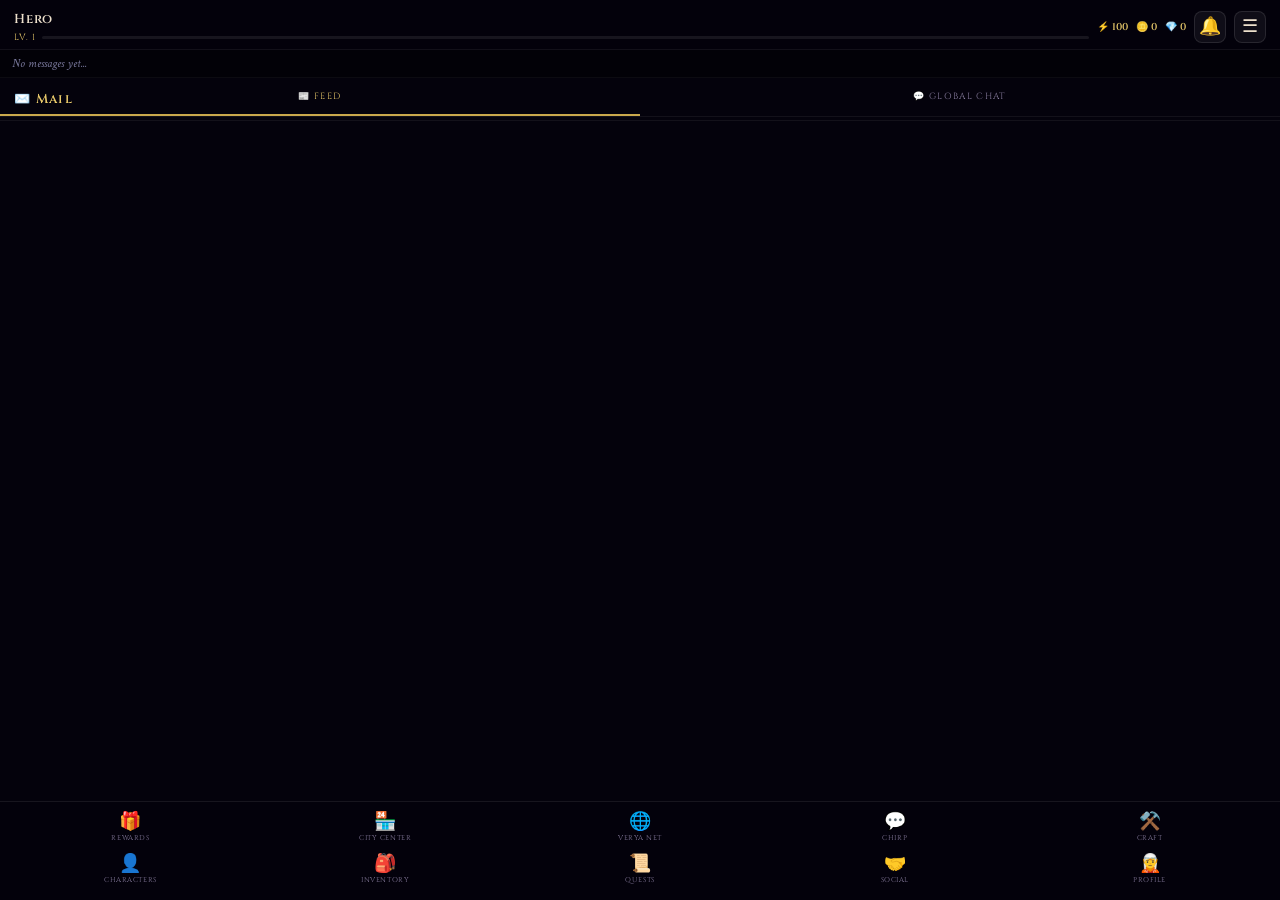
==== commit 3c29e893: "Add files via upload" ====
--- a/game.html
+++ b/game.html
@@ -9,71 +9,50 @@
 </head>
 <body>
 
-<!-- ═══════════════════════════════════════
-     ONBOARDING OVERLAY — shown before home
-     on first login only
-═══════════════════════════════════════ -->
+<!-- ONBOARDING OVERLAY -->
 <div id="onboarding-overlay" style="display:none">
-
-  <!-- Step 1: Gender -->
   <div class="ob-step" id="ob-step-gender" style="display:none">
     <div class="ob-title">Welcome to Verya</div>
     <div class="ob-sub">Who are you?</div>
     <div class="ob-gender-row">
-      <div class="ob-gender-card" onclick="obSelectGender('male')">
-        <div class="ob-gender-emoji">♂️</div>
-        <div class="ob-gender-label">Male</div>
-      </div>
-      <div class="ob-gender-card" onclick="obSelectGender('female')">
-        <div class="ob-gender-emoji">♀️</div>
-        <div class="ob-gender-label">Female</div>
-      </div>
-    </div>
-  </div>
-
-  <!-- Step 2: Starter Character -->
+      <div class="ob-gender-card" onclick="obSelectGender('male')"><div class="ob-gender-emoji">♂️</div><div class="ob-gender-label">Male</div></div>
+      <div class="ob-gender-card" onclick="obSelectGender('female')"><div class="ob-gender-emoji">♀️</div><div class="ob-gender-label">Female</div></div>
+    </div>
+  </div>
   <div class="ob-step" id="ob-step-character" style="display:none">
     <div class="ob-title">Your Starter Character</div>
     <div class="ob-char-card">
       <img class="ob-char-img" id="ob-char-img" src="" alt=""/>
       <div class="ob-char-info">
-        <div class="ob-char-name"  id="ob-char-name">Andrew</div>
-        <div class="ob-char-tier"  id="ob-char-tier">Free Starter · D Tier</div>
-        <div class="ob-char-desc"  id="ob-char-desc"></div>
+        <div class="ob-char-name" id="ob-char-name">Andrew</div>
+        <div class="ob-char-tier" id="ob-char-tier">Free Starter · D Tier</div>
+        <div class="ob-char-desc" id="ob-char-desc"></div>
       </div>
     </div>
     <button class="ob-btn" onclick="obConfirmCharacter()">Continue →</button>
   </div>
-
-  <!-- Step 3: Alignment -->
   <div class="ob-step" id="ob-step-alignment" style="display:none">
     <div class="ob-title">Choose Your Path</div>
     <div class="ob-sub">This decision shapes how you play Verya</div>
     <div class="ob-align-row">
       <div class="ob-align-card" data-align="criminal" onclick="obSelectAlignment('criminal')">
-        <img class="ob-align-img" src="assets/onboarding/criminal.jpg"
-             onerror="this.style.opacity='0.3'"/>
+        <img class="ob-align-img" src="assets/onboarding/criminal.jpg" onerror="this.style.opacity='0.3'"/>
         <div class="ob-align-name">🔴 Criminal</div>
         <div class="ob-align-desc">Power through crime. Earn stars. Rule through fear.</div>
       </div>
       <div class="ob-align-card" data-align="vigilante" onclick="obSelectAlignment('vigilante')">
-        <img class="ob-align-img" src="assets/onboarding/vigilante.jpg"
-             onerror="this.style.opacity='0.3'"/>
+        <img class="ob-align-img" src="assets/onboarding/vigilante.jpg" onerror="this.style.opacity='0.3'"/>
         <div class="ob-align-name">🔵 Vigilante</div>
         <div class="ob-align-desc">Fight for justice. Report criminals. Protect the city.</div>
       </div>
     </div>
     <div class="ob-align-warning" id="ob-align-warning" style="display:none"></div>
-    <button class="ob-btn" id="ob-align-confirm-btn" style="display:none"
-            onclick="obConfirmAlignment()">Confirm Choice</button>
+    <button class="ob-btn" id="ob-align-confirm-btn" style="display:none" onclick="obConfirmAlignment()">Confirm Choice</button>
     <button class="ob-back-btn" onclick="showStep('ob-step-character')">← Back</button>
   </div>
-
-</div>
-
-<!-- ═══════════════════════════════════════
-     MAIN SHELL
-═══════════════════════════════════════ -->
+</div>
+
+<!-- MAIN SHELL -->
 <div id="shell">
 
   <!-- TOP BAR -->
@@ -96,119 +75,371 @@
     </div>
   </div>
 
-  <!-- GLOBAL CHAT TICKER -->
-  <div id="chat-ticker">
-    <div id="chat-ticker-inner">Loading chat...</div>
-  </div>
-
-  <!-- PAGES — only one has class 'active' at a time -->
+  <!-- CHAT TICKER -->
+  <div id="chat-ticker"><div id="chat-ticker-inner">No messages yet...</div></div>
+
+  <!-- ═══ PAGES ═══ -->
   <div id="pages">
+
+    <!-- HOME — rendered by home.js -->
     <div class="page" id="page-home"></div>
-    <div class="page" id="page-city-center"></div>
-    <div class="page" id="page-verya-net"></div>
-    <div class="page" id="page-chirp"></div>
-    <div class="page" id="page-craft"></div>
-    <div class="page" id="page-characters"></div>
-    <div class="page" id="page-inventory"></div>
+
+    <!-- CITY CENTER -->
+    <div class="page" id="page-city-center">
+      <div class="page-title">🏙️ City Center</div>
+      <div class="city-page-sub">Shops, services and NPCs</div>
+      <div class="city-shop-list" id="city-center-list"></div>
+      <div id="shop-overlay" style="display:none;position:fixed;inset:0;z-index:200;background:var(--bg);flex-direction:column;">
+        <div class="shop-overlay-header"><button id="shop-overlay-back" style="font-size:22px;color:#8a7fa0;padding:8px;">‹</button><div id="shop-overlay-title" style="font-family:'Cinzel',serif;font-size:13px;font-weight:600;color:#e8c96a;flex:1;"></div></div>
+        <div id="shop-overlay-content" style="flex:1;overflow-y:auto;padding:16px;"></div>
+      </div>
+      <div id="npc-dialogue-overlay" style="display:none;position:fixed;inset:0;z-index:250;background:rgba(0,0,0,0.85);backdrop-filter:blur(12px);flex-direction:column;align-items:center;justify-content:flex-end;padding-bottom:32px;">
+        <div class="npc-d-card">
+          <div class="npc-d-top"><img id="npc-d-img" src="" alt="NPC" style="width:64px;height:64px;border-radius:12px;object-fit:cover;flex-shrink:0;" onerror="this.style.opacity='0.3'"/><div class="npc-d-info"><div id="npc-d-name" style="font-family:'Cinzel',serif;font-size:13px;font-weight:600;color:#e8c96a;margin-bottom:4px;"></div><div id="npc-d-text" style="font-family:'Crimson Text',serif;font-style:italic;font-size:14px;color:rgba(237,224,204,0.85);line-height:1.5;"></div></div></div>
+          <div id="npc-d-options"></div>
+          <button id="npc-d-back" style="font-family:'Cinzel',serif;font-size:10px;letter-spacing:0.15em;color:#8a7fa0;background:none;border:none;padding:8px 0;cursor:pointer;">← Back</button>
+        </div>
+      </div>
+      <div id="pachinko-overlay" style="display:none;position:fixed;inset:0;z-index:260;background:rgba(0,0,0,0.9);flex-direction:column;align-items:center;justify-content:center;gap:20px;padding:24px;">
+        <div class="pachinko-title">🎰 Pachinko</div>
+        <div id="pachinko-spinner" style="font-size:80px;">🎰</div>
+        <div id="pachinko-result" style="font-family:'Cinzel',serif;font-size:12px;letter-spacing:0.15em;color:#e8c96a;text-align:center;min-height:24px;"></div>
+        <button class="pachinko-spin-btn" onclick="spinPachinko()">Spin!</button>
+        <button id="pachinko-close" style="font-family:'Cinzel',serif;font-size:10px;letter-spacing:0.15em;color:#8a7fa0;background:none;border:none;cursor:pointer;">Close</button>
+      </div>
+    </div>
+
+    <!-- VERYA NET -->
+    <div class="page" id="page-verya-net">
+      <div class="page-title">🌐 Verya Net</div>
+      <div id="vnet-hub"></div>
+      <div id="vnet-overlay" style="display:none;position:fixed;inset:0;z-index:200;background:var(--bg);flex-direction:column;">
+        <div class="vnet-overlay-header"><button id="vnet-overlay-back" style="font-size:22px;color:#8a7fa0;background:rgba(255,255,255,0.05);border:1px solid rgba(255,255,255,0.1);border-radius:8px;width:36px;height:36px;display:flex;align-items:center;justify-content:center;">‹</button><div id="vnet-overlay-title" style="font-family:'Cinzel',serif;font-size:13px;font-weight:600;color:#e8c96a;flex:1;padding-left:12px;"></div></div>
+        <div id="vnet-overlay-content" style="flex:1;overflow-y:auto;padding:16px;"></div>
+      </div>
+    </div>
+
+    <!-- CHIRP -->
+    <div class="page" id="page-chirp">
+      <div class="chirp-tabs">
+        <div class="chirp-tab active" onclick="switchChirpTab('feed',this)">📰 Feed</div>
+        <div class="chirp-tab"       onclick="switchChirpTab('chat',this)">💬 Global Chat</div>
+      </div>
+      <div id="chirp-feed-panel" style="overflow-y:auto;padding:10px 14px 16px;">
+        <div id="chirp-feed-list"></div>
+      </div>
+      <div id="chirp-chat-panel" style="display:none;flex-direction:column;flex:1;overflow:hidden;">
+        <div id="chirp-chat-header" style="font-family:'Cinzel',serif;font-size:10px;letter-spacing:0.15em;text-transform:uppercase;color:#e8c96a;padding:12px 14px;border-bottom:1px solid rgba(255,255,255,0.06);flex-shrink:0;">Global Chat</div>
+        <div id="chirp-chat-messages" style="flex:1;overflow-y:auto;padding:10px 14px;display:flex;flex-direction:column;gap:10px;"></div>
+        <div id="chat-reply-bar" style="display:none;background:rgba(0,100,200,0.15);border-left:2px solid #00aaff;padding:6px 14px;font-family:'Crimson Text',serif;font-style:italic;font-size:12px;color:#8a7fa0;"></div>
+        <div class="chat-input-row">
+          <input id="chat-input" type="text" placeholder="Say something..." style="flex:1;padding:11px 14px;background:rgba(255,255,255,0.05);border:1px solid rgba(255,255,255,0.1);border-radius:24px;font-family:'Crimson Text',serif;font-size:14px;color:#ede0cc;outline:none;"/>
+          <button class="chat-send-btn" onclick="sendChatMsg()">➤</button>
+        </div>
+      </div>
+    </div>
+
+    <!-- CRAFT -->
+    <div class="page" id="page-craft">
+      <div class="page-title">⚒️ Crafting</div>
+      <div style="display:flex;gap:6px;padding:0 14px 10px;overflow-x:auto;scrollbar-width:none;" id="craft-cats"></div>
+      <div style="padding:0 14px 20px;" id="craft-list"></div>
+    </div>
+
+    <!-- CHARACTERS -->
+    <div class="page" id="page-characters">
+      <div class="page-title">👤 Characters</div>
+      <div class="char-grid" id="char-grid"></div>
+      <div id="char-detail-modal" style="display:none;position:fixed;inset:0;z-index:280;flex-direction:column;background-size:cover;background-position:top;">
+        <div class="cd-overlay"></div>
+        <div class="cd-content">
+          <button class="cd-back" onclick="document.getElementById('char-detail-modal').style.display='none'">‹</button>
+          <div class="cd-header">
+            <div class="cd-name"    id="cd-name"></div>
+            <div class="cd-tier"    id="cd-tier"></div>
+            <div class="cd-stars"   id="cd-stars"></div>
+            <div class="cd-barcode" id="cd-barcode"></div>
+          </div>
+          <div class="cd-ability-section">
+            <div class="cd-ability-label">ABILITY</div>
+            <div class="cd-ability-inner" id="cd-ability-inner"></div>
+          </div>
+          <div class="cd-stats-section">
+            <div class="cd-stats-label">STATS</div>
+            <div class="cd-stat-row"><span>Damage</span><span id="cd-dmg" style="color:#e8c96a;"></span></div>
+            <div class="cd-stat-row"><span>HP</span><span id="cd-hp" style="color:#e8c96a;"></span></div>
+            <div class="cd-stat-row"><span>Stamina</span><span id="cd-stamina" style="color:#e8c96a;"></span></div>
+          </div>
+          <div class="cd-action-section" id="cd-actions"></div>
+        </div>
+      </div>
+    </div>
+
+    <!-- INVENTORY -->
+    <div class="page" id="page-inventory">
+      <div class="page-title">🎒 Inventory</div>
+      <div class="inv-equip-section">
+        <div class="inv-equip-title">Equipped</div>
+        <div class="inv-diamond-grid">
+          <div class="inv-slot inv-slot-head"    id="eslot-head">    <div class="inv-slot-label">Head</div></div>
+          <div class="inv-slot inv-slot-weapon"  id="eslot-weapon">  <div class="inv-slot-label">Weapon</div></div>
+          <div class="inv-slot inv-slot-chest"   id="eslot-chest">   <div class="inv-slot-label">Chest</div></div>
+          <div class="inv-slot inv-slot-trinket" id="eslot-trinket"> <div class="inv-slot-label">Trinket</div></div>
+          <div class="inv-slot inv-slot-boots"   id="eslot-boots">   <div class="inv-slot-label">Boots</div></div>
+        </div>
+      </div>
+      <div class="inv-bag-title">Bag</div>
+      <div class="inv-bag-grid" id="inv-bag-grid"></div>
+      <div id="inv-empty-state" class="empty-state" style="display:none;">Your bag is empty.</div>
+      <div id="inv-modal-card" style="display:none;position:fixed;inset:0;z-index:280;background:rgba(0,0,0,0.8);backdrop-filter:blur(10px);align-items:center;justify-content:center;padding:20px;">
+        <div style="background:rgba(14,11,22,0.97);border:1px solid rgba(255,255,255,0.1);border-radius:20px;padding:24px;width:100%;max-width:360px;text-align:center;">
+          <div id="inv-modal-icon"   style="font-size:48px;margin-bottom:10px;"></div>
+          <div id="inv-modal-rarity" style="margin-bottom:6px;"></div>
+          <div id="inv-modal-name"   style="font-family:'Cinzel',serif;font-size:16px;font-weight:600;color:#e8c96a;margin-bottom:6px;"></div>
+          <div id="inv-modal-cat"    style="font-family:'Cinzel',serif;font-size:10px;letter-spacing:0.15em;color:#8a7fa0;margin-bottom:8px;"></div>
+          <div id="inv-modal-effect" style="font-family:'Crimson Text',serif;font-style:italic;font-size:14px;color:rgba(237,224,204,0.75);margin-bottom:8px;"></div>
+          <div id="inv-modal-lore"   style="font-family:'Crimson Text',serif;font-style:italic;font-size:12px;color:#8a7fa0;margin-bottom:16px;"></div>
+          <div style="display:flex;gap:10px;">
+            <button id="inv-modal-use"   style="flex:1;padding:12px;background:rgba(46,204,113,0.2);border:1px solid rgba(46,204,113,0.3);border-radius:10px;font-family:'Cinzel',serif;font-size:10px;letter-spacing:0.12em;color:#4ade80;cursor:pointer;"></button>
+            <button id="inv-modal-equip" style="flex:1;padding:12px;background:rgba(201,168,76,0.15);border:1px solid rgba(201,168,76,0.3);border-radius:10px;font-family:'Cinzel',serif;font-size:10px;letter-spacing:0.12em;color:#e8c96a;cursor:pointer;"></button>
+            <button id="inv-modal-close" onclick="document.getElementById('inv-modal-card').style.display='none'" style="flex:1;padding:12px;background:rgba(255,255,255,0.05);border:1px solid rgba(255,255,255,0.1);border-radius:10px;font-family:'Cinzel',serif;font-size:10px;letter-spacing:0.12em;color:#8a7fa0;cursor:pointer;">Close</button>
+          </div>
+        </div>
+      </div>
+    </div>
+
+    <!-- QUESTS — fully rendered by quests.js -->
     <div class="page" id="page-quests"></div>
-    <div class="page" id="page-social"></div>
-    <div class="page" id="page-profile"></div>
-    <div class="page" id="page-daily-login"></div>
-    <div class="page" id="page-map"></div>
-    <div class="page" id="page-special-missions"></div>
-    <div class="page" id="page-apartment"></div>
-    <div class="page" id="page-leaderboard"></div>
-    <div class="page" id="page-settings"></div>
-    <div class="page" id="page-mail"></div>
+
+    <!-- SOCIAL -->
+    <div class="page" id="page-social">
+      <div class="page-title">🤝 Social</div>
+      <div class="social-search-bar">
+        <input id="social-search-input" type="text" placeholder="Search player by hero name..." style="flex:1;padding:11px 14px;background:rgba(255,255,255,0.05);border:1px solid rgba(255,255,255,0.1);border-radius:12px;font-family:'Crimson Text',serif;font-size:14px;color:#ede0cc;outline:none;"/>
+        <button class="social-search-btn" onclick="searchPlayers()">Search</button>
+      </div>
+      <div id="social-search-results" style="padding:0 14px;"></div>
+      <div id="player-profile-modal" style="display:none;position:fixed;inset:0;z-index:280;background:var(--bg);flex-direction:column;overflow-y:auto;">
+        <div style="display:flex;align-items:center;padding:12px 14px;border-bottom:1px solid rgba(255,255,255,0.06);">
+          <button id="pp-close" style="font-size:22px;color:#8a7fa0;background:none;border:none;cursor:pointer;margin-right:8px;">‹</button>
+          <div style="font-family:'Cinzel',serif;font-size:13px;font-weight:600;color:#e8c96a;">Player Profile</div>
+        </div>
+        <div style="padding:20px;text-align:center;">
+          <div id="pp-portrait" style="width:80px;height:80px;font-size:48px;margin:0 auto 12px;"></div>
+          <div id="pp-name"  style="font-family:'Cinzel',serif;font-size:18px;font-weight:600;color:#e8c96a;margin-bottom:4px;"></div>
+          <div id="pp-level" style="font-family:'Cinzel',serif;font-size:10px;letter-spacing:0.15em;color:#8a7fa0;margin-bottom:4px;"></div>
+          <div id="pp-align" style="font-family:'Cinzel',serif;font-size:10px;letter-spacing:0.1em;color:#8a7fa0;margin-bottom:4px;"></div>
+          <div id="pp-guild" style="font-family:'Cinzel',serif;font-size:10px;letter-spacing:0.1em;color:#8a7fa0;margin-bottom:16px;"></div>
+          <div class="profile-action-btns">
+            <button class="profile-action-btn attack" id="pp-attack-btn">⚡ Attack</button>
+            <button class="profile-action-btn mail"   id="pp-mail-btn">✉️ Mail</button>
+            <button class="profile-action-btn friend" id="pp-friend-btn">+ Friend</button>
+          </div>
+        </div>
+      </div>
+    </div>
+
+    <!-- PROFILE -->
+    <div class="page" id="page-profile">
+      <div class="page-title">🧝 Profile</div>
+      <div style="padding:0 14px 20px;">
+        <div style="background:rgba(14,11,22,0.9);border:1px solid rgba(255,255,255,0.1);border-radius:16px;padding:16px;margin-bottom:14px;">
+          <div style="display:flex;align-items:center;gap:14px;">
+            <div id="prf-avatar" style="font-size:48px;flex-shrink:0;">⚔️</div>
+            <div style="flex:1;">
+              <div id="prf-hero-name"  style="font-family:'Cinzel',serif;font-size:16px;font-weight:600;color:#e8c96a;margin-bottom:3px;"></div>
+              <div id="prf-soul-class" style="font-family:'Cinzel',serif;font-size:10px;letter-spacing:0.15em;color:#8a7fa0;margin-bottom:6px;"></div>
+              <div style="display:flex;gap:6px;flex-wrap:wrap;">
+                <div id="prf-badge-level" style="font-family:'Cinzel',serif;font-size:9px;letter-spacing:0.12em;background:rgba(201,168,76,0.1);border:1px solid rgba(201,168,76,0.25);border-radius:6px;padding:2px 8px;color:#e8c96a;"></div>
+                <div id="prf-badge-zone"  style="font-family:'Cinzel',serif;font-size:9px;letter-spacing:0.1em;background:rgba(255,255,255,0.05);border:1px solid rgba(255,255,255,0.1);border-radius:6px;padding:2px 8px;color:#8a7fa0;"></div>
+              </div>
+            </div>
+          </div>
+        </div>
+        <div style="background:rgba(14,11,22,0.9);border:1px solid rgba(255,255,255,0.07);border-radius:14px;padding:14px;margin-bottom:14px;">
+          <div style="font-family:'Cinzel',serif;font-size:9px;letter-spacing:0.2em;text-transform:uppercase;color:#8a7fa0;margin-bottom:8px;">Experience</div>
+          <div style="height:8px;background:rgba(255,255,255,0.07);border-radius:5px;overflow:hidden;margin-bottom:6px;"><div id="prf-xp-fill" style="height:100%;background:linear-gradient(90deg,#c9a84c,#e8c96a);border-radius:5px;width:0%;transition:width 0.5s;"></div></div>
+          <div id="prf-xp-val"  style="font-family:'Cinzel',serif;font-size:10px;letter-spacing:0.08em;color:#8a7fa0;"></div>
+          <div id="prf-xp-next" style="font-family:'Cinzel',serif;font-size:9px;color:#8a7fa0;margin-top:3px;"></div>
+        </div>
+        <div style="background:rgba(14,11,22,0.9);border:1px solid rgba(255,255,255,0.07);border-radius:14px;padding:14px;margin-bottom:14px;">
+          <div style="font-family:'Cinzel',serif;font-size:9px;letter-spacing:0.2em;text-transform:uppercase;color:#8a7fa0;margin-bottom:10px;">Vitals</div>
+          <div style="display:flex;flex-direction:column;gap:8px;">
+            <div style="display:flex;align-items:center;gap:8px;"><span style="font-family:'Cinzel',serif;font-size:9px;color:#2ecc71;width:22px;">HP</span><div style="flex:1;height:8px;background:rgba(255,255,255,0.07);border-radius:5px;overflow:hidden;"><div id="prf-hp-fill" style="height:100%;background:linear-gradient(90deg,#1a8449,#2ecc71);border-radius:5px;width:100%;"></div></div><span id="prf-hp-val" style="font-family:'Cinzel',serif;font-size:9px;color:#8a7fa0;min-width:56px;text-align:right;"></span></div>
+            <div style="display:flex;align-items:center;gap:8px;"><span style="font-family:'Cinzel',serif;font-size:9px;color:#3498db;width:22px;">MP</span><div style="flex:1;height:8px;background:rgba(255,255,255,0.07);border-radius:5px;overflow:hidden;"><div id="prf-mp-fill" style="height:100%;background:linear-gradient(90deg,#1a4d8a,#3498db);border-radius:5px;width:100%;"></div></div><span id="prf-mp-val" style="font-family:'Cinzel',serif;font-size:9px;color:#8a7fa0;min-width:56px;text-align:right;"></span></div>
+            <div style="display:flex;align-items:center;gap:8px;"><span style="font-family:'Cinzel',serif;font-size:9px;color:#3df0f0;width:22px;">ST</span><div style="flex:1;height:8px;background:rgba(255,255,255,0.07);border-radius:5px;overflow:hidden;"><div id="prf-st-fill" style="height:100%;background:linear-gradient(90deg,#0e6464,#3df0f0);border-radius:5px;width:100%;"></div></div><span id="prf-st-val" style="font-family:'Cinzel',serif;font-size:9px;color:#8a7fa0;min-width:56px;text-align:right;"></span></div>
+          </div>
+        </div>
+        <div style="background:rgba(14,11,22,0.9);border:1px solid rgba(255,255,255,0.07);border-radius:14px;padding:14px;margin-bottom:14px;">
+          <div style="font-family:'Cinzel',serif;font-size:9px;letter-spacing:0.2em;text-transform:uppercase;color:#8a7fa0;margin-bottom:10px;">Combat Stats</div>
+          <div style="display:flex;flex-direction:column;gap:6px;">
+            <div style="display:flex;justify-content:space-between;font-family:'Cinzel',serif;font-size:11px;padding:4px 0;border-bottom:1px solid rgba(255,255,255,0.04);"><span>Strength</span><span id="prf-str-val" style="color:#e8c96a;"></span></div>
+            <div style="display:flex;justify-content:space-between;font-family:'Cinzel',serif;font-size:11px;padding:4px 0;border-bottom:1px solid rgba(255,255,255,0.04);"><span>Agility</span><span id="prf-agi-val" style="color:#e8c96a;"></span></div>
+            <div style="display:flex;justify-content:space-between;font-family:'Cinzel',serif;font-size:11px;padding:4px 0;border-bottom:1px solid rgba(255,255,255,0.04);"><span>Intelligence</span><span id="prf-int-val" style="color:#e8c96a;"></span></div>
+            <div style="display:flex;justify-content:space-between;font-family:'Cinzel',serif;font-size:11px;padding:4px 0;border-bottom:1px solid rgba(255,255,255,0.04);"><span>Endurance</span><span id="prf-end-val" style="color:#e8c96a;"></span></div>
+            <div style="display:flex;justify-content:space-between;font-family:'Cinzel',serif;font-size:11px;padding:4px 0;"><span>Luck</span><span id="prf-lck-val" style="color:#e8c96a;"></span></div>
+          </div>
+        </div>
+        <div style="background:rgba(14,11,22,0.9);border:1px solid rgba(255,255,255,0.07);border-radius:14px;padding:14px;margin-bottom:14px;">
+          <div style="font-family:'Cinzel',serif;font-size:9px;letter-spacing:0.2em;text-transform:uppercase;color:#8a7fa0;margin-bottom:10px;">Battle Record</div>
+          <div style="display:grid;grid-template-columns:1fr 1fr;gap:10px;">
+            <div style="text-align:center;"><div id="prf-rec-kills"  style="font-family:'Cinzel',serif;font-size:22px;font-weight:700;color:#e8c96a;"></div><div style="font-family:'Cinzel',serif;font-size:8px;letter-spacing:0.12em;color:#8a7fa0;">KILLS</div></div>
+            <div style="text-align:center;"><div id="prf-rec-bosses" style="font-family:'Cinzel',serif;font-size:22px;font-weight:700;color:#e8c96a;"></div><div style="font-family:'Cinzel',serif;font-size:8px;letter-spacing:0.12em;color:#8a7fa0;">BOSSES</div></div>
+            <div style="text-align:center;"><div id="prf-rec-zones"  style="font-family:'Cinzel',serif;font-size:22px;font-weight:700;color:#e8c96a;"></div><div style="font-family:'Cinzel',serif;font-size:8px;letter-spacing:0.12em;color:#8a7fa0;">ZONES</div></div>
+            <div style="text-align:center;"><div id="prf-rec-gold"   style="font-family:'Cinzel',serif;font-size:22px;font-weight:700;color:#e8c96a;"></div><div style="font-family:'Cinzel',serif;font-size:8px;letter-spacing:0.12em;color:#8a7fa0;">GOLD</div></div>
+          </div>
+        </div>
+        <div id="prf-corruption-glow" style="background:rgba(14,11,22,0.9);border:1px solid rgba(255,255,255,0.07);border-radius:14px;padding:14px;margin-bottom:14px;">
+          <div style="font-family:'Cinzel',serif;font-size:9px;letter-spacing:0.2em;text-transform:uppercase;color:#8a7fa0;margin-bottom:10px;">Corruption</div>
+          <div style="display:flex;align-items:center;gap:12px;margin-bottom:10px;">
+            <div id="prf-corr-icon" style="font-size:36px;"></div>
+            <div><div id="prf-corr-rank" style="font-family:'Cinzel',serif;font-size:13px;font-weight:600;color:#e8c96a;margin-bottom:2px;"></div><div id="prf-corr-tier" style="font-family:'Cinzel',serif;font-size:9px;color:#8a7fa0;margin-bottom:2px;"></div><div id="prf-corr-bosses" style="font-family:'Cinzel',serif;font-size:9px;color:#8a7fa0;"></div></div>
+          </div>
+          <div id="prf-corr-bar" style="display:flex;gap:3px;margin-bottom:8px;"></div>
+          <div id="prf-corr-next" style="font-family:'Crimson Text',serif;font-style:italic;font-size:12px;color:#8a7fa0;"></div>
+        </div>
+        <div id="prf-avatar-ring" style="--ring-color:#c9a84c;">
+          <button id="prf-avatar-btn" style="width:100%;padding:12px;background:rgba(255,255,255,0.04);border:1px solid rgba(255,255,255,0.1);border-radius:12px;font-family:'Cinzel',serif;font-size:10px;letter-spacing:0.15em;color:#8a7fa0;cursor:pointer;margin-bottom:8px;">Change Avatar</button>
+          <div id="prf-avatar-picker" style="display:none;background:rgba(14,11,22,0.95);border:1px solid rgba(255,255,255,0.1);border-radius:14px;padding:14px;margin-bottom:14px;"><div id="prf-avatar-grid" style="display:grid;grid-template-columns:repeat(6,1fr);gap:8px;"></div></div>
+        </div>
+        <div style="background:rgba(14,11,22,0.9);border:1px solid rgba(255,255,255,0.07);border-radius:14px;padding:14px;margin-bottom:20px;">
+          <div style="font-family:'Cinzel',serif;font-size:9px;letter-spacing:0.2em;text-transform:uppercase;color:#8a7fa0;margin-bottom:10px;">Zone Progress</div>
+          <div id="prf-zones-list"></div>
+        </div>
+      </div>
+    </div>
+
+    <!-- DAILY LOGIN -->
+    <div class="page" id="page-daily-login">
+      <div class="page-title">🎁 Daily Rewards</div>
+      <div class="daily-yin-section">
+        <img class="yin-img" src="assets/citycenter/npcs/npc-yin.jpg" alt="Yin" onerror="this.style.opacity='0.3'"/>
+        <div class="yin-greeting">Welcome back! 🙂</div>
+      </div>
+      <div class="daily-streak-info" id="daily-streak"></div>
+      <div class="daily-grid" id="daily-grid"></div>
+    </div>
+
+    <!-- MAP -->
+    <div class="page" id="page-map">
+      <div class="map-header">
+        <div class="map-title">🗺️ World Map</div>
+        <div class="map-sub">Travel to any unlocked zone</div>
+      </div>
+      <div class="zone-list" id="zone-list"></div>
+    </div>
+
+    <!-- SPECIAL MISSIONS -->
+    <div class="page" id="page-special-missions">
+      <div class="page-title">📋 Special Missions</div>
+      <div class="sm-npc-list" id="sm-npc-list"></div>
+      <div id="sm-mission-overlay" style="display:none;position:fixed;inset:0;z-index:250;background:var(--bg);flex-direction:column;overflow-y:auto;">
+        <div class="sm-m-header" style="display:flex;align-items:center;gap:12px;padding:14px;border-bottom:1px solid rgba(255,255,255,0.06);">
+          <button id="sm-mission-back" style="font-size:22px;color:#8a7fa0;background:none;border:none;cursor:pointer;">‹</button>
+          <div style="font-family:'Cinzel',serif;font-size:13px;font-weight:600;color:#e8c96a;flex:1;">Mission</div>
+        </div>
+        <div class="sm-m-npc-top">
+          <img id="sm-m-npc-img" src="" alt="NPC" onerror="this.style.opacity='0.3'"/>
+          <div><div id="sm-m-npc-name"></div><div id="sm-m-npc-dial"></div></div>
+        </div>
+        <div id="sm-m-quest-list"></div>
+      </div>
+    </div>
+
+    <!-- APARTMENT -->
+    <div class="page" id="page-apartment">
+      <div id="apt-content"></div>
+      <div id="vault-overlay" style="display:none;position:fixed;inset:0;z-index:250;background:var(--bg);flex-direction:column;">
+        <div class="vault-header"><div class="vault-title">🗄️ Vault</div><span id="vault-capacity"></span><button id="vault-close" style="font-size:22px;color:#8a7fa0;background:none;border:none;cursor:pointer;">✕</button></div>
+        <div id="vault-grid" style="display:grid;grid-template-columns:repeat(4,1fr);gap:8px;padding:16px;overflow-y:auto;flex:1;"></div>
+      </div>
+      <div id="studio-overlay" style="display:none;position:fixed;inset:0;z-index:250;background:var(--bg);flex-direction:column;overflow-y:auto;">
+        <div class="studio-header"><div class="studio-title">🎵 Studio</div><button id="studio-close" style="font-size:22px;color:#8a7fa0;background:none;border:none;cursor:pointer;">✕</button></div>
+        <div id="studio-npc" class="studio-npc-section"></div>
+        <div id="studio-npc-opts"></div>
+        <div class="studio-tracks-title">Tracks</div>
+        <div id="studio-tracks"></div>
+      </div>
+    </div>
+
+    <!-- LEADERBOARD -->
+    <div class="page" id="page-leaderboard">
+      <div class="page-title">🏆 Leaderboard</div>
+      <div class="lb-cats" id="lb-cats"></div>
+      <div id="lb-list"></div>
+    </div>
+
+    <!-- SETTINGS -->
+    <div class="page" id="page-settings">
+      <div class="page-title">⚙️ Settings</div>
+      <div id="settings-content"></div>
+    </div>
+
+    <!-- MAIL -->
+    <div class="page" id="page-mail">
+      <div class="mail-header"><div class="mail-title">✉️ Mail</div></div>
+      <div id="mail-inbox"></div>
+      <div id="mail-conversation" style="display:none;flex-direction:column;position:absolute;inset:0;background:var(--bg);">
+        <div class="conv-header" style="display:flex;align-items:center;padding:12px 14px;border-bottom:1px solid rgba(255,255,255,0.06);">
+          <button id="conv-back" style="font-size:22px;color:#8a7fa0;background:none;border:none;cursor:pointer;margin-right:8px;">‹</button>
+          <div id="conv-title" style="font-family:'Cinzel',serif;font-size:13px;font-weight:600;color:#e8c96a;flex:1;">Conversation</div>
+        </div>
+        <div id="conv-messages" style="flex:1;overflow-y:auto;padding:10px 14px;display:flex;flex-direction:column;gap:10px;"></div>
+        <div class="conv-input-row" style="display:flex;gap:8px;padding:10px 14px 14px;border-top:1px solid rgba(255,255,255,0.06);">
+          <input id="conv-input" type="text" placeholder="Type a message..." style="flex:1;padding:11px 14px;background:rgba(255,255,255,0.05);border:1px solid rgba(255,255,255,0.1);border-radius:24px;font-family:'Crimson Text',serif;font-size:14px;color:#ede0cc;outline:none;"/>
+          <button class="conv-send-btn" onclick="sendMail()">➤</button>
+        </div>
+      </div>
+    </div>
+
+    <!-- GUILDS — fully rendered by guilds.js -->
     <div class="page" id="page-guilds"></div>
+
+    <!-- SKILL TREE — fully rendered by skilltree.js -->
     <div class="page" id="page-skill-tree"></div>
-  </div>
-
-  <!-- BOTTOM NAV — two rows exactly like image 2 -->
+
+  </div>
+
+  <!-- BOTTOM NAV -->
   <nav id="bottom-nav">
     <div class="nav-row">
-      <button class="nav-btn" data-page="daily-login">
-        <span class="nav-icon">🎁</span>
-        <span class="nav-label">Rewards</span>
-      </button>
-      <button class="nav-btn" data-page="city-center">
-        <span class="nav-icon">🏪</span>
-        <span class="nav-label">City Center</span>
-      </button>
-      <button class="nav-btn" data-page="verya-net">
-        <span class="nav-icon">🌐</span>
-        <span class="nav-label">Verya Net</span>
-      </button>
-      <button class="nav-btn" data-page="chirp">
-        <span class="nav-icon">💬</span>
-        <span class="nav-label">Chirp</span>
-      </button>
-      <button class="nav-btn" data-page="craft">
-        <span class="nav-icon">⚒️</span>
-        <span class="nav-label">Craft</span>
-      </button>
+      <button class="nav-btn" data-page="daily-login"><span class="nav-icon">🎁</span><span class="nav-label">Rewards</span></button>
+      <button class="nav-btn" data-page="city-center"><span class="nav-icon">🏪</span><span class="nav-label">City Center</span></button>
+      <button class="nav-btn" data-page="verya-net"><span class="nav-icon">🌐</span><span class="nav-label">Verya Net</span></button>
+      <button class="nav-btn" data-page="chirp"><span class="nav-icon">💬</span><span class="nav-label">Chirp</span></button>
+      <button class="nav-btn" data-page="craft"><span class="nav-icon">⚒️</span><span class="nav-label">Craft</span></button>
     </div>
     <div class="nav-row">
-      <button class="nav-btn" data-page="characters">
-        <span class="nav-icon">👤</span>
-        <span class="nav-label">Characters</span>
-      </button>
-      <button class="nav-btn" data-page="inventory">
-        <span class="nav-icon">🎒</span>
-        <span class="nav-label">Inventory</span>
-      </button>
-      <button class="nav-btn" data-page="quests">
-        <span class="nav-icon">📜</span>
-        <span class="nav-label">Quests</span>
-      </button>
-      <button class="nav-btn" data-page="social">
-        <span class="nav-icon">🤝</span>
-        <span class="nav-label">Social</span>
-      </button>
-      <button class="nav-btn active" data-page="profile">
-        <span class="nav-icon">🧝</span>
-        <span class="nav-label">Profile</span>
-      </button>
+      <button class="nav-btn" data-page="characters"><span class="nav-icon">👤</span><span class="nav-label">Characters</span></button>
+      <button class="nav-btn" data-page="inventory"><span class="nav-icon">🎒</span><span class="nav-label">Inventory</span></button>
+      <button class="nav-btn" data-page="quests"><span class="nav-icon">📜</span><span class="nav-label">Quests</span></button>
+      <button class="nav-btn" data-page="social"><span class="nav-icon">🤝</span><span class="nav-label">Social</span></button>
+      <button class="nav-btn" data-page="profile"><span class="nav-icon">🧝</span><span class="nav-label">Profile</span></button>
     </div>
   </nav>
 
 </div>
 
-<!-- ═══════════════════════════════════════
-     HAMBURGER MENU
-═══════════════════════════════════════ -->
+<!-- HAMBURGER MENU — includes Home button -->
 <div id="hamburger-menu">
   <div class="hm-panel">
     <button id="hamburger-close" class="hm-close">✕</button>
-    <div class="hm-item" onclick="goToPage('leaderboard');document.getElementById('hamburger-menu').classList.remove('open')">
-      <span>🏆</span> Leaderboard
-    </div>
-    <div class="hm-item" onclick="goToPage('guilds');document.getElementById('hamburger-menu').classList.remove('open')">
-      <span>🏛️</span> Guilds
-    </div>
-    <div class="hm-item" onclick="goToPage('skill-tree');document.getElementById('hamburger-menu').classList.remove('open')">
-      <span>🌳</span> Skill Tree
-    </div>
-    <div class="hm-item" onclick="goToPage('settings');document.getElementById('hamburger-menu').classList.remove('open')">
-      <span>⚙️</span> Settings
-    </div>
-    <div class="hm-item hm-danger" onclick="doLogout()">
-      <span>🚪</span> Log Out
-    </div>
-  </div>
-</div>
-
-<!-- ═══════════════════════════════════════
-     NOTIFICATION PANEL
-═══════════════════════════════════════ -->
+    <div class="hm-item" onclick="goToPage('home');document.getElementById('hamburger-menu').classList.remove('open')"><span>🏠</span> Home</div>
+    <div class="hm-item" onclick="goToPage('leaderboard');document.getElementById('hamburger-menu').classList.remove('open')"><span>🏆</span> Leaderboard</div>
+    <div class="hm-item" onclick="goToPage('guilds');document.getElementById('hamburger-menu').classList.remove('open')"><span>🏛️</span> Guilds</div>
+    <div class="hm-item" onclick="goToPage('skill-tree');document.getElementById('hamburger-menu').classList.remove('open')"><span>🌳</span> Skill Tree</div>
+    <div class="hm-item" onclick="goToPage('settings');document.getElementById('hamburger-menu').classList.remove('open')"><span>⚙️</span> Settings</div>
+    <div class="hm-item hm-danger" onclick="doLogout()"><span>🚪</span> Log Out</div>
+  </div>
+</div>
+
+<!-- NOTIFICATION PANEL -->
 <div id="notif-panel">
   <div class="notif-header">Notifications</div>
   <div id="notif-list"><div class="notif-empty">No notifications yet.</div></div>
 </div>
 
-<!-- ═══════════════════════════════════════
-     SHARED MODAL
-═══════════════════════════════════════ -->
+<!-- SHARED MODAL -->
 <div id="modal">
   <div class="modal-card">
     <div class="modal-emoji"  id="modal-emoji">❓</div>
@@ -225,14 +456,10 @@
   </div>
 </div>
 
-<!-- ═══════════════════════════════════════
-     TOAST
-═══════════════════════════════════════ -->
+<!-- TOAST -->
 <div id="toast"></div>
 
-<!-- ═══════════════════════════════════════
-     PLAYER TAP POPUP (block/report)
-═══════════════════════════════════════ -->
+<!-- PLAYER TAP POPUP -->
 <div id="player-tap-popup" style="display:none">
   <div class="ptap-card">
     <div class="ptap-name" id="ptap-name">Player</div>
@@ -241,13 +468,11 @@
       <button id="ptap-block">🚫 Block</button>
       <button id="ptap-report">🚨 Report</button>
     </div>
-    <button id="ptap-close" class="ptap-close">✕</button>
-  </div>
-</div>
-
-<!-- ═══════════════════════════════════════
-     PVP WARNING MODAL
-═══════════════════════════════════════ -->
+    <button class="ptap-close" id="ptap-close">✕</button>
+  </div>
+</div>
+
+<!-- PVP WARNING -->
 <div id="pvp-warning-modal" style="display:none">
   <div class="pvp-warn-card">
     <div class="pvp-warn-title">⚠️ PVP Protection Active</div>
@@ -259,84 +484,84 @@
   </div>
 </div>
 
-<!-- Entry point -->
+<!-- COMBAT OVERLAY -->
+<div id="combat-overlay">
+  <canvas id="combat-canvas"></canvas>
+  <div id="combat-crit-flash"></div>
+  <div class="combat-ui">
+    <div class="combat-topbar">
+      <div id="combat-zone-label">Zone</div>
+      <button id="combat-forfeit-btn">🏳️ Forfeit</button>
+    </div>
+    <div class="combat-enemy-section">
+      <div class="combat-enemy-emoji" id="combat-enemy-emoji">💀</div>
+      <div class="combat-enemy-name"  id="combat-enemy-name">Enemy</div>
+      <div class="combat-enemy-hp-wrap">
+        <div class="combat-enemy-hp-fill" id="combat-enemy-hp-fill" style="width:100%"></div>
+        <div class="combat-enemy-hp-text" id="combat-enemy-hp-text">100/100</div>
+      </div>
+    </div>
+    <div class="combat-log" id="combat-log"></div>
+    <div class="combat-timing-section">
+      <div class="combat-timing-label">Tap the green zone!</div>
+      <div class="combat-timing-bar" id="combat-timing-bar">
+        <div class="timing-red-left"></div><div class="timing-yellow-left"></div>
+        <div class="timing-green"></div>
+        <div class="timing-yellow-right"></div><div class="timing-red-right"></div>
+        <div class="combat-pin" id="combat-pin"></div>
+      </div>
+    </div>
+    <div class="combat-player-bars">
+      <div class="combat-bar-row">
+        <span class="combat-bar-lbl" style="color:#2ecc71">HP</span>
+        <div class="combat-bar-track"><div class="combat-bar-fill hp" id="combat-hp-fill" style="width:100%"></div></div>
+        <span class="combat-bar-val" id="combat-hp-val">100/100</span>
+      </div>
+      <div class="combat-bar-row">
+        <span class="combat-bar-lbl" style="color:#3498db">MP</span>
+        <div class="combat-bar-track"><div class="combat-bar-fill mp" id="combat-mp-fill" style="width:100%"></div></div>
+        <span class="combat-bar-val" id="combat-mp-val">50/50</span>
+      </div>
+    </div>
+    <div class="combat-bottom-row">
+      <div class="combat-ability-slots">
+        <div class="combat-ability-slot empty" id="combat-ability-1"></div>
+        <div class="combat-ability-slot empty" id="combat-ability-2"></div>
+      </div>
+      <button class="combat-skill-btn" id="combat-skill-btn">🔮 Skill</button>
+      <div class="combat-quick-slots">
+        <div class="combat-quick-slot" id="quick-slot-1"></div>
+        <div class="combat-quick-slot" id="quick-slot-2"></div>
+        <div class="combat-quick-slot" id="quick-slot-3"></div>
+      </div>
+    </div>
+  </div>
+  <div id="combat-result">
+    <div id="result-emoji">🏆</div>
+    <div id="result-title" class="result-title">Victory!</div>
+    <div id="result-rewards"></div>
+    <button id="result-btn" class="result-btn">Continue</button>
+  </div>
+</div>
+
 <script type="module" src="js/main.js"></script>
 
-  <!-- ═══ COMBAT OVERLAY ═══ -->
-  <div id="combat-overlay">
-    <canvas id="combat-canvas"></canvas>
-    <div id="combat-crit-flash"></div>
-    <div class="combat-ui">
-      <div class="combat-topbar">
-        <div id="combat-zone-label">Zone</div>
-        <button id="combat-forfeit-btn">🏳️ Forfeit</button>
-      </div>
-      <div class="combat-enemy-section">
-        <div class="combat-enemy-emoji" id="combat-enemy-emoji">💀</div>
-        <div class="combat-enemy-name"  id="combat-enemy-name">Enemy</div>
-        <div class="combat-enemy-hp-wrap">
-          <div class="combat-enemy-hp-fill" id="combat-enemy-hp-fill" style="width:100%"></div>
-          <div class="combat-enemy-hp-text" id="combat-enemy-hp-text">100/100</div>
-        </div>
-      </div>
-      <div class="combat-log" id="combat-log"></div>
-      <!-- TIMING BAR -->
-      <div class="combat-timing-section">
-        <div class="combat-timing-label">Tap the green zone!</div>
-        <div class="combat-timing-bar" id="combat-timing-bar">
-          <div class="timing-red-left"></div>
-          <div class="timing-yellow-left"></div>
-          <div class="timing-green"></div>
-          <div class="timing-yellow-right"></div>
-          <div class="timing-red-right"></div>
-          <div class="combat-pin" id="combat-pin"></div>
-        </div>
-      </div>
-      <!-- PLAYER BARS -->
-      <div class="combat-player-bars">
-        <div class="combat-bar-row">
-          <span class="combat-bar-lbl" style="color:#2ecc71">HP</span>
-          <div class="combat-bar-track"><div class="combat-bar-fill hp" id="combat-hp-fill" style="width:100%"></div></div>
-          <span class="combat-bar-val" id="combat-hp-val">100/100</span>
-        </div>
-        <div class="combat-bar-row">
-          <span class="combat-bar-lbl" style="color:#3498db">MP</span>
-          <div class="combat-bar-track"><div class="combat-bar-fill mp" id="combat-mp-fill" style="width:100%"></div></div>
-          <span class="combat-bar-val" id="combat-mp-val">50/50</span>
-        </div>
-      </div>
-      <!-- BOTTOM ROW: abilities + quick items -->
-      <div class="combat-bottom-row">
-        <div class="combat-ability-slots">
-          <div class="combat-ability-slot empty" id="combat-ability-1"></div>
-          <div class="combat-ability-slot empty" id="combat-ability-2"></div>
-        </div>
-        <button class="combat-skill-btn" id="combat-skill-btn">🔮 Skill</button>
-        <div class="combat-quick-slots">
-          <div class="combat-quick-slot" id="quick-slot-1"></div>
-          <div class="combat-quick-slot" id="quick-slot-2"></div>
-          <div class="combat-quick-slot" id="quick-slot-3"></div>
-        </div>
-      </div>
-    </div>
-    <!-- RESULT -->
-    <div id="combat-result">
-      <div id="result-emoji">🏆</div>
-      <div id="result-title" class="result-title">Victory!</div>
-      <div id="result-rewards"></div>
-      <div id="result-drop" style="display:none"></div>
-      <button id="result-btn" class="result-btn">Continue</button>
-    </div>
-  </div>
-
 <script>
-/* Logout */
 async function doLogout() {
-  const { getAuth, signOut } = await import('https://www.gstatic.com/firebasejs/10.12.0/firebase-auth.js');
-  const { initializeApp }    = await import('https://www.gstatic.com/firebasejs/10.12.0/firebase-app.js');
-  try { await signOut(getAuth()); } catch(e) {}
+  try {
+    const { getAuth, signOut } = await import('https://www.gstatic.com/firebasejs/10.12.0/firebase-auth.js');
+    await signOut(getAuth());
+  } catch(e) {}
   window.location.href = 'index.html';
 }
+function switchChirpTab(tab, el) {
+  document.querySelectorAll('.chirp-tab').forEach(t => t.classList.remove('active'));
+  el.classList.add('active');
+  document.getElementById('chirp-feed-panel').style.display = tab === 'feed' ? '' : 'none';
+  const cp = document.getElementById('chirp-chat-panel');
+  cp.style.display = tab === 'chat' ? 'flex' : 'none';
+  if (tab === 'chat' && window.startGlobalChat) window.startGlobalChat();
+}
 </script>
 
 </body>
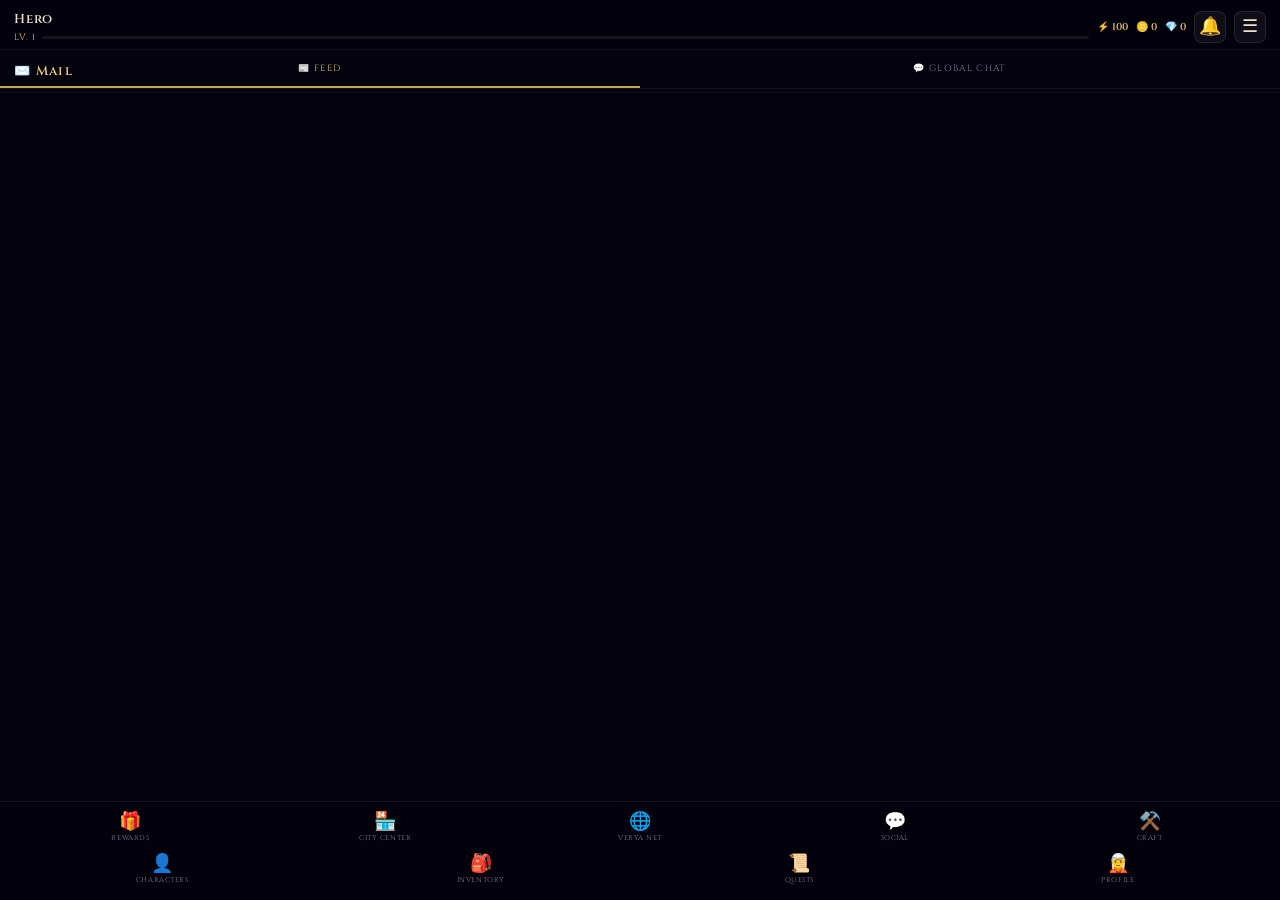
==== commit 1daf960b: "Add files via upload" ====
--- a/game.html
+++ b/game.html
@@ -11,6 +11,17 @@
 
 <!-- ONBOARDING OVERLAY -->
 <div id="onboarding-overlay" style="display:none">
+
+  <!-- Step 0: Welcome screen — shown before onboarding steps -->
+  <div class="ob-step" id="ob-step-welcome" style="display:none;position:relative;">
+    <canvas id="ob-welcome-canvas" style="position:absolute;inset:0;width:100%;height:100%;pointer-events:none;z-index:0;"></canvas>
+    <div style="position:relative;z-index:1;display:flex;flex-direction:column;align-items:center;gap:20px;padding:40px 28px;text-align:center;width:100%;">
+      <div class="ob-title" style="font-size:32px;">VERYA</div>
+      <div class="ob-sub" style="font-size:16px;line-height:1.6;">You have entered a corrupted world.<br/>Your choices will define you.</div>
+      <div style="font-family:'Cinzel',serif;font-size:10px;letter-spacing:0.2em;text-transform:uppercase;color:rgba(201,168,76,0.6);margin:8px 0;">Welcome, <span id="ob-welcome-name" style="color:#e8c96a;"></span></div>
+      <button class="ob-btn" onclick="obBegin()" style="margin-top:16px;font-size:13px;letter-spacing:0.3em;">⚔️ BEGIN YOUR JOURNEY</button>
+    </div>
+  </div>
   <div class="ob-step" id="ob-step-gender" style="display:none">
     <div class="ob-title">Welcome to Verya</div>
     <div class="ob-sub">Who are you?</div>
@@ -75,8 +86,6 @@
     </div>
   </div>
 
-  <!-- CHAT TICKER -->
-  <div id="chat-ticker"><div id="chat-ticker-inner">No messages yet...</div></div>
 
   <!-- ═══ PAGES ═══ -->
   <div id="pages">
@@ -406,14 +415,13 @@
       <button class="nav-btn" data-page="daily-login"><span class="nav-icon">🎁</span><span class="nav-label">Rewards</span></button>
       <button class="nav-btn" data-page="city-center"><span class="nav-icon">🏪</span><span class="nav-label">City Center</span></button>
       <button class="nav-btn" data-page="verya-net"><span class="nav-icon">🌐</span><span class="nav-label">Verya Net</span></button>
-      <button class="nav-btn" data-page="chirp"><span class="nav-icon">💬</span><span class="nav-label">Chirp</span></button>
+      <button class="nav-btn" data-page="social"><span class="nav-icon">💬</span><span class="nav-label">Social</span></button>
       <button class="nav-btn" data-page="craft"><span class="nav-icon">⚒️</span><span class="nav-label">Craft</span></button>
     </div>
     <div class="nav-row">
       <button class="nav-btn" data-page="characters"><span class="nav-icon">👤</span><span class="nav-label">Characters</span></button>
       <button class="nav-btn" data-page="inventory"><span class="nav-icon">🎒</span><span class="nav-label">Inventory</span></button>
       <button class="nav-btn" data-page="quests"><span class="nav-icon">📜</span><span class="nav-label">Quests</span></button>
-      <button class="nav-btn" data-page="social"><span class="nav-icon">🤝</span><span class="nav-label">Social</span></button>
       <button class="nav-btn" data-page="profile"><span class="nav-icon">🧝</span><span class="nav-label">Profile</span></button>
     </div>
   </nav>
--- a/css/main.css
+++ b/css/main.css
@@ -77,17 +77,7 @@
 }
 #bell-btn:active, #hamburger-btn:active { background:rgba(255,255,255,0.12); }
 
-#chat-ticker {
-  height:28px; overflow:hidden;
-  background:rgba(0,0,0,0.4);
-  border-bottom:1px solid rgba(255,255,255,0.04);
-  display:flex; align-items:center; padding:0 12px; flex-shrink:0;
-}
-#chat-ticker-inner {
-  font-family:var(--f-body); font-style:italic; font-size:12px;
-  color:rgba(200,200,255,0.6);
-  white-space:nowrap; overflow:hidden; text-overflow:ellipsis;
-}
+/* chat-ticker removed */
 
 #pages { flex:1; overflow:hidden; position:relative; }
 .page { display:none; position:absolute; inset:0; overflow-y:auto; padding-bottom:8px; }
@@ -1117,3 +1107,11 @@
 .st-titles-section { padding:0 14px 16px; }
 .st-titles-list { display:flex; flex-wrap:wrap; gap:8px; padding-top:4px; }
 .st-title-badge { font-family:var(--f-head); font-size:10px; letter-spacing:0.12em; color:var(--gold-l); background:rgba(201,168,76,0.1); border:1px solid rgba(201,168,76,0.25); border-radius:20px; padding:6px 14px; }
+
+/* ══════════════════════════════════════
+   SOCIAL TABS
+══════════════════════════════════════ */
+.social-tabs { display:flex; border-bottom:1px solid rgba(255,255,255,0.06); overflow-x:auto; scrollbar-width:none; }
+.social-tab  { flex:1; padding:12px 8px; font-family:var(--f-head); font-size:9px; letter-spacing:0.12em; text-transform:uppercase; color:var(--mist); text-align:center; border-bottom:2px solid transparent; cursor:pointer; white-space:nowrap; flex-shrink:0; }
+.social-tab.active { color:var(--gold-l); border-bottom-color:var(--gold); }
+.social-panel { width:100%; }
